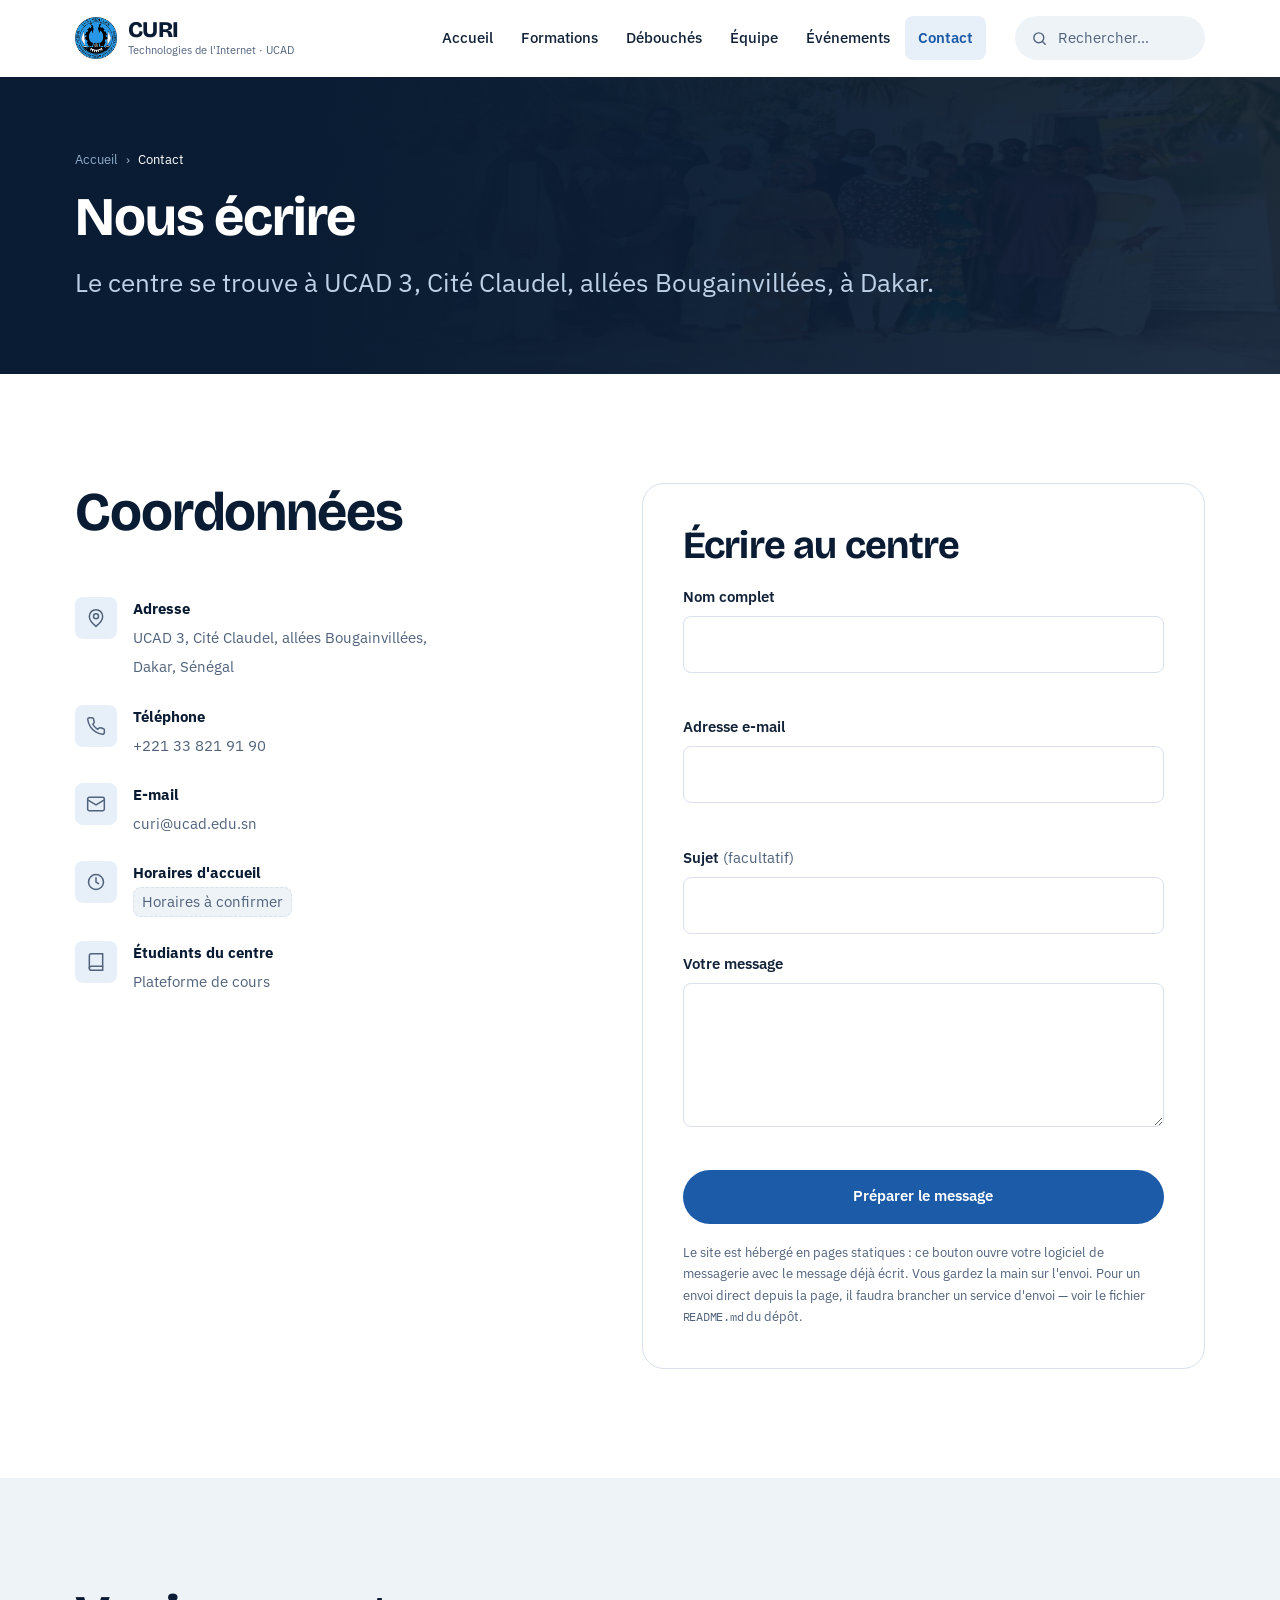
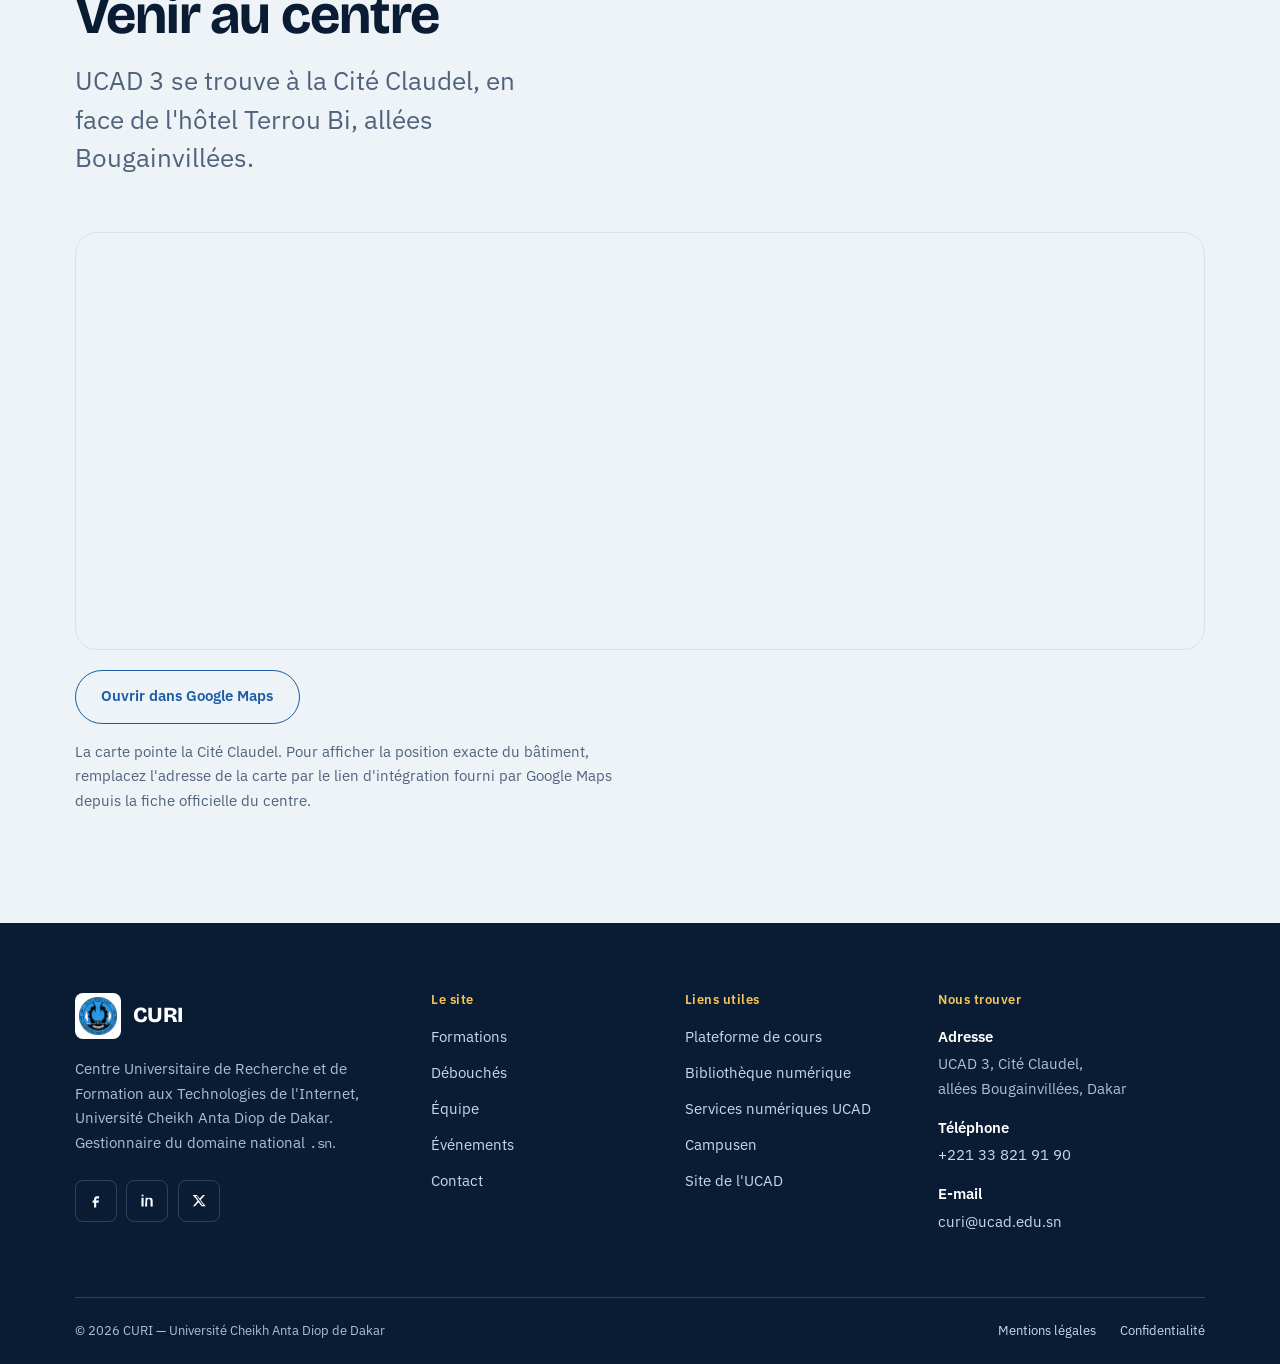
==== contact.html @ 28121341 "Refonte complète du site : nouvelle identité, structure et code Refait les six pages en HTML, CSS et" ====
<!DOCTYPE html>
<html lang="fr">
<head>
<meta charset="utf-8">
<meta name="viewport" content="width=device-width, initial-scale=1">
<title>Contact — CURI | UCAD Dakar</title>
<meta name="description" content="Adresse, téléphone, e-mail et plan d'accès du Centre Universitaire de Recherche et de Formation aux Technologies de l'Internet, à UCAD 3, Dakar.">
<link rel="canonical" href="https://mmouctar34.github.io/CURI/contact.html">
<meta property="og:title" content="Contact — CURI | UCAD Dakar">
<meta property="og:description" content="Adresse, téléphone, e-mail et plan d'accès du Centre Universitaire de Recherche et de Formation aux Technologies de l'Internet, à UCAD 3, Dakar.">
<meta property="og:image" content="images/web/campus-1400.webp">
<meta name="theme-color" content="#0a1c33">
<link rel="icon" href="images/web/logo-curi.png" type="image/png">
<link rel="preconnect" href="https://fonts.googleapis.com">
<link rel="preconnect" href="https://fonts.gstatic.com" crossorigin>
<link rel="stylesheet" href="https://fonts.googleapis.com/css2?family=Bricolage+Grotesque:opsz,wght@12..96,600;12..96,700;12..96,800&family=IBM+Plex+Mono:wght@400;500&family=IBM+Plex+Sans:wght@400;500;600&display=swap">
<link rel="stylesheet" href="css/style.css">
</head>
<body>

<a class="saut-contenu" href="#contenu">Aller au contenu</a>

<header class="entete">
  <div class="enveloppe entete__interieur">
    <a class="marque" href="index.html">
      <img src="images/web/logo-curi.png" alt="" width="42" height="42">
      <span>
        <span class="marque__nom">CURI</span>
        <span class="marque__sous">Technologies de l'Internet · UCAD</span>
      </span>
    </a>
    <nav class="nav-principale" aria-label="Navigation principale">
      <ul>
        <li><a href="index.html">Accueil</a></li>
        <li><a href="formation.html">Formations</a></li>
        <li><a href="debouches.html">Débouchés</a></li>
        <li><a href="equipe.html">Équipe</a></li>
        <li><a href="evenements.html">Événements</a></li>
        <li><a href="contact.html" aria-current="page">Contact</a></li>
      </ul>
    </nav>
    <div class="recherche">
      <div class="recherche__champ">
        <svg width="17" height="17" viewBox="0 0 24 24" fill="none" stroke="currentColor" stroke-width="2" stroke-linecap="round" aria-hidden="true"><circle cx="11" cy="11" r="7"/><path d="m20 20-3.5-3.5"/></svg>
        <label class="lecture-seule" for="recherche-bureau">Rechercher sur le site</label>
        <input type="search" id="recherche-bureau" placeholder="Rechercher…" autocomplete="off" role="combobox" aria-expanded="false" aria-controls="resultats-bureau">
        <button type="button" class="recherche__vider" aria-label="Effacer la recherche">✕</button>
      </div>
      <div class="recherche__panneau" id="resultats-bureau" role="listbox" aria-label="Résultats de recherche"></div>
    </div>
    <button type="button" class="bascule-menu" aria-expanded="false" aria-controls="tiroir-menu" aria-label="Ouvrir le menu">
      <span></span><span></span><span></span>
    </button>
  </div>
</header>

<div class="tiroir" id="tiroir-menu">
  <div class="tiroir__recherche">
    <svg width="17" height="17" viewBox="0 0 24 24" fill="none" stroke="currentColor" stroke-width="2" stroke-linecap="round" aria-hidden="true"><circle cx="11" cy="11" r="7"/><path d="m20 20-3.5-3.5"/></svg>
    <label class="lecture-seule" for="recherche-mobile">Rechercher sur le site</label>
    <input type="search" id="recherche-mobile" placeholder="Rechercher sur le site…" autocomplete="off">
  </div>
  <div class="recherche__panneau tiroir__panneau" style="position:static;opacity:1;transform:none;pointer-events:auto;box-shadow:none;border:0;padding:0"></div>
  <nav aria-label="Navigation mobile">
    <ul>
      <li><a href="index.html">Accueil <svg width="18" height="18" viewBox="0 0 24 24" fill="none" stroke="currentColor" stroke-width="2" aria-hidden="true"><path d="m9 18 6-6-6-6"/></svg></a></li>
      <li><a href="formation.html">Formations <svg width="18" height="18" viewBox="0 0 24 24" fill="none" stroke="currentColor" stroke-width="2" aria-hidden="true"><path d="m9 18 6-6-6-6"/></svg></a></li>
      <li><a href="debouches.html">Débouchés <svg width="18" height="18" viewBox="0 0 24 24" fill="none" stroke="currentColor" stroke-width="2" aria-hidden="true"><path d="m9 18 6-6-6-6"/></svg></a></li>
      <li><a href="equipe.html">Équipe <svg width="18" height="18" viewBox="0 0 24 24" fill="none" stroke="currentColor" stroke-width="2" aria-hidden="true"><path d="m9 18 6-6-6-6"/></svg></a></li>
      <li><a href="evenements.html">Événements <svg width="18" height="18" viewBox="0 0 24 24" fill="none" stroke="currentColor" stroke-width="2" aria-hidden="true"><path d="m9 18 6-6-6-6"/></svg></a></li>
      <li><a href="contact.html" aria-current="page">Contact <svg width="18" height="18" viewBox="0 0 24 24" fill="none" stroke="currentColor" stroke-width="2" aria-hidden="true"><path d="m9 18 6-6-6-6"/></svg></a></li>
    </ul>
  </nav>
  <div class="tiroir__pied">
    <a class="bouton bouton--bleu" href="https://fad.curi.ucad.sn" target="_blank" rel="noopener">Plateforme de cours</a>
  </div>
  <div class="tiroir__contact">
    <a href="tel:+221338219190">+221 33 821 91 90</a>
    <a href="mailto:curi@ucad.edu.sn">curi@ucad.edu.sn</a>
    <span>UCAD 3, Cité Claudel, Dakar</span>
  </div>
</div>

<main id="contenu">

  <section class="bandeau">
    <div class="bandeau__fond">
      <img src="images/web/campus-1400.webp" alt="" width="1400" height="519">
    </div>
    <div class="bandeau__voile"></div>
    <div class="enveloppe bandeau__interieur">
      <nav class="ariane" aria-label="Fil d'Ariane">
        <ol>
          <li><a href="index.html">Accueil</a></li>
          <li aria-hidden="true">›</li>
          <li aria-current="page">Contact</li>
        </ol>
      </nav>
      <h1>Nous écrire</h1>
      <p class="bandeau__texte">Le centre se trouve à UCAD 3, Cité Claudel, allées Bougainvillées, à Dakar.</p>
    </div>
  </section>

  <section class="section">
    <div class="enveloppe">
      <div class="contact-grille">

        <div>
          <div class="entete-section">
            <h2>Coordonnées</h2>
          </div>
          <div class="coordonnees">
            <div class="coordonnee">
              <span class="coordonnee__marque">
                <svg width="20" height="20" viewBox="0 0 24 24" fill="none" stroke="currentColor" stroke-width="1.8" stroke-linecap="round" aria-hidden="true"><path d="M20 10c0 6-8 12-8 12S4 16 4 10a8 8 0 0 1 16 0Z"/><circle cx="12" cy="10" r="3"/></svg>
              </span>
              <div>
                <strong>Adresse</strong>
                <span>UCAD 3, Cité Claudel, allées Bougainvillées,<br>Dakar, Sénégal</span>
              </div>
            </div>
            <div class="coordonnee">
              <span class="coordonnee__marque">
                <svg width="20" height="20" viewBox="0 0 24 24" fill="none" stroke="currentColor" stroke-width="1.8" stroke-linecap="round" aria-hidden="true"><path d="M22 16.9v3a2 2 0 0 1-2.2 2 19.8 19.8 0 0 1-8.6-3.1 19.5 19.5 0 0 1-6-6A19.8 19.8 0 0 1 2.1 4.2 2 2 0 0 1 4.1 2h3a2 2 0 0 1 2 1.7c.1 1 .4 1.9.7 2.8a2 2 0 0 1-.5 2.1L8.1 9.9a16 16 0 0 0 6 6l1.3-1.3a2 2 0 0 1 2.1-.4c.9.3 1.8.6 2.8.7a2 2 0 0 1 1.7 2Z"/></svg>
              </span>
              <div>
                <strong>Téléphone</strong>
                <a href="tel:+221338219190">+221 33 821 91 90</a>
              </div>
            </div>
            <div class="coordonnee">
              <span class="coordonnee__marque">
                <svg width="20" height="20" viewBox="0 0 24 24" fill="none" stroke="currentColor" stroke-width="1.8" stroke-linecap="round" aria-hidden="true"><rect x="2" y="4" width="20" height="16" rx="2"/><path d="m2 7 10 6 10-6"/></svg>
              </span>
              <div>
                <strong>E-mail</strong>
                <a href="mailto:curi@ucad.edu.sn">curi@ucad.edu.sn</a>
              </div>
            </div>
            <div class="coordonnee">
              <span class="coordonnee__marque">
                <svg width="20" height="20" viewBox="0 0 24 24" fill="none" stroke="currentColor" stroke-width="1.8" stroke-linecap="round" aria-hidden="true"><circle cx="12" cy="12" r="9"/><path d="M12 7v5l3 2"/></svg>
              </span>
              <div>
                <strong>Horaires d'accueil</strong>
                <span><span class="a-confirmer">Horaires à confirmer</span></span>
              </div>
            </div>
            <div class="coordonnee">
              <span class="coordonnee__marque">
                <svg width="20" height="20" viewBox="0 0 24 24" fill="none" stroke="currentColor" stroke-width="1.8" stroke-linecap="round" aria-hidden="true"><path d="M4 19.5A2.5 2.5 0 0 1 6.5 17H20"/><path d="M6.5 2H20v20H6.5A2.5 2.5 0 0 1 4 19.5v-15A2.5 2.5 0 0 1 6.5 2Z"/></svg>
              </span>
              <div>
                <strong>Étudiants du centre</strong>
                <a href="https://fad.curi.ucad.sn" target="_blank" rel="noopener">Plateforme de cours</a>
              </div>
            </div>
          </div>
        </div>

        <form class="formulaire" id="formulaire-contact" novalidate>
          <h2 style="font-size:var(--t-xl)">Écrire au centre</h2>

          <div class="champ">
            <label for="nom">Nom complet</label>
            <input type="text" id="nom" name="nom" autocomplete="name" required>
            <p class="champ__erreur" id="nom-erreur" role="alert"></p>
          </div>

          <div class="champ">
            <label for="email">Adresse e-mail</label>
            <input type="email" id="email" name="email" autocomplete="email" required>
            <p class="champ__erreur" id="email-erreur" role="alert"></p>
          </div>

          <div class="champ">
            <label for="sujet">Sujet <span style="font-weight:400;color:var(--texte-doux)">(facultatif)</span></label>
            <input type="text" id="sujet" name="sujet">
          </div>

          <div class="champ">
            <label for="message">Votre message</label>
            <textarea id="message" name="message" required></textarea>
            <p class="champ__erreur" id="message-erreur" role="alert"></p>
          </div>

          <p class="message-etat" id="formulaire-etat" data-ton="info" role="status" hidden></p>

          <button type="submit" class="bouton bouton--bleu" style="width:100%">Préparer le message</button>

          <p class="formulaire__note">
            Le site est hébergé en pages statiques : ce bouton ouvre votre
            logiciel de messagerie avec le message déjà écrit. Vous gardez la
            main sur l'envoi. Pour un envoi direct depuis la page, il faudra
            brancher un service d'envoi — voir le fichier
            <span class="domaine">README.md</span> du dépôt.
          </p>
        </form>

      </div>
    </div>
  </section>

  <section class="section section--brume" id="acces">
    <div class="enveloppe">
      <div class="entete-section">
        <h2>Venir au centre</h2>
        <p>UCAD 3 se trouve à la Cité Claudel, en face de l'hôtel Terrou Bi, allées Bougainvillées.</p>
      </div>
      <div class="carte-lieu">
        <iframe
          title="Carte de localisation du CURI, UCAD 3, Cité Claudel, Dakar"
          src="https://www.google.com/maps?q=Cit%C3%A9%20Claudel%2C%20All%C3%A9es%20Bougainvill%C3%A9es%2C%20Dakar%2C%20S%C3%A9n%C3%A9gal&amp;output=embed"
          loading="lazy"
          referrerpolicy="no-referrer-when-downgrade"></iframe>
      </div>
      <p style="margin-top:1.25rem">
        <a class="bouton bouton--contour" href="https://www.google.com/maps/search/?api=1&amp;query=Cit%C3%A9+Claudel+All%C3%A9es+Bougainvill%C3%A9es+Dakar" target="_blank" rel="noopener">Ouvrir dans Google Maps</a>
      </p>
      <p style="margin-top:1rem;font-size:var(--t-s);color:var(--texte-doux);max-width:62ch">
        La carte pointe la Cité Claudel. Pour afficher la position exacte du
        bâtiment, remplacez l'adresse de la carte par le lien d'intégration
        fourni par Google Maps depuis la fiche officielle du centre.
      </p>
    </div>
  </section>

</main>

<footer class="pied">
  <div class="enveloppe">
    <div class="pied__grille">
      <div>
        <a class="pied__marque" href="index.html">
          <img src="images/web/logo-curi.png" alt="" width="46" height="46">
          <span>CURI</span>
        </a>
        <p class="pied__intro">
          Centre Universitaire de Recherche et de Formation aux Technologies de
          l'Internet, Université Cheikh Anta Diop de Dakar. Gestionnaire du
          domaine national <span class="domaine">.sn</span>.
        </p>
        <div class="pied__reseaux">
          <a href="https://www.facebook.com/profile.php?id=100075163244894" target="_blank" rel="noopener" aria-label="Le CURI sur Facebook">
            <svg width="17" height="17" viewBox="0 0 24 24" fill="currentColor" aria-hidden="true"><path d="M14 9h3V6h-3c-2.2 0-4 1.8-4 4v2H8v3h2v7h3v-7h3l1-3h-4v-2c0-.6.4-1 1-1Z"/></svg>
          </a>
          <a href="https://www.linkedin.com/company/curi-ucad-s%C3%A9n%C3%A9gal/" target="_blank" rel="noopener" aria-label="Le CURI sur LinkedIn">
            <svg width="17" height="17" viewBox="0 0 24 24" fill="currentColor" aria-hidden="true"><path d="M5 3.5A1.5 1.5 0 1 1 5 6.5a1.5 1.5 0 0 1 0-3ZM3.5 8h3v12.5h-3Zm6 0h2.9v1.7h.1c.4-.8 1.4-1.7 3-1.7 3.2 0 3.8 2.1 3.8 4.8v7.7h-3v-6.8c0-1.6 0-3.7-2.2-3.7s-2.6 1.8-2.6 3.6v6.9h-3Z"/></svg>
          </a>
          <a href="https://x.com/CURISENEGAL" target="_blank" rel="noopener" aria-label="Le CURI sur X">
            <svg width="15" height="15" viewBox="0 0 24 24" fill="currentColor" aria-hidden="true"><path d="M17.5 3h3.2l-7 8 8.2 10h-6.4l-5-6.1L4.7 21H1.5l7.5-8.6L1.1 3h6.6l4.5 5.6Zm-1.1 16h1.8L7.7 4.8H5.8Z"/></svg>
          </a>
        </div>
      </div>
      <nav aria-labelledby="pied-site">
        <h2 id="pied-site">Le site</h2>
        <ul>
          <li><a href="formation.html">Formations</a></li>
          <li><a href="debouches.html">Débouchés</a></li>
          <li><a href="equipe.html">Équipe</a></li>
          <li><a href="evenements.html">Événements</a></li>
          <li><a href="contact.html">Contact</a></li>
        </ul>
      </nav>
      <nav aria-labelledby="pied-liens">
        <h2 id="pied-liens">Liens utiles</h2>
        <ul>
          <li><a href="https://fad.curi.ucad.sn" target="_blank" rel="noopener">Plateforme de cours</a></li>
          <li><a href="http://bibnum.ucad.sn/" target="_blank" rel="noopener">Bibliothèque numérique</a></li>
          <li><a href="https://pie.ucad.sn/" target="_blank" rel="noopener">Services numériques UCAD</a></li>
          <li><a href="https://www.campusen.sn" target="_blank" rel="noopener">Campusen</a></li>
          <li><a href="https://www.ucad.sn" target="_blank" rel="noopener">Site de l'UCAD</a></li>
        </ul>
      </nav>
      <div>
        <h2 id="pied-contact">Nous trouver</h2>
        <div class="pied__contact" aria-labelledby="pied-contact">
          <div>
            <strong>Adresse</strong>
            <span>UCAD 3, Cité Claudel,<br>allées Bougainvillées, Dakar</span>
          </div>
          <div>
            <strong>Téléphone</strong>
            <a href="tel:+221338219190">+221 33 821 91 90</a>
          </div>
          <div>
            <strong>E-mail</strong>
            <a href="mailto:curi@ucad.edu.sn">curi@ucad.edu.sn</a>
          </div>
        </div>
      </div>
    </div>
    <div class="pied__bas">
      <span>© <span data-annee>2026</span> CURI — Université Cheikh Anta Diop de Dakar</span>
      <ul>
        <li><a href="contact.html">Mentions légales</a></li>
        <li><a href="contact.html">Confidentialité</a></li>
      </ul>
    </div>
  </div>
</footer>

<script src="js/script.js"></script>
</body>
</html>
---- css/style.css ----
/* ==========================================================================
   CURI — Feuille de styles
   Centre Universitaire de Recherche et de Formation aux Technologies
   de l'Internet — Université Cheikh Anta Diop de Dakar

   Organisation du fichier :
     1.  Jetons de design (couleurs, typographie, espaces)
     2.  Base et réglages généraux
     3.  Blocs réutilisables (boutons, titres, rubans)
     4.  En-tête, navigation, recherche
     5.  Héros d'accueil et bandeau de page interne
     6.  Sections de contenu
     7.  Pied de page
     8.  Formulaire et carte
     9.  Galerie et visionneuse
     10. Mouvement et accessibilité
   ========================================================================== */

/* ==========================================================================
   1. Jetons de design
   ========================================================================== */

:root {
  /* Couleurs — bleu et or du CURI, en version profonde */
  --encre: #0a1c33;
  --encre-clair: #15304f;
  --bleu: #1c5ba8;
  --bleu-vif: #2e7bd6;
  --bleu-pale: #e7eff8;
  --or: #e9a825;
  --or-clair: #f5c558;
  --or-texte: #7a5200;
  --brume: #eef3f8;
  --blanc: #ffffff;
  --texte: #122238;
  --texte-doux: #51637c;
  --trait: #d8e1ec;
  --trait-sombre: rgba(255, 255, 255, 0.16);

  /* Typographie fluide : s'adapte entre 360 px et 1400 px de large */
  --police-titre: "Bricolage Grotesque", "Segoe UI", system-ui, sans-serif;
  --police-texte: "IBM Plex Sans", system-ui, -apple-system, sans-serif;
  --police-mono: "IBM Plex Mono", ui-monospace, "SF Mono", monospace;

  --t-geant: clamp(2.6rem, 1.4rem + 5.4vw, 5.6rem);
  --t-xxl: clamp(2rem, 1.3rem + 3vw, 3.4rem);
  --t-xl: clamp(1.6rem, 1.25rem + 1.6vw, 2.4rem);
  --t-l: clamp(1.25rem, 1.1rem + 0.7vw, 1.6rem);
  --t-m: clamp(1rem, 0.97rem + 0.18vw, 1.12rem);
  --t-s: 0.9375rem;
  --t-xs: 0.8125rem;

  /* Espaces */
  --marge-page: clamp(1.25rem, 0.6rem + 2.6vw, 3rem);
  --largeur-max: 76rem;
  --section-y: clamp(3.5rem, 2rem + 6vw, 7rem);

  /* Formes et profondeur */
  --arrondi-s: 8px;
  --arrondi: 14px;
  --arrondi-l: 22px;
  --ombre-douce: 0 1px 2px rgba(10, 28, 51, 0.05), 0 8px 24px -12px rgba(10, 28, 51, 0.18);
  --ombre-portee: 0 24px 60px -28px rgba(10, 28, 51, 0.45);

  /* Transitions */
  --vitesse: 0.28s;
  --courbe: cubic-bezier(0.22, 0.61, 0.36, 1);

  --hauteur-entete: 76px;
}

/* ==========================================================================
   2. Base
   ========================================================================== */

*,
*::before,
*::after {
  box-sizing: border-box;
}

* {
  margin: 0;
}

html {
  scroll-behavior: smooth;
  -webkit-text-size-adjust: 100%;
}

body {
  font-family: var(--police-texte);
  font-size: var(--t-m);
  line-height: 1.65;
  color: var(--texte);
  background: var(--blanc);
  -webkit-font-smoothing: antialiased;
  text-rendering: optimizeLegibility;
  overflow-x: hidden;
}

body.menu-ouvert {
  overflow: hidden;
}

h1,
h2,
h3,
h4 {
  font-family: var(--police-titre);
  font-weight: 700;
  line-height: 1.1;
  letter-spacing: -0.02em;
  color: var(--encre);
  text-wrap: balance;
}

p {
  text-wrap: pretty;
}

a {
  color: var(--bleu);
  text-decoration-thickness: 1px;
  text-underline-offset: 3px;
}

a:hover {
  color: var(--encre);
}

img {
  display: block;
  max-width: 100%;
  height: auto;
}

ul,
ol {
  list-style: none;
  padding: 0;
}

button {
  font: inherit;
  color: inherit;
  cursor: pointer;
}

input,
textarea,
select {
  font: inherit;
  color: inherit;
}

:focus-visible {
  outline: 3px solid var(--or);
  outline-offset: 3px;
  border-radius: 3px;
}

/* Lien d'évitement pour la navigation au clavier */
.saut-contenu {
  position: absolute;
  left: 50%;
  top: 0;
  transform: translate(-50%, -140%);
  z-index: 200;
  padding: 0.85rem 1.5rem;
  background: var(--encre);
  color: var(--blanc);
  font-weight: 600;
  border-radius: 0 0 var(--arrondi-s) var(--arrondi-s);
  text-decoration: none;
  transition: transform var(--vitesse) var(--courbe);
}

.saut-contenu:focus {
  transform: translate(-50%, 0);
  color: var(--blanc);
}

/* ==========================================================================
   3. Blocs réutilisables
   ========================================================================== */

.enveloppe {
  width: 100%;
  max-width: var(--largeur-max);
  margin-inline: auto;
  padding-inline: var(--marge-page);
}

.section {
  padding-block: var(--section-y);
}

.section--brume {
  background: var(--brume);
}

.section--encre {
  background: var(--encre);
  color: #c9d8ea;
}

.section--encre h2,
.section--encre h3 {
  color: var(--blanc);
}

.entete-section {
  max-width: 44ch;
  margin-bottom: clamp(2rem, 1rem + 3vw, 3.5rem);
}

.entete-section h2 {
  font-size: var(--t-xxl);
}

.entete-section p {
  margin-top: 1rem;
  color: var(--texte-doux);
  font-size: var(--t-l);
  line-height: 1.5;
}

.section--encre .entete-section p {
  color: #a9c0da;
}

.entete-section--large {
  max-width: 54ch;
}

/* Titre de section avec une action alignée à droite */
.entete-rang {
  display: flex;
  flex-wrap: wrap;
  gap: 1.5rem;
  align-items: end;
  justify-content: space-between;
  margin-bottom: clamp(2rem, 1rem + 3vw, 3.5rem);
}

.entete-rang .entete-section {
  margin-bottom: 0;
}

/* Boutons */
.bouton {
  display: inline-flex;
  align-items: center;
  justify-content: center;
  gap: 0.6rem;
  min-height: 48px;
  padding: 0.85rem 1.6rem;
  border: 1.5px solid transparent;
  border-radius: 999px;
  font-size: var(--t-s);
  font-weight: 600;
  text-decoration: none;
  white-space: nowrap;
  transition: background var(--vitesse) var(--courbe),
    color var(--vitesse) var(--courbe), border-color var(--vitesse) var(--courbe),
    transform var(--vitesse) var(--courbe);
}

.bouton:active {
  transform: translateY(1px);
}

.bouton--or {
  background: var(--or);
  color: var(--encre);
}

.bouton--or:hover {
  background: var(--or-clair);
  color: var(--encre);
}

.bouton--bleu {
  background: var(--bleu);
  color: var(--blanc);
}

.bouton--bleu:hover {
  background: var(--encre);
  color: var(--blanc);
}

.bouton--contour {
  border-color: var(--bleu);
  color: var(--bleu);
  background: transparent;
}

.bouton--contour:hover {
  background: var(--bleu);
  color: var(--blanc);
}

.bouton--clair {
  border-color: rgba(255, 255, 255, 0.45);
  color: var(--blanc);
  background: transparent;
}

.bouton--clair:hover {
  background: var(--blanc);
  color: var(--encre);
  border-color: var(--blanc);
}

.bouton svg {
  flex: none;
}

/* Lien discret avec chevron */
.lien-fleche {
  display: inline-flex;
  align-items: center;
  gap: 0.5rem;
  font-weight: 600;
  font-size: var(--t-s);
  text-decoration: none;
  color: var(--bleu);
}

.lien-fleche svg {
  transition: transform var(--vitesse) var(--courbe);
}

.lien-fleche:hover svg {
  transform: translateX(4px);
}

/* Mention en police à chasse fixe — réservée aux noms de domaine */
.domaine {
  font-family: var(--police-mono);
  font-size: 0.9em;
  letter-spacing: -0.02em;
}

/* ==========================================================================
   4. En-tête, navigation, recherche
   ========================================================================== */

.entete {
  position: sticky;
  top: 0;
  z-index: 100;
  background: rgba(255, 255, 255, 0.86);
  backdrop-filter: saturate(180%) blur(14px);
  -webkit-backdrop-filter: saturate(180%) blur(14px);
  border-bottom: 1px solid transparent;
  transition: border-color var(--vitesse) var(--courbe),
    box-shadow var(--vitesse) var(--courbe), background var(--vitesse) var(--courbe);
}

.entete.est-collee {
  border-bottom-color: var(--trait);
  box-shadow: 0 6px 24px -18px rgba(10, 28, 51, 0.6);
}

.entete__interieur {
  display: flex;
  align-items: center;
  gap: clamp(0.75rem, 2vw, 2rem);
  min-height: var(--hauteur-entete);
}

/* Marque */
.marque {
  display: flex;
  align-items: center;
  gap: 0.7rem;
  text-decoration: none;
  flex: none;
}

.marque img {
  width: 42px;
  height: 42px;
  object-fit: contain;
}

.marque__nom {
  display: block;
  font-family: var(--police-titre);
  font-size: 1.4rem;
  font-weight: 800;
  letter-spacing: -0.03em;
  color: var(--encre);
  line-height: 1;
}

.marque__sous {
  display: block;
  font-size: 0.6875rem;
  color: var(--texte-doux);
  line-height: 1.3;
  margin-top: 2px;
}

/* Navigation principale */
.nav-principale {
  display: none;
  margin-left: auto;
}

.nav-principale ul {
  display: flex;
  align-items: center;
  gap: 0.15rem;
}

.nav-principale a {
  display: block;
  padding: 0.6rem 0.8rem;
  border-radius: var(--arrondi-s);
  font-size: var(--t-s);
  font-weight: 500;
  color: var(--texte);
  text-decoration: none;
  transition: background var(--vitesse) var(--courbe), color var(--vitesse) var(--courbe);
}

.nav-principale a:hover {
  background: var(--bleu-pale);
  color: var(--encre);
}

.nav-principale a[aria-current="page"] {
  font-weight: 600;
  color: var(--bleu);
  background: var(--bleu-pale);
}

/* Recherche fondue dans l'en-tête */
.recherche {
  position: relative;
  flex: none;
  margin-left: 0.25rem;
}

.recherche__champ {
  display: flex;
  align-items: center;
  gap: 0.5rem;
  width: 190px;
  padding: 0.5rem 0.9rem;
  background: var(--brume);
  border: 1.5px solid transparent;
  border-radius: 999px;
  transition: width var(--vitesse) var(--courbe), border-color var(--vitesse) var(--courbe),
    background var(--vitesse) var(--courbe);
}

.recherche__champ:focus-within {
  width: 300px;
  background: var(--blanc);
  border-color: var(--bleu);
}

.recherche__champ svg {
  flex: none;
  color: var(--texte-doux);
}

.recherche input {
  width: 100%;
  min-width: 0;
  border: none;
  background: none;
  outline: none;
  font-size: var(--t-s);
}

.recherche input::placeholder {
  color: var(--texte-doux);
}

/* Masque la croix d'effacement du navigateur : on a la nôtre */
.recherche input::-webkit-search-cancel-button,
.recherche input::-webkit-search-decoration,
.tiroir__recherche input::-webkit-search-cancel-button,
.tiroir__recherche input::-webkit-search-decoration {
  -webkit-appearance: none;
  appearance: none;
}

.recherche__vider {
  display: none;
  flex: none;
  width: 22px;
  height: 22px;
  padding: 0;
  border: none;
  border-radius: 50%;
  background: var(--trait);
  color: var(--texte);
  line-height: 1;
  font-size: 0.75rem;
}

.recherche.a-du-texte .recherche__vider {
  display: grid;
  place-items: center;
}

/* Panneau de résultats */
.recherche__panneau {
  position: absolute;
  top: calc(100% + 0.6rem);
  right: 0;
  width: min(30rem, calc(100vw - 2 * var(--marge-page)));
  max-height: min(26rem, 60vh);
  overflow-y: auto;
  padding: 0.5rem;
  background: var(--blanc);
  border: 1px solid var(--trait);
  border-radius: var(--arrondi);
  box-shadow: var(--ombre-portee);
  opacity: 0;
  transform: translateY(-6px);
  pointer-events: none;
  transition: opacity 0.18s var(--courbe), transform 0.18s var(--courbe);
}

.recherche__panneau.est-visible {
  opacity: 1;
  transform: translateY(0);
  pointer-events: auto;
}

.recherche__resultat {
  display: flex;
  gap: 0.85rem;
  align-items: start;
  padding: 0.7rem 0.75rem;
  border-radius: var(--arrondi-s);
  text-decoration: none;
  color: var(--texte);
}

.recherche__resultat:hover,
.recherche__resultat:focus-visible {
  background: var(--bleu-pale);
  color: var(--texte);
}

.recherche__icone {
  flex: none;
  display: grid;
  place-items: center;
  width: 34px;
  height: 34px;
  border-radius: var(--arrondi-s);
  background: var(--bleu-pale);
  color: var(--bleu);
}

.recherche__titre {
  display: block;
  font-weight: 600;
  font-size: var(--t-s);
  line-height: 1.35;
}

.recherche__extrait {
  display: block;
  margin-top: 2px;
  font-size: var(--t-xs);
  color: var(--texte-doux);
  line-height: 1.45;
}

.recherche__page {
  display: block;
  margin-top: 4px;
  font-size: var(--t-xs);
  color: var(--bleu);
}

.recherche__vide {
  padding: 1.5rem 1rem;
  text-align: center;
  font-size: var(--t-s);
  color: var(--texte-doux);
}

.recherche__vide strong {
  color: var(--texte);
}

mark {
  background: rgba(233, 168, 37, 0.3);
  color: inherit;
  border-radius: 2px;
  padding: 0 1px;
}

/* Bouton du menu mobile */
.bascule-menu {
  display: grid;
  place-items: center;
  width: 46px;
  height: 46px;
  margin-left: auto;
  padding: 0;
  background: none;
  border: 1.5px solid var(--trait);
  border-radius: var(--arrondi-s);
  color: var(--encre);
  flex: none;
}

.bascule-menu span {
  display: block;
  width: 19px;
  height: 1.5px;
  margin: 2.5px 0;
  background: currentColor;
  transition: transform var(--vitesse) var(--courbe), opacity 0.18s var(--courbe);
}

.bascule-menu[aria-expanded="true"] span:nth-child(1) {
  transform: translateY(6px) rotate(45deg);
}

.bascule-menu[aria-expanded="true"] span:nth-child(2) {
  opacity: 0;
}

.bascule-menu[aria-expanded="true"] span:nth-child(3) {
  transform: translateY(-6px) rotate(-45deg);
}

/* Tiroir mobile */
.tiroir {
  position: fixed;
  inset: var(--hauteur-entete) 0 0 0;
  z-index: 90;
  padding: 1.5rem var(--marge-page) 3rem;
  background: var(--blanc);
  overflow-y: auto;
  transform: translateX(100%);
  visibility: hidden;
  transition: transform 0.34s var(--courbe), visibility 0.34s;
}

.tiroir.est-ouvert {
  transform: translateX(0);
  visibility: visible;
}

.tiroir__recherche {
  display: flex;
  align-items: center;
  gap: 0.6rem;
  padding: 0.8rem 1rem;
  margin-bottom: 1.25rem;
  background: var(--brume);
  border-radius: 999px;
}

.tiroir__recherche svg {
  flex: none;
  color: var(--texte-doux);
}

.tiroir__recherche input {
  width: 100%;
  border: none;
  background: none;
  outline: none;
}

.tiroir nav ul {
  display: flex;
  flex-direction: column;
}

.tiroir nav a {
  display: flex;
  align-items: center;
  justify-content: space-between;
  padding: 1rem 0.25rem;
  border-bottom: 1px solid var(--trait);
  font-family: var(--police-titre);
  font-size: 1.3rem;
  font-weight: 600;
  letter-spacing: -0.02em;
  color: var(--encre);
  text-decoration: none;
}

.tiroir nav a[aria-current="page"] {
  color: var(--bleu);
}

.tiroir nav a svg {
  color: var(--texte-doux);
}

.tiroir__pied {
  margin-top: 2rem;
  display: grid;
  gap: 0.75rem;
}

.tiroir__contact {
  margin-top: 2rem;
  display: grid;
  gap: 0.5rem;
  font-size: var(--t-s);
  color: var(--texte-doux);
}

.tiroir__contact a {
  color: var(--texte);
  text-decoration: none;
}

@media (min-width: 62.5rem) {
  .bascule-menu,
  .tiroir {
    display: none;
  }

  .nav-principale {
    display: block;
  }
}

@media (max-width: 62.4375rem) {
  .recherche {
    display: none;
  }
}

/* ==========================================================================
   5. Héros et bandeaux de page
   ========================================================================== */

.heros {
  position: relative;
  background: var(--encre);
  color: #c9d8ea;
  overflow: hidden;
}

.heros__fond {
  position: absolute;
  inset: 0;
  z-index: 0;
}

.heros__fond img {
  width: 100%;
  height: 100%;
  object-fit: cover;
  object-position: center 30%;
}

.heros__voile {
  position: absolute;
  inset: 0;
  z-index: 1;
  background: linear-gradient(
      104deg,
      var(--encre) 0%,
      var(--encre) 38%,
      rgba(10, 28, 51, 0.88) 58%,
      rgba(10, 28, 51, 0.55) 100%
    );
}

.heros__interieur {
  position: relative;
  z-index: 2;
  padding-block: clamp(3.5rem, 2rem + 7vw, 7rem) clamp(5rem, 3rem + 8vw, 9rem);
}

.heros__contenu {
  max-width: 40ch;
}

.heros__domaine {
  display: inline-flex;
  align-items: center;
  gap: 0.55rem;
  margin-bottom: 1.5rem;
  padding: 0.4rem 0.9rem 0.4rem 0.6rem;
  background: rgba(255, 255, 255, 0.07);
  border: 1px solid rgba(233, 168, 37, 0.4);
  border-radius: 999px;
  font-family: var(--police-mono);
  font-size: var(--t-xs);
  color: var(--or-clair);
}

.heros__point {
  width: 7px;
  height: 7px;
  border-radius: 50%;
  background: var(--or);
  flex: none;
  margin-left: 0.25rem;
}

.heros h1 {
  font-size: var(--t-geant);
  font-weight: 800;
  letter-spacing: -0.035em;
  color: var(--blanc);
}

.heros h1 .point-or {
  color: var(--or);
}

.heros__texte {
  margin-top: 1.5rem;
  max-width: 48ch;
  font-size: var(--t-l);
  line-height: 1.55;
  color: #bcd0e6;
}

.heros__actions {
  margin-top: 2.25rem;
  display: flex;
  flex-wrap: wrap;
  gap: 0.75rem;
}

/* Rail de chiffres à cheval sur le bas du héros */
.rail {
  position: relative;
  z-index: 3;
  margin-top: clamp(-4rem, -3vw - 2rem, -2.5rem);
}

.rail__grille {
  display: grid;
  grid-template-columns: repeat(2, minmax(0, 1fr));
  background: var(--blanc);
  border: 1px solid var(--trait);
  border-radius: var(--arrondi-l);
  box-shadow: var(--ombre-portee);
  overflow: hidden;
}

.rail__bloc {
  padding: clamp(1.25rem, 0.8rem + 1.4vw, 2rem);
  border-bottom: 1px solid var(--trait);
}

.rail__bloc:nth-child(odd) {
  border-right: 1px solid var(--trait);
}

.rail__bloc:nth-last-child(-n + 2) {
  border-bottom: none;
}

.rail__nombre {
  display: block;
  font-family: var(--police-titre);
  font-size: clamp(1.9rem, 1.2rem + 2.2vw, 2.9rem);
  font-weight: 800;
  letter-spacing: -0.04em;
  line-height: 1;
  color: var(--encre);
}

.rail__nombre .unite {
  color: var(--or-texte);
}

.rail__legende {
  display: block;
  margin-top: 0.5rem;
  font-size: var(--t-s);
  color: var(--texte-doux);
  line-height: 1.4;
}

@media (min-width: 48rem) {
  .rail__grille {
    grid-template-columns: repeat(4, minmax(0, 1fr));
  }

  .rail__bloc {
    border-bottom: none;
  }

  .rail__bloc:nth-child(odd) {
    border-right: 1px solid var(--trait);
  }

  .rail__bloc:not(:last-child) {
    border-right: 1px solid var(--trait);
  }

  .rail__bloc:last-child {
    border-right: none;
  }
}

/* Bandeau des pages internes */
.bandeau {
  position: relative;
  background: var(--encre);
  color: #bcd0e6;
  overflow: hidden;
}

.bandeau__fond {
  position: absolute;
  inset: 0;
  z-index: 0;
}

.bandeau__fond img {
  width: 100%;
  height: 100%;
  object-fit: cover;
  opacity: 0.3;
}

.bandeau__voile {
  position: absolute;
  inset: 0;
  z-index: 1;
  background: linear-gradient(95deg, var(--encre) 25%, rgba(10, 28, 51, 0.7) 100%);
}

.bandeau__interieur {
  position: relative;
  z-index: 2;
  padding-block: clamp(2.5rem, 1.5rem + 4vw, 4.5rem);
}

.bandeau h1 {
  font-size: var(--t-xxl);
  color: var(--blanc);
}

.bandeau__texte {
  margin-top: 1rem;
  max-width: 54ch;
  font-size: var(--t-l);
  line-height: 1.5;
  color: #bcd0e6;
}

/* Fil d'Ariane */
.ariane {
  margin-bottom: 1.1rem;
  font-size: var(--t-xs);
  color: #8fabc9;
}

.ariane ol {
  display: flex;
  flex-wrap: wrap;
  align-items: center;
  gap: 0.5rem;
}

.ariane a {
  color: #8fabc9;
  text-decoration: none;
}

.ariane a:hover {
  color: var(--blanc);
}

.ariane li[aria-current="page"] {
  color: var(--blanc);
}

/* ==========================================================================
   6. Sections de contenu
   ========================================================================== */

/* --- Les deux missions --- */
.missions {
  display: grid;
  gap: clamp(1rem, 0.5rem + 2vw, 2rem);
}

.mission {
  position: relative;
  padding: clamp(1.75rem, 1.2rem + 2vw, 2.75rem);
  background: var(--blanc);
  border: 1px solid var(--trait);
  border-radius: var(--arrondi-l);
}

.mission--accent {
  background: var(--encre);
  border-color: var(--encre);
  color: #bcd0e6;
}

.mission--accent h3 {
  color: var(--blanc);
}

.mission__marque {
  display: inline-grid;
  place-items: center;
  width: 46px;
  height: 46px;
  margin-bottom: 1.25rem;
  border-radius: var(--arrondi-s);
  background: var(--bleu-pale);
  color: var(--bleu);
}

.mission--accent .mission__marque {
  background: rgba(233, 168, 37, 0.16);
  color: var(--or-clair);
}

.mission h3 {
  font-size: var(--t-xl);
}

.mission p {
  margin-top: 0.9rem;
  color: var(--texte-doux);
}

.mission--accent p {
  color: #a9c0da;
}

.mission__note {
  margin-top: 1.5rem;
  padding-top: 1.25rem;
  border-top: 1px solid var(--trait);
  font-size: var(--t-s);
}

.mission--accent .mission__note {
  border-top-color: var(--trait-sombre);
}

@media (min-width: 52rem) {
  .missions {
    grid-template-columns: repeat(2, minmax(0, 1fr));
  }
}

/* --- Rangées de formations --- */
.formations {
  border-top: 1px solid var(--trait);
}

.formation {
  position: relative;
  display: grid;
  gap: 0.75rem;
  padding-block: clamp(1.75rem, 1.2rem + 2vw, 2.5rem);
  border-bottom: 1px solid var(--trait);
  text-decoration: none;
  color: inherit;
  transition: background var(--vitesse) var(--courbe),
    padding-inline var(--vitesse) var(--courbe);
}

.formation:hover,
.formation:focus-visible {
  background: var(--brume);
  padding-inline: clamp(0.75rem, 1.5vw, 1.5rem);
  color: inherit;
}

.formation__tete {
  display: flex;
  align-items: baseline;
  gap: 1rem;
  justify-content: space-between;
}

.formation h3 {
  font-size: var(--t-xl);
  transition: color var(--vitesse) var(--courbe);
}

.formation:hover h3 {
  color: var(--bleu);
}

.formation__fleche {
  flex: none;
  display: grid;
  place-items: center;
  width: 42px;
  height: 42px;
  border-radius: 50%;
  border: 1.5px solid var(--trait);
  color: var(--bleu);
  transition: background var(--vitesse) var(--courbe),
    border-color var(--vitesse) var(--courbe), color var(--vitesse) var(--courbe),
    transform var(--vitesse) var(--courbe);
}

.formation:hover .formation__fleche {
  background: var(--bleu);
  border-color: var(--bleu);
  color: var(--blanc);
  transform: translateX(4px);
}

.formation p {
  max-width: 62ch;
  color: var(--texte-doux);
}

.formation__meta {
  display: flex;
  flex-wrap: wrap;
  gap: 0.5rem 1.5rem;
  font-size: var(--t-xs);
  color: var(--texte-doux);
}

.formation__meta span {
  display: inline-flex;
  align-items: center;
  gap: 0.4rem;
}

@media (min-width: 60rem) {
  .formation {
    grid-template-columns: 1fr 22rem;
    align-items: center;
    column-gap: clamp(2rem, 4vw, 4rem);
  }

  .formation__corps {
    display: grid;
    gap: 0.75rem;
  }

  .formation__vignette {
    position: relative;
    height: 11rem;
    border-radius: var(--arrondi);
    overflow: hidden;
    opacity: 0;
    transform: scale(0.96);
    transition: opacity 0.34s var(--courbe), transform 0.34s var(--courbe);
  }

  .formation:hover .formation__vignette,
  .formation:focus-visible .formation__vignette {
    opacity: 1;
    transform: scale(1);
  }

  .formation__vignette img {
    width: 100%;
    height: 100%;
    object-fit: cover;
  }
}

@media (max-width: 59.9375rem) {
  .formation__vignette {
    display: none;
  }
}

/* --- Trio de types de formation --- */
.trio {
  display: grid;
  gap: clamp(1rem, 0.5rem + 1.5vw, 1.75rem);
}

.trio__bloc {
  padding: clamp(1.5rem, 1rem + 1.5vw, 2.25rem);
  background: var(--blanc);
  border: 1px solid var(--trait);
  border-radius: var(--arrondi);
}

.trio__bloc h3 {
  font-size: var(--t-l);
}

.trio__bloc p {
  margin-top: 0.75rem;
  font-size: var(--t-s);
  color: var(--texte-doux);
}

.trio__duree {
  display: inline-block;
  margin-bottom: 0.9rem;
  padding: 0.25rem 0.7rem;
  background: var(--bleu-pale);
  border-radius: 999px;
  font-size: var(--t-xs);
  font-weight: 600;
  color: var(--bleu);
}

@media (min-width: 48rem) {
  .trio {
    grid-template-columns: repeat(3, minmax(0, 1fr));
  }
}

/* --- Séquence numérotée (l'année au CURI) --- */
.sequence {
  display: grid;
  gap: clamp(2rem, 1rem + 3vw, 3.5rem);
}

.sequence__liste {
  display: grid;
  gap: 1.5rem;
  counter-reset: etape;
}

.sequence__etape {
  display: grid;
  grid-template-columns: auto 1fr;
  gap: 1.1rem;
  align-items: start;
}

.sequence__numero {
  flex: none;
  display: grid;
  place-items: center;
  width: 38px;
  height: 38px;
  border-radius: 50%;
  background: var(--bleu-pale);
  color: var(--bleu);
  font-family: var(--police-mono);
  font-size: var(--t-s);
  font-weight: 600;
}

.sequence__etape:last-child .sequence__numero {
  background: var(--or);
  color: var(--encre);
}

.sequence__etape h3 {
  font-size: var(--t-m);
  font-family: var(--police-texte);
  font-weight: 600;
  letter-spacing: 0;
}

.sequence__etape p {
  margin-top: 0.25rem;
  font-size: var(--t-s);
  color: var(--texte-doux);
}

.sequence__image {
  border-radius: var(--arrondi-l);
  overflow: hidden;
  aspect-ratio: 4 / 5;
}

.sequence__image img {
  width: 100%;
  height: 100%;
  object-fit: cover;
}

@media (min-width: 60rem) {
  .sequence {
    grid-template-columns: 1fr 24rem;
    align-items: start;
  }
}

/* --- Partenaires --- */
.partenaires {
  display: flex;
  flex-wrap: wrap;
  gap: 0.75rem;
}

.partenaire {
  padding: 0.6rem 1.1rem;
  border: 1px solid var(--trait-sombre);
  border-radius: 999px;
  font-size: var(--t-s);
  font-weight: 500;
  color: #c9d8ea;
}

/* --- Grille d'actualités asymétrique --- */
.actus {
  display: grid;
  gap: clamp(1.25rem, 0.75rem + 1.5vw, 2rem);
}

.actu {
  display: grid;
  text-decoration: none;
  color: inherit;
  border-radius: var(--arrondi);
  overflow: hidden;
  border: 1px solid var(--trait);
  background: var(--blanc);
  transition: border-color var(--vitesse) var(--courbe),
    box-shadow var(--vitesse) var(--courbe);
}

.actu:hover,
.actu:focus-visible {
  border-color: var(--bleu);
  box-shadow: var(--ombre-douce);
  color: inherit;
}

.actu__image {
  overflow: hidden;
  aspect-ratio: 16 / 10;
}

.actu__image img {
  width: 100%;
  height: 100%;
  object-fit: cover;
  transition: transform 0.5s var(--courbe);
}

.actu:hover .actu__image img {
  transform: scale(1.05);
}

.actu__corps {
  padding: clamp(1.1rem, 0.8rem + 1vw, 1.75rem);
  display: grid;
  gap: 0.6rem;
  align-content: start;
}

.actu__date {
  font-family: var(--police-mono);
  font-size: var(--t-xs);
  color: var(--or-texte);
}

.actu h3 {
  font-size: var(--t-l);
}

.actu p {
  font-size: var(--t-s);
  color: var(--texte-doux);
}

.actu--vedette .actu__image {
  aspect-ratio: 16 / 9;
}

.actu--vedette h3 {
  font-size: var(--t-xl);
}

@media (min-width: 56rem) {
  .actus {
    grid-template-columns: repeat(2, minmax(0, 1fr));
  }

  .actu--vedette {
    grid-column: 1 / -1;
    grid-template-columns: 1.15fr 1fr;
  }

  .actu--vedette .actu__image {
    aspect-ratio: auto;
    height: 100%;
  }

  .actu--vedette .actu__corps {
    align-content: center;
  }
}

/* --- Grille simple de cartes (débouchés, équipe) --- */
.grille-cartes {
  display: grid;
  gap: clamp(1rem, 0.5rem + 1.5vw, 1.75rem);
  grid-template-columns: repeat(auto-fit, minmax(min(17rem, 100%), 1fr));
}

.carte {
  padding: clamp(1.4rem, 1rem + 1.2vw, 2rem);
  background: var(--blanc);
  border: 1px solid var(--trait);
  border-radius: var(--arrondi);
}

.carte h3 {
  font-size: var(--t-l);
}

.carte p {
  margin-top: 0.7rem;
  font-size: var(--t-s);
  color: var(--texte-doux);
}

.carte__marque {
  display: inline-grid;
  place-items: center;
  width: 42px;
  height: 42px;
  margin-bottom: 1rem;
  border-radius: var(--arrondi-s);
  background: var(--bleu-pale);
  color: var(--bleu);
}

.section--encre .carte {
  background: rgba(255, 255, 255, 0.05);
  border-color: var(--trait-sombre);
}

.section--encre .carte p {
  color: #a9c0da;
}

.section--encre .carte__marque {
  background: rgba(233, 168, 37, 0.16);
  color: var(--or-clair);
}

/* --- Liste de personnes --- */
.personnes {
  display: grid;
  gap: clamp(1rem, 0.5rem + 1.5vw, 1.75rem);
  grid-template-columns: repeat(auto-fit, minmax(min(15rem, 100%), 1fr));
}

.personne {
  display: grid;
  gap: 0.9rem;
}

.personne__photo {
  aspect-ratio: 1;
  border-radius: var(--arrondi);
  overflow: hidden;
  background: var(--brume);
}

.personne__photo img {
  width: 100%;
  height: 100%;
  object-fit: cover;
}

.personne__vide {
  display: grid;
  place-items: center;
  height: 100%;
  color: var(--texte-doux);
  font-size: var(--t-xs);
  text-align: center;
  padding: 1rem;
}

.personne h3 {
  font-size: var(--t-m);
  font-family: var(--police-texte);
  font-weight: 600;
  letter-spacing: 0;
}

.personne p {
  font-size: var(--t-s);
  color: var(--texte-doux);
}

/* --- Accordéon (questions fréquentes) --- */
.accordeon {
  border-top: 1px solid var(--trait);
}

.accordeon__element {
  border-bottom: 1px solid var(--trait);
}

.accordeon__bouton {
  display: flex;
  align-items: center;
  justify-content: space-between;
  gap: 1.5rem;
  width: 100%;
  padding: 1.25rem 0;
  background: none;
  border: none;
  text-align: left;
  font-size: var(--t-l);
  font-family: var(--police-titre);
  font-weight: 600;
  letter-spacing: -0.02em;
  color: var(--encre);
}

.accordeon__signe {
  flex: none;
  display: grid;
  place-items: center;
  width: 32px;
  height: 32px;
  border: 1.5px solid var(--trait);
  border-radius: 50%;
  color: var(--bleu);
  transition: transform var(--vitesse) var(--courbe),
    background var(--vitesse) var(--courbe), color var(--vitesse) var(--courbe);
}

.accordeon__bouton[aria-expanded="true"] .accordeon__signe {
  transform: rotate(45deg);
  background: var(--bleu);
  border-color: var(--bleu);
  color: var(--blanc);
}

.accordeon__panneau {
  display: grid;
  grid-template-rows: 0fr;
  transition: grid-template-rows 0.3s var(--courbe);
}

.accordeon__panneau.est-ouvert {
  grid-template-rows: 1fr;
}

.accordeon__contenu {
  overflow: hidden;
}

.accordeon__contenu > * {
  max-width: 68ch;
  color: var(--texte-doux);
  font-size: var(--t-s);
}

.accordeon__contenu > *:first-child {
  padding-top: 0.25rem;
}

.accordeon__contenu > *:last-child {
  padding-bottom: 1.5rem;
}

/* --- Appel à l'action --- */
.appel {
  display: grid;
  gap: 1.75rem;
  align-items: center;
  padding: clamp(2rem, 1.2rem + 3vw, 3.5rem);
  background: var(--encre);
  border-radius: var(--arrondi-l);
  color: #bcd0e6;
}

.appel h2 {
  font-size: var(--t-xl);
  color: var(--blanc);
}

.appel p {
  margin-top: 0.75rem;
  max-width: 52ch;
}

.appel__actions {
  display: flex;
  flex-wrap: wrap;
  gap: 0.75rem;
}

@media (min-width: 52rem) {
  .appel {
    grid-template-columns: 1fr auto;
    gap: 2.5rem;
  }
}

/* --- Texte long --- */
.prose {
  max-width: 68ch;
}

.prose > * + * {
  margin-top: 1.1rem;
}

.prose h2 {
  margin-top: 2.5rem;
  font-size: var(--t-xl);
}

.prose h3 {
  margin-top: 2rem;
  font-size: var(--t-l);
}

.prose ul {
  display: grid;
  gap: 0.6rem;
}

.prose ul li {
  position: relative;
  padding-left: 1.4rem;
}

.prose ul li::before {
  content: "";
  position: absolute;
  left: 0;
  top: 0.65em;
  width: 6px;
  height: 6px;
  border-radius: 50%;
  background: var(--or);
}

/* Mention « à confirmer » */
.a-confirmer {
  display: inline-block;
  padding: 0.1rem 0.5rem;
  border: 1px dashed var(--trait);
  border-radius: var(--arrondi-s);
  font-size: var(--t-xs);
  color: var(--texte-doux);
  background: var(--brume);
}

/* ==========================================================================
   7. Pied de page
   ========================================================================== */

.pied {
  background: var(--encre);
  color: #a9c0da;
  padding-block: clamp(3rem, 2rem + 3vw, 4.5rem) 0;
}

.pied__grille {
  display: grid;
  gap: clamp(2rem, 1rem + 3vw, 3rem);
}

.pied__marque {
  display: flex;
  align-items: center;
  gap: 0.75rem;
  margin-bottom: 1.1rem;
  text-decoration: none;
}

.pied__marque img {
  width: 46px;
  height: 46px;
  object-fit: contain;
  background: var(--blanc);
  border-radius: var(--arrondi-s);
  padding: 4px;
}

.pied__marque span {
  font-family: var(--police-titre);
  font-size: 1.35rem;
  font-weight: 800;
  letter-spacing: -0.03em;
  color: var(--blanc);
}

.pied__intro {
  max-width: 38ch;
  font-size: var(--t-s);
  line-height: 1.65;
}

.pied h2 {
  margin-bottom: 1.1rem;
  font-family: var(--police-texte);
  font-size: var(--t-xs);
  font-weight: 600;
  letter-spacing: 0.04em;
  color: var(--or-clair);
}

.pied ul {
  display: grid;
  gap: 0.7rem;
  font-size: var(--t-s);
}

.pied a {
  color: #c9d8ea;
  text-decoration: none;
}

.pied a:hover {
  color: var(--blanc);
  text-decoration: underline;
}

.pied__contact {
  display: grid;
  gap: 0.9rem;
  font-size: var(--t-s);
}

.pied__contact div {
  display: grid;
  gap: 0.15rem;
}

.pied__contact strong {
  color: var(--blanc);
  font-weight: 600;
}

.pied__reseaux {
  display: flex;
  gap: 0.6rem;
  margin-top: 1.5rem;
}

.pied__reseaux a {
  display: grid;
  place-items: center;
  width: 42px;
  height: 42px;
  border: 1px solid var(--trait-sombre);
  border-radius: var(--arrondi-s);
  color: var(--blanc);
  transition: background var(--vitesse) var(--courbe),
    border-color var(--vitesse) var(--courbe);
}

.pied__reseaux a:hover {
  background: var(--bleu);
  border-color: var(--bleu);
}

.pied__bas {
  margin-top: clamp(2.5rem, 1.5rem + 3vw, 4rem);
  padding-block: 1.4rem;
  border-top: 1px solid var(--trait-sombre);
  display: flex;
  flex-wrap: wrap;
  gap: 0.75rem 1.75rem;
  align-items: center;
  justify-content: space-between;
  font-size: var(--t-xs);
}

.pied__bas ul {
  display: flex;
  gap: 1.5rem;
  font-size: var(--t-xs);
}

@media (min-width: 46rem) {
  .pied__grille {
    grid-template-columns: repeat(2, minmax(0, 1fr));
  }
}

@media (min-width: 64rem) {
  .pied__grille {
    grid-template-columns: 1.5fr 1fr 1fr 1.3fr;
  }
}

/* ==========================================================================
   8. Formulaire et carte
   ========================================================================== */

.contact-grille {
  display: grid;
  gap: clamp(2rem, 1rem + 3vw, 3.5rem);
  align-items: start;
}

@media (min-width: 58rem) {
  .contact-grille {
    grid-template-columns: 1fr 1.1fr;
  }
}

.coordonnees {
  display: grid;
  gap: 1.5rem;
}

.coordonnee {
  display: grid;
  grid-template-columns: auto 1fr;
  gap: 1rem;
  align-items: start;
}

.coordonnee__marque {
  display: grid;
  place-items: center;
  width: 42px;
  height: 42px;
  border-radius: var(--arrondi-s);
  background: var(--bleu-pale);
  color: var(--bleu);
}

.coordonnee strong {
  display: block;
  font-size: var(--t-s);
  color: var(--encre);
}

.coordonnee span,
.coordonnee a {
  font-size: var(--t-s);
  color: var(--texte-doux);
  text-decoration: none;
}

.coordonnee a:hover {
  color: var(--bleu);
  text-decoration: underline;
}

.formulaire {
  padding: clamp(1.5rem, 1rem + 2vw, 2.5rem);
  background: var(--blanc);
  border: 1px solid var(--trait);
  border-radius: var(--arrondi-l);
  display: grid;
  gap: 1.15rem;
}

.champ {
  display: grid;
  gap: 0.4rem;
}

.champ label {
  font-size: var(--t-s);
  font-weight: 600;
}

.champ input,
.champ textarea,
.champ select {
  width: 100%;
  padding: 0.8rem 0.95rem;
  background: var(--blanc);
  border: 1.5px solid var(--trait);
  border-radius: var(--arrondi-s);
  outline: none;
  transition: border-color var(--vitesse) var(--courbe),
    box-shadow var(--vitesse) var(--courbe);
}

.champ textarea {
  resize: vertical;
  min-height: 9rem;
}

.champ input:focus,
.champ textarea:focus,
.champ select:focus {
  border-color: var(--bleu);
  box-shadow: 0 0 0 3px rgba(28, 91, 168, 0.14);
}

.champ input[aria-invalid="true"],
.champ textarea[aria-invalid="true"] {
  border-color: #b3261e;
}

.champ__erreur {
  min-height: 1.1rem;
  font-size: var(--t-xs);
  color: #b3261e;
}

.champ__aide {
  font-size: var(--t-xs);
  color: var(--texte-doux);
}

.formulaire__note {
  font-size: var(--t-xs);
  color: var(--texte-doux);
}

.message-etat {
  padding: 0.9rem 1.1rem;
  border-radius: var(--arrondi-s);
  font-size: var(--t-s);
}

.message-etat[data-ton="info"] {
  background: var(--bleu-pale);
  color: var(--encre);
}

.message-etat[data-ton="erreur"] {
  background: #fdecea;
  color: #8c1d18;
}

.carte-lieu {
  border: 1px solid var(--trait);
  border-radius: var(--arrondi-l);
  overflow: hidden;
}

.carte-lieu iframe {
  display: block;
  width: 100%;
  height: clamp(18rem, 40vw, 26rem);
  border: 0;
}

/* ==========================================================================
   9. Galerie et visionneuse
   ========================================================================== */

.filtres {
  display: flex;
  flex-wrap: wrap;
  gap: 0.5rem;
  margin-bottom: 2rem;
}

.filtre {
  padding: 0.55rem 1.1rem;
  background: var(--blanc);
  border: 1.5px solid var(--trait);
  border-radius: 999px;
  font-size: var(--t-s);
  font-weight: 500;
  color: var(--texte-doux);
  transition: background var(--vitesse) var(--courbe),
    border-color var(--vitesse) var(--courbe), color var(--vitesse) var(--courbe);
}

.filtre:hover {
  border-color: var(--bleu);
  color: var(--bleu);
}

.filtre[aria-pressed="true"] {
  background: var(--encre);
  border-color: var(--encre);
  color: var(--blanc);
}

.galerie {
  display: grid;
  gap: 0.75rem;
  grid-template-columns: repeat(auto-fill, minmax(min(14rem, 100%), 1fr));
}

.galerie__element {
  position: relative;
  padding: 0;
  border: none;
  border-radius: var(--arrondi-s);
  overflow: hidden;
  aspect-ratio: 4 / 3;
  background: var(--brume);
}

.galerie__element img {
  width: 100%;
  height: 100%;
  object-fit: cover;
  transition: transform 0.5s var(--courbe);
}

.galerie__element:hover img {
  transform: scale(1.06);
}

.galerie__element[hidden] {
  display: none;
}

.visionneuse {
  position: fixed;
  inset: 0;
  z-index: 200;
  display: grid;
  place-items: center;
  padding: clamp(1rem, 4vw, 3rem);
  background: rgba(10, 28, 51, 0.94);
  opacity: 0;
  visibility: hidden;
  transition: opacity var(--vitesse) var(--courbe), visibility var(--vitesse);
}

.visionneuse.est-ouverte {
  opacity: 1;
  visibility: visible;
}

.visionneuse img {
  max-width: 100%;
  max-height: 78vh;
  border-radius: var(--arrondi);
}

.visionneuse__legende {
  margin-top: 1rem;
  text-align: center;
  color: #c9d8ea;
  font-size: var(--t-s);
}

.visionneuse__fermer,
.visionneuse__precedent,
.visionneuse__suivant {
  position: absolute;
  display: grid;
  place-items: center;
  width: 48px;
  height: 48px;
  background: rgba(255, 255, 255, 0.1);
  border: 1px solid rgba(255, 255, 255, 0.25);
  border-radius: 50%;
  color: var(--blanc);
}

.visionneuse__fermer {
  top: clamp(1rem, 3vw, 2rem);
  right: clamp(1rem, 3vw, 2rem);
}

.visionneuse__precedent {
  left: clamp(0.5rem, 2vw, 2rem);
  top: 50%;
  transform: translateY(-50%);
}

.visionneuse__suivant {
  right: clamp(0.5rem, 2vw, 2rem);
  top: 50%;
  transform: translateY(-50%);
}

.visionneuse__fermer:hover,
.visionneuse__precedent:hover,
.visionneuse__suivant:hover {
  background: rgba(255, 255, 255, 0.22);
}

/* ==========================================================================
   10. Mouvement et accessibilité
   ========================================================================== */

/* Une seule entrée orchestrée : le héros au chargement */
.anime-entree > * {
  opacity: 0;
  transform: translateY(14px);
  animation: monter 0.7s var(--courbe) forwards;
}

.anime-entree > *:nth-child(1) { animation-delay: 0.05s; }
.anime-entree > *:nth-child(2) { animation-delay: 0.14s; }
.anime-entree > *:nth-child(3) { animation-delay: 0.23s; }
.anime-entree > *:nth-child(4) { animation-delay: 0.32s; }

@keyframes monter {
  to {
    opacity: 1;
    transform: translateY(0);
  }
}

/* Masqué visuellement mais lu par les lecteurs d'écran */
.lecture-seule {
  position: absolute;
  width: 1px;
  height: 1px;
  padding: 0;
  margin: -1px;
  overflow: hidden;
  clip: rect(0, 0, 0, 0);
  white-space: nowrap;
  border: 0;
}

/* Ancres : laisser la place à l'en-tête collant */
[id] {
  scroll-margin-top: calc(var(--hauteur-entete) + 1.5rem);
}

@media (prefers-reduced-motion: reduce) {
  html {
    scroll-behavior: auto;
  }

  *,
  *::before,
  *::after {
    animation-duration: 0.01ms !important;
    animation-iteration-count: 1 !important;
    transition-duration: 0.01ms !important;
  }

  .anime-entree > * {
    opacity: 1;
    transform: none;
  }

  .formation__vignette {
    opacity: 1;
    transform: none;
  }
}

@media print {
  .entete,
  .tiroir,
  .pied__reseaux,
  .visionneuse,
  .filtres {
    display: none;
  }

  body {
    color: #000;
  }
}
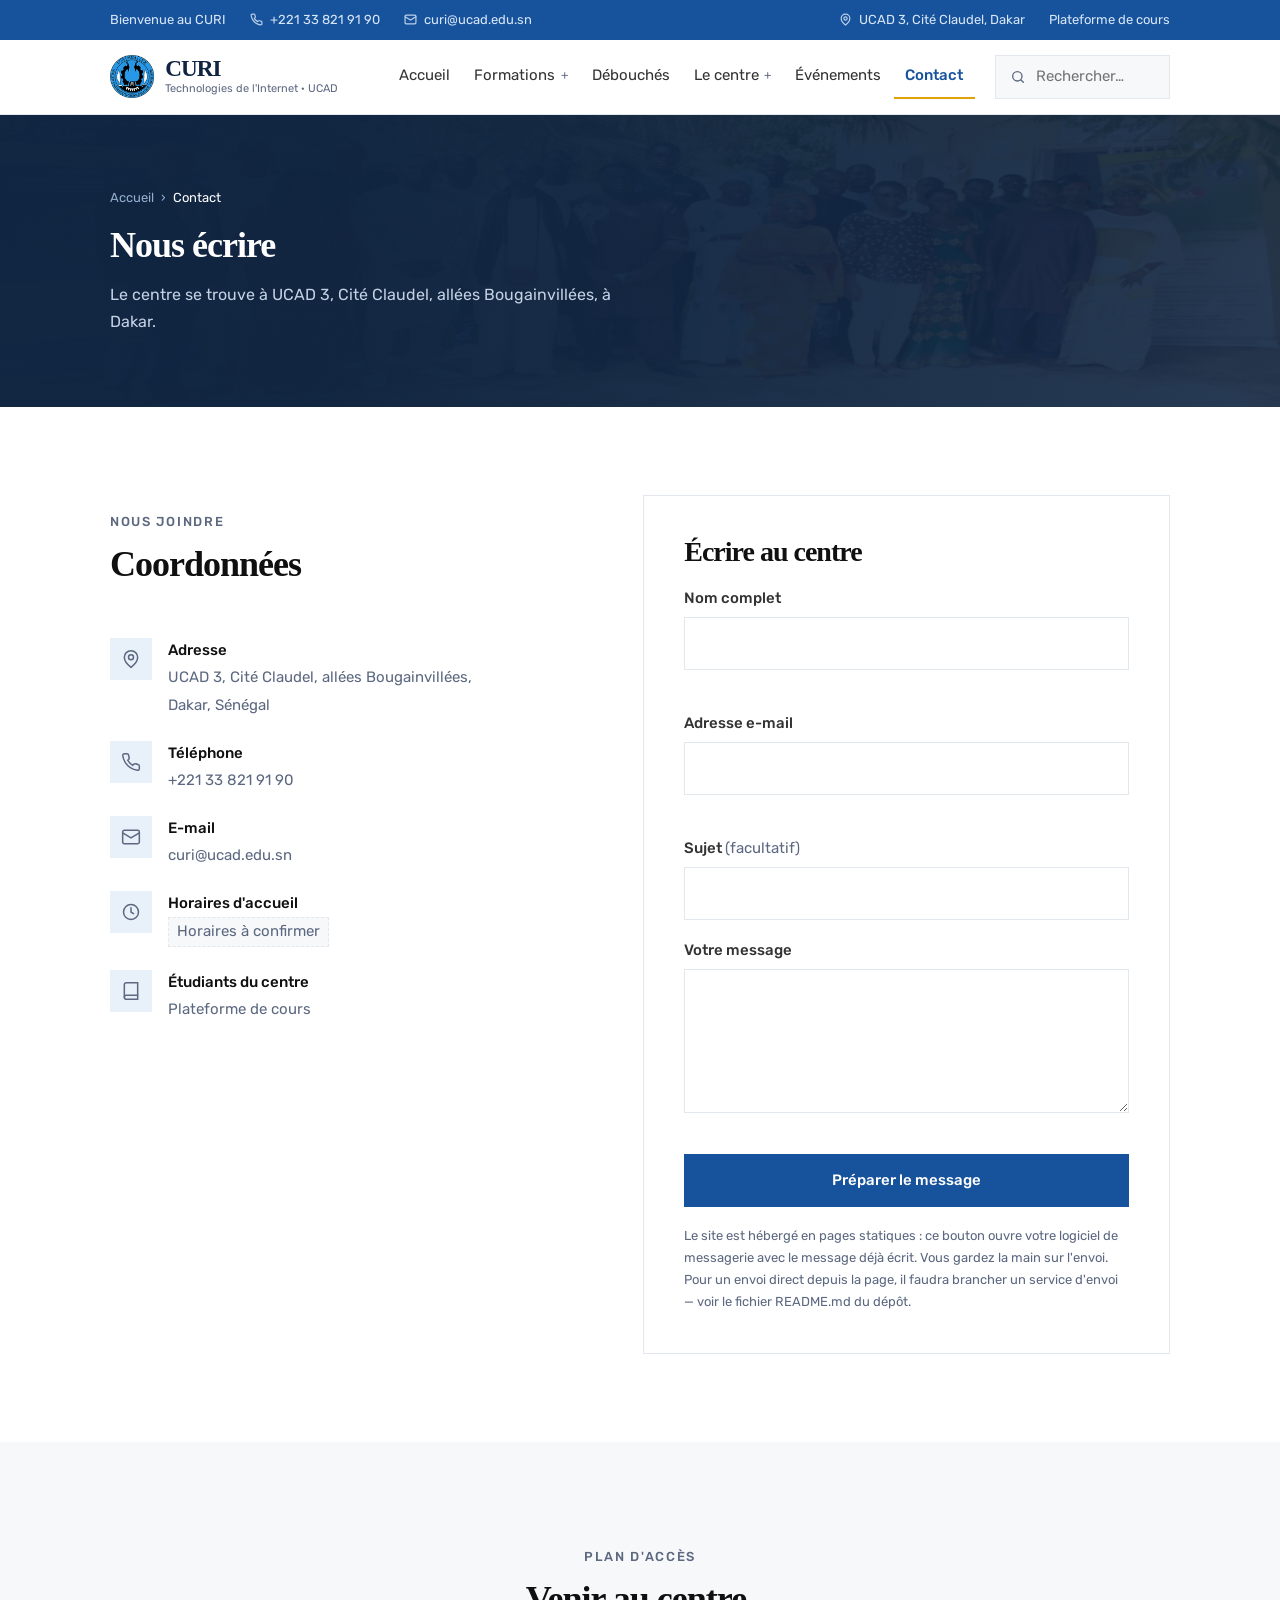
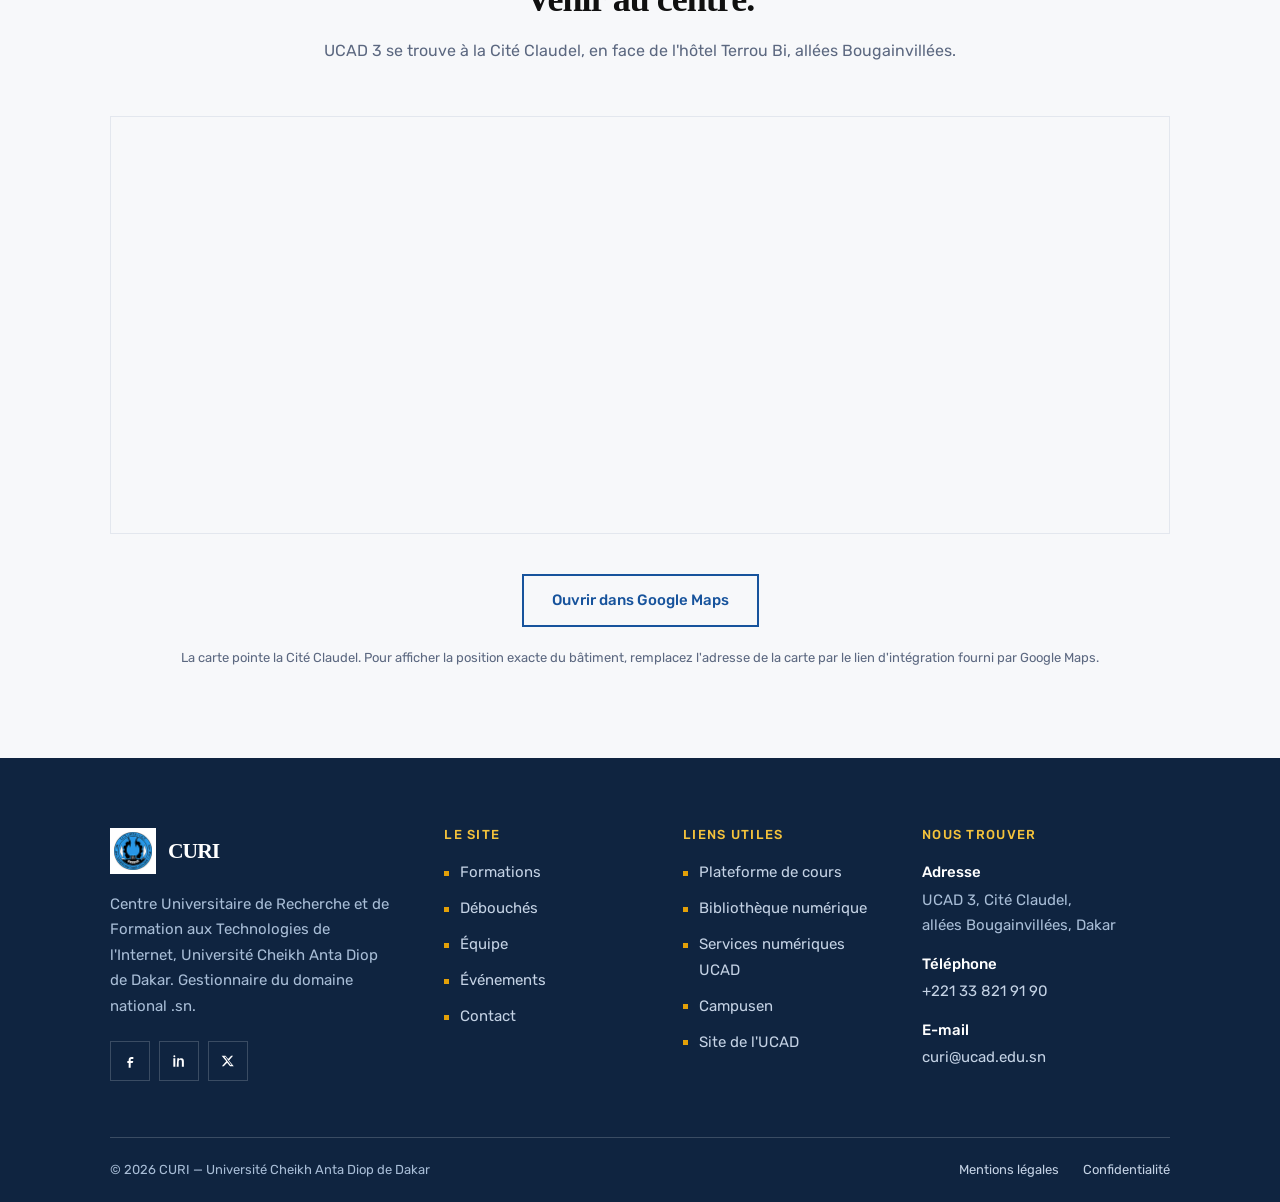
==== commit fbba1a0e: "Reprend la direction visuelle de uam.sn et enrichit les pages La première proposition ne corresponda" ====
--- a/contact.html
+++ b/contact.html
@@ -3,81 +3,132 @@
 <head>
 <meta charset="utf-8">
 <meta name="viewport" content="width=device-width, initial-scale=1">
+<script>document.documentElement.classList.add('js');</script>
 <title>Contact — CURI | UCAD Dakar</title>
 <meta name="description" content="Adresse, téléphone, e-mail et plan d'accès du Centre Universitaire de Recherche et de Formation aux Technologies de l'Internet, à UCAD 3, Dakar.">
 <link rel="canonical" href="https://mmouctar34.github.io/CURI/contact.html">
 <meta property="og:title" content="Contact — CURI | UCAD Dakar">
 <meta property="og:description" content="Adresse, téléphone, e-mail et plan d'accès du Centre Universitaire de Recherche et de Formation aux Technologies de l'Internet, à UCAD 3, Dakar.">
 <meta property="og:image" content="images/web/campus-1400.webp">
-<meta name="theme-color" content="#0a1c33">
+<meta name="theme-color" content="#0f2440">
 <link rel="icon" href="images/web/logo-curi.png" type="image/png">
 <link rel="preconnect" href="https://fonts.googleapis.com">
 <link rel="preconnect" href="https://fonts.gstatic.com" crossorigin>
-<link rel="stylesheet" href="https://fonts.googleapis.com/css2?family=Bricolage+Grotesque:opsz,wght@12..96,600;12..96,700;12..96,800&family=IBM+Plex+Mono:wght@400;500&family=IBM+Plex+Sans:wght@400;500;600&display=swap">
+<link rel="stylesheet" href="https://fonts.googleapis.com/css2?family=Rubik:wght@300;400;500;600&display=swap">
 <link rel="stylesheet" href="css/style.css">
 </head>
 <body>
 
 <a class="saut-contenu" href="#contenu">Aller au contenu</a>
 
+<!-- ======================= BARRE DU HAUT ======================= -->
+<div class="barre-haut">
+  <div class="enveloppe barre-haut__interieur">
+    <div class="barre-haut__gauche">
+      <span>Bienvenue au CURI</span>
+      <a href="tel:+221338219190">
+        <svg width="13" height="13" viewBox="0 0 24 24" fill="none" stroke="currentColor" stroke-width="2.2" stroke-linecap="round" aria-hidden="true"><path d="M22 16.9v3a2 2 0 0 1-2.2 2 19.8 19.8 0 0 1-8.6-3.1 19.5 19.5 0 0 1-6-6A19.8 19.8 0 0 1 2.1 4.2 2 2 0 0 1 4.1 2h3a2 2 0 0 1 2 1.7c.1 1 .4 1.9.7 2.8a2 2 0 0 1-.5 2.1L8.1 9.9a16 16 0 0 0 6 6l1.3-1.3a2 2 0 0 1 2.1-.4c.9.3 1.8.6 2.8.7a2 2 0 0 1 1.7 2Z"/></svg>
+        +221 33 821 91 90
+      </a>
+      <a href="mailto:curi@ucad.edu.sn">
+        <svg width="13" height="13" viewBox="0 0 24 24" fill="none" stroke="currentColor" stroke-width="2.2" stroke-linecap="round" aria-hidden="true"><rect x="2" y="4" width="20" height="16" rx="2"/><path d="m2 7 10 6 10-6"/></svg>
+        curi@ucad.edu.sn
+      </a>
+    </div>
+    <div class="barre-haut__droite">
+      <span>
+        <svg width="13" height="13" viewBox="0 0 24 24" fill="none" stroke="currentColor" stroke-width="2.2" stroke-linecap="round" aria-hidden="true"><path d="M20 10c0 6-8 12-8 12S4 16 4 10a8 8 0 0 1 16 0Z"/><circle cx="12" cy="10" r="3"/></svg>
+        UCAD 3, Cité Claudel, Dakar
+      </span>
+      <a href="https://fad.curi.ucad.sn" target="_blank" rel="noopener">Plateforme de cours</a>
+    </div>
+  </div>
+</div>
+
+<!-- ======================= EN-TÊTE ======================= -->
 <header class="entete">
   <div class="enveloppe entete__interieur">
+
     <a class="marque" href="index.html">
-      <img src="images/web/logo-curi.png" alt="" width="42" height="42">
+      <img src="images/web/logo-curi.png" alt="" width="44" height="44">
       <span>
         <span class="marque__nom">CURI</span>
         <span class="marque__sous">Technologies de l'Internet · UCAD</span>
       </span>
     </a>
+
     <nav class="nav-principale" aria-label="Navigation principale">
       <ul>
         <li><a href="index.html">Accueil</a></li>
-        <li><a href="formation.html">Formations</a></li>
+        <li class="a-sous-menu">
+          <a href="formation.html">Formations</a>
+          <ul class="sous-menu">
+            <li><a href="formation.html#types">Initiale, continue, certifiante</a></li>
+            <li><a href="formation.html#developpement">Développement web et mobile</a></li>
+            <li><a href="formation.html#multimedia">Technologie web et multimédia</a></li>
+            <li><a href="formation.html#ecommerce">E-commerce et marketing digital</a></li>
+            <li><a href="formation.html#candidater">Candidater</a></li>
+          </ul>
+        </li>
         <li><a href="debouches.html">Débouchés</a></li>
-        <li><a href="equipe.html">Équipe</a></li>
+        <li class="a-sous-menu">
+          <a href="equipe.html">Le centre</a>
+          <ul class="sous-menu">
+            <li><a href="equipe.html">Équipe et direction</a></li>
+            <li><a href="equipe.html#poles">Les pôles</a></li>
+            <li><a href="index.html#missions">NIC Sénégal et le .sn</a></li>
+          </ul>
+        </li>
         <li><a href="evenements.html">Événements</a></li>
         <li><a href="contact.html" aria-current="page">Contact</a></li>
       </ul>
     </nav>
+
     <div class="recherche">
       <div class="recherche__champ">
-        <svg width="17" height="17" viewBox="0 0 24 24" fill="none" stroke="currentColor" stroke-width="2" stroke-linecap="round" aria-hidden="true"><circle cx="11" cy="11" r="7"/><path d="m20 20-3.5-3.5"/></svg>
+        <svg width="16" height="16" viewBox="0 0 24 24" fill="none" stroke="currentColor" stroke-width="2" stroke-linecap="round" aria-hidden="true"><circle cx="11" cy="11" r="7"/><path d="m20 20-3.5-3.5"/></svg>
         <label class="lecture-seule" for="recherche-bureau">Rechercher sur le site</label>
         <input type="search" id="recherche-bureau" placeholder="Rechercher…" autocomplete="off" role="combobox" aria-expanded="false" aria-controls="resultats-bureau">
         <button type="button" class="recherche__vider" aria-label="Effacer la recherche">✕</button>
       </div>
       <div class="recherche__panneau" id="resultats-bureau" role="listbox" aria-label="Résultats de recherche"></div>
     </div>
+
     <button type="button" class="bascule-menu" aria-expanded="false" aria-controls="tiroir-menu" aria-label="Ouvrir le menu">
       <span></span><span></span><span></span>
     </button>
+
   </div>
 </header>
 
+<!-- ======================= MENU MOBILE ======================= -->
 <div class="tiroir" id="tiroir-menu">
   <div class="tiroir__recherche">
-    <svg width="17" height="17" viewBox="0 0 24 24" fill="none" stroke="currentColor" stroke-width="2" stroke-linecap="round" aria-hidden="true"><circle cx="11" cy="11" r="7"/><path d="m20 20-3.5-3.5"/></svg>
+    <svg width="16" height="16" viewBox="0 0 24 24" fill="none" stroke="currentColor" stroke-width="2" stroke-linecap="round" aria-hidden="true"><circle cx="11" cy="11" r="7"/><path d="m20 20-3.5-3.5"/></svg>
     <label class="lecture-seule" for="recherche-mobile">Rechercher sur le site</label>
     <input type="search" id="recherche-mobile" placeholder="Rechercher sur le site…" autocomplete="off">
   </div>
-  <div class="recherche__panneau tiroir__panneau" style="position:static;opacity:1;transform:none;pointer-events:auto;box-shadow:none;border:0;padding:0"></div>
+  <div class="recherche__panneau tiroir__panneau" style="position:static;opacity:1;transform:none;pointer-events:auto;box-shadow:none;border:0;padding:0;max-height:none"></div>
+
   <nav aria-label="Navigation mobile">
     <ul>
-      <li><a href="index.html">Accueil <svg width="18" height="18" viewBox="0 0 24 24" fill="none" stroke="currentColor" stroke-width="2" aria-hidden="true"><path d="m9 18 6-6-6-6"/></svg></a></li>
-      <li><a href="formation.html">Formations <svg width="18" height="18" viewBox="0 0 24 24" fill="none" stroke="currentColor" stroke-width="2" aria-hidden="true"><path d="m9 18 6-6-6-6"/></svg></a></li>
-      <li><a href="debouches.html">Débouchés <svg width="18" height="18" viewBox="0 0 24 24" fill="none" stroke="currentColor" stroke-width="2" aria-hidden="true"><path d="m9 18 6-6-6-6"/></svg></a></li>
-      <li><a href="equipe.html">Équipe <svg width="18" height="18" viewBox="0 0 24 24" fill="none" stroke="currentColor" stroke-width="2" aria-hidden="true"><path d="m9 18 6-6-6-6"/></svg></a></li>
-      <li><a href="evenements.html">Événements <svg width="18" height="18" viewBox="0 0 24 24" fill="none" stroke="currentColor" stroke-width="2" aria-hidden="true"><path d="m9 18 6-6-6-6"/></svg></a></li>
-      <li><a href="contact.html" aria-current="page">Contact <svg width="18" height="18" viewBox="0 0 24 24" fill="none" stroke="currentColor" stroke-width="2" aria-hidden="true"><path d="m9 18 6-6-6-6"/></svg></a></li>
+      <li><a href="index.html">Accueil <svg width="17" height="17" viewBox="0 0 24 24" fill="none" stroke="currentColor" stroke-width="2" aria-hidden="true"><path d="m9 18 6-6-6-6"/></svg></a></li>
+      <li><a href="formation.html">Formations <svg width="17" height="17" viewBox="0 0 24 24" fill="none" stroke="currentColor" stroke-width="2" aria-hidden="true"><path d="m9 18 6-6-6-6"/></svg></a></li>
+      <li><a href="debouches.html">Débouchés <svg width="17" height="17" viewBox="0 0 24 24" fill="none" stroke="currentColor" stroke-width="2" aria-hidden="true"><path d="m9 18 6-6-6-6"/></svg></a></li>
+      <li><a href="equipe.html">Le centre <svg width="17" height="17" viewBox="0 0 24 24" fill="none" stroke="currentColor" stroke-width="2" aria-hidden="true"><path d="m9 18 6-6-6-6"/></svg></a></li>
+      <li><a href="evenements.html">Événements <svg width="17" height="17" viewBox="0 0 24 24" fill="none" stroke="currentColor" stroke-width="2" aria-hidden="true"><path d="m9 18 6-6-6-6"/></svg></a></li>
+      <li><a href="contact.html" aria-current="page">Contact <svg width="17" height="17" viewBox="0 0 24 24" fill="none" stroke="currentColor" stroke-width="2" aria-hidden="true"><path d="m9 18 6-6-6-6"/></svg></a></li>
     </ul>
   </nav>
+
   <div class="tiroir__pied">
     <a class="bouton bouton--bleu" href="https://fad.curi.ucad.sn" target="_blank" rel="noopener">Plateforme de cours</a>
   </div>
+
   <div class="tiroir__contact">
     <a href="tel:+221338219190">+221 33 821 91 90</a>
     <a href="mailto:curi@ucad.edu.sn">curi@ucad.edu.sn</a>
-    <span>UCAD 3, Cité Claudel, Dakar</span>
+    <span>UCAD 3, Cité Claudel, allées Bougainvillées, Dakar</span>
   </div>
 </div>
 
@@ -103,15 +154,16 @@
 
   <section class="section">
     <div class="enveloppe">
-      <div class="contact-grille">
+      <div class="contact-grille apparait">
 
         <div>
-          <div class="entete-section">
+          <div class="tete tete--gauche">
+            <p class="tete__sur">Nous joindre</p>
             <h2>Coordonnées</h2>
           </div>
           <div class="coordonnees">
             <div class="coordonnee">
-              <span class="coordonnee__marque">
+              <span class="coordonnee__icone">
                 <svg width="20" height="20" viewBox="0 0 24 24" fill="none" stroke="currentColor" stroke-width="1.8" stroke-linecap="round" aria-hidden="true"><path d="M20 10c0 6-8 12-8 12S4 16 4 10a8 8 0 0 1 16 0Z"/><circle cx="12" cy="10" r="3"/></svg>
               </span>
               <div>
@@ -120,7 +172,7 @@
               </div>
             </div>
             <div class="coordonnee">
-              <span class="coordonnee__marque">
+              <span class="coordonnee__icone">
                 <svg width="20" height="20" viewBox="0 0 24 24" fill="none" stroke="currentColor" stroke-width="1.8" stroke-linecap="round" aria-hidden="true"><path d="M22 16.9v3a2 2 0 0 1-2.2 2 19.8 19.8 0 0 1-8.6-3.1 19.5 19.5 0 0 1-6-6A19.8 19.8 0 0 1 2.1 4.2 2 2 0 0 1 4.1 2h3a2 2 0 0 1 2 1.7c.1 1 .4 1.9.7 2.8a2 2 0 0 1-.5 2.1L8.1 9.9a16 16 0 0 0 6 6l1.3-1.3a2 2 0 0 1 2.1-.4c.9.3 1.8.6 2.8.7a2 2 0 0 1 1.7 2Z"/></svg>
               </span>
               <div>
@@ -129,7 +181,7 @@
               </div>
             </div>
             <div class="coordonnee">
-              <span class="coordonnee__marque">
+              <span class="coordonnee__icone">
                 <svg width="20" height="20" viewBox="0 0 24 24" fill="none" stroke="currentColor" stroke-width="1.8" stroke-linecap="round" aria-hidden="true"><rect x="2" y="4" width="20" height="16" rx="2"/><path d="m2 7 10 6 10-6"/></svg>
               </span>
               <div>
@@ -138,7 +190,7 @@
               </div>
             </div>
             <div class="coordonnee">
-              <span class="coordonnee__marque">
+              <span class="coordonnee__icone">
                 <svg width="20" height="20" viewBox="0 0 24 24" fill="none" stroke="currentColor" stroke-width="1.8" stroke-linecap="round" aria-hidden="true"><circle cx="12" cy="12" r="9"/><path d="M12 7v5l3 2"/></svg>
               </span>
               <div>
@@ -147,7 +199,7 @@
               </div>
             </div>
             <div class="coordonnee">
-              <span class="coordonnee__marque">
+              <span class="coordonnee__icone">
                 <svg width="20" height="20" viewBox="0 0 24 24" fill="none" stroke="currentColor" stroke-width="1.8" stroke-linecap="round" aria-hidden="true"><path d="M4 19.5A2.5 2.5 0 0 1 6.5 17H20"/><path d="M6.5 2H20v20H6.5A2.5 2.5 0 0 1 4 19.5v-15A2.5 2.5 0 0 1 6.5 2Z"/></svg>
               </span>
               <div>
@@ -159,7 +211,7 @@
         </div>
 
         <form class="formulaire" id="formulaire-contact" novalidate>
-          <h2 style="font-size:var(--t-xl)">Écrire au centre</h2>
+          <h2 style="font-size:var(--t-sous)">Écrire au centre</h2>
 
           <div class="champ">
             <label for="nom">Nom complet</label>
@@ -192,8 +244,7 @@
             Le site est hébergé en pages statiques : ce bouton ouvre votre
             logiciel de messagerie avec le message déjà écrit. Vous gardez la
             main sur l'envoi. Pour un envoi direct depuis la page, il faudra
-            brancher un service d'envoi — voir le fichier
-            <span class="domaine">README.md</span> du dépôt.
+            brancher un service d'envoi — voir le fichier README.md du dépôt.
           </p>
         </form>
 
@@ -201,26 +252,26 @@
     </div>
   </section>
 
-  <section class="section section--brume" id="acces">
+  <section class="section section--gris" id="acces">
     <div class="enveloppe">
-      <div class="entete-section">
-        <h2>Venir au centre</h2>
+      <div class="tete apparait">
+        <p class="tete__sur">Plan d'accès</p>
+        <h2>Venir au centre.</h2>
         <p>UCAD 3 se trouve à la Cité Claudel, en face de l'hôtel Terrou Bi, allées Bougainvillées.</p>
       </div>
-      <div class="carte-lieu">
+      <div class="carte-lieu apparait">
         <iframe
           title="Carte de localisation du CURI, UCAD 3, Cité Claudel, Dakar"
           src="https://www.google.com/maps?q=Cit%C3%A9%20Claudel%2C%20All%C3%A9es%20Bougainvill%C3%A9es%2C%20Dakar%2C%20S%C3%A9n%C3%A9gal&amp;output=embed"
           loading="lazy"
           referrerpolicy="no-referrer-when-downgrade"></iframe>
       </div>
-      <p style="margin-top:1.25rem">
+      <div class="actions-centre">
         <a class="bouton bouton--contour" href="https://www.google.com/maps/search/?api=1&amp;query=Cit%C3%A9+Claudel+All%C3%A9es+Bougainvill%C3%A9es+Dakar" target="_blank" rel="noopener">Ouvrir dans Google Maps</a>
-      </p>
-      <p style="margin-top:1rem;font-size:var(--t-s);color:var(--texte-doux);max-width:62ch">
-        La carte pointe la Cité Claudel. Pour afficher la position exacte du
-        bâtiment, remplacez l'adresse de la carte par le lien d'intégration
-        fourni par Google Maps depuis la fiche officielle du centre.
+      </div>
+      <p class="centrer" style="margin-top:1.25rem;font-size:var(--t-mini);color:var(--texte-doux)">
+        La carte pointe la Cité Claudel. Pour afficher la position exacte du bâtiment,
+        remplacez l'adresse de la carte par le lien d'intégration fourni par Google Maps.
       </p>
     </div>
   </section>
@@ -230,6 +281,7 @@
 <footer class="pied">
   <div class="enveloppe">
     <div class="pied__grille">
+
       <div>
         <a class="pied__marque" href="index.html">
           <img src="images/web/logo-curi.png" alt="" width="46" height="46">
@@ -238,20 +290,21 @@
         <p class="pied__intro">
           Centre Universitaire de Recherche et de Formation aux Technologies de
           l'Internet, Université Cheikh Anta Diop de Dakar. Gestionnaire du
-          domaine national <span class="domaine">.sn</span>.
+          domaine national .sn.
         </p>
         <div class="pied__reseaux">
           <a href="https://www.facebook.com/profile.php?id=100075163244894" target="_blank" rel="noopener" aria-label="Le CURI sur Facebook">
-            <svg width="17" height="17" viewBox="0 0 24 24" fill="currentColor" aria-hidden="true"><path d="M14 9h3V6h-3c-2.2 0-4 1.8-4 4v2H8v3h2v7h3v-7h3l1-3h-4v-2c0-.6.4-1 1-1Z"/></svg>
+            <svg width="16" height="16" viewBox="0 0 24 24" fill="currentColor" aria-hidden="true"><path d="M14 9h3V6h-3c-2.2 0-4 1.8-4 4v2H8v3h2v7h3v-7h3l1-3h-4v-2c0-.6.4-1 1-1Z"/></svg>
           </a>
           <a href="https://www.linkedin.com/company/curi-ucad-s%C3%A9n%C3%A9gal/" target="_blank" rel="noopener" aria-label="Le CURI sur LinkedIn">
-            <svg width="17" height="17" viewBox="0 0 24 24" fill="currentColor" aria-hidden="true"><path d="M5 3.5A1.5 1.5 0 1 1 5 6.5a1.5 1.5 0 0 1 0-3ZM3.5 8h3v12.5h-3Zm6 0h2.9v1.7h.1c.4-.8 1.4-1.7 3-1.7 3.2 0 3.8 2.1 3.8 4.8v7.7h-3v-6.8c0-1.6 0-3.7-2.2-3.7s-2.6 1.8-2.6 3.6v6.9h-3Z"/></svg>
+            <svg width="16" height="16" viewBox="0 0 24 24" fill="currentColor" aria-hidden="true"><path d="M5 3.5A1.5 1.5 0 1 1 5 6.5a1.5 1.5 0 0 1 0-3ZM3.5 8h3v12.5h-3Zm6 0h2.9v1.7h.1c.4-.8 1.4-1.7 3-1.7 3.2 0 3.8 2.1 3.8 4.8v7.7h-3v-6.8c0-1.6 0-3.7-2.2-3.7s-2.6 1.8-2.6 3.6v6.9h-3Z"/></svg>
           </a>
           <a href="https://x.com/CURISENEGAL" target="_blank" rel="noopener" aria-label="Le CURI sur X">
-            <svg width="15" height="15" viewBox="0 0 24 24" fill="currentColor" aria-hidden="true"><path d="M17.5 3h3.2l-7 8 8.2 10h-6.4l-5-6.1L4.7 21H1.5l7.5-8.6L1.1 3h6.6l4.5 5.6Zm-1.1 16h1.8L7.7 4.8H5.8Z"/></svg>
+            <svg width="14" height="14" viewBox="0 0 24 24" fill="currentColor" aria-hidden="true"><path d="M17.5 3h3.2l-7 8 8.2 10h-6.4l-5-6.1L4.7 21H1.5l7.5-8.6L1.1 3h6.6l4.5 5.6Zm-1.1 16h1.8L7.7 4.8H5.8Z"/></svg>
           </a>
         </div>
       </div>
+
       <nav aria-labelledby="pied-site">
         <h2 id="pied-site">Le site</h2>
         <ul>
@@ -262,6 +315,7 @@
           <li><a href="contact.html">Contact</a></li>
         </ul>
       </nav>
+
       <nav aria-labelledby="pied-liens">
         <h2 id="pied-liens">Liens utiles</h2>
         <ul>
@@ -272,6 +326,7 @@
           <li><a href="https://www.ucad.sn" target="_blank" rel="noopener">Site de l'UCAD</a></li>
         </ul>
       </nav>
+
       <div>
         <h2 id="pied-contact">Nous trouver</h2>
         <div class="pied__contact" aria-labelledby="pied-contact">
@@ -289,7 +344,9 @@
           </div>
         </div>
       </div>
-    </div>
+
+    </div>
+
     <div class="pied__bas">
       <span>© <span data-annee>2026</span> CURI — Université Cheikh Anta Diop de Dakar</span>
       <ul>
--- a/css/style.css
+++ b/css/style.css
@@ -3,17 +3,26 @@
    Centre Universitaire de Recherche et de Formation aux Technologies
    de l'Internet — Université Cheikh Anta Diop de Dakar
 
-   Organisation du fichier :
-     1.  Jetons de design (couleurs, typographie, espaces)
-     2.  Base et réglages généraux
-     3.  Blocs réutilisables (boutons, titres, rubans)
-     4.  En-tête, navigation, recherche
-     5.  Héros d'accueil et bandeau de page interne
-     6.  Sections de contenu
-     7.  Pied de page
-     8.  Formulaire et carte
-     9.  Galerie et visionneuse
-     10. Mouvement et accessibilité
+   Direction visuelle : esprit institutionnel sénégalais, dans la lignée
+   de uam.sn — texte en Rubik, titres en Georgia serrés (-1px), titres de
+   section centrés, conteneur de 1140 px, aplats de couleur pleine.
+   Les couleurs sont celles du CURI : bleu et or.
+
+   Sommaire
+     1.  Jetons de design
+     2.  Base
+     3.  Blocs réutilisables
+     4.  Barre du haut, en-tête, navigation, recherche
+     5.  Diaporama d'accueil et bandeaux de page
+     6.  Bandeau de chiffres
+     7.  Cartes en aplat
+     8.  Carrousels
+     9.  Sections en deux colonnes
+     10. Actualités, séquence, personnes, accordéon
+     11. Galerie et visionneuse
+     12. Formulaire et carte
+     13. Pied de page
+     14. Mouvement et accessibilité
    ========================================================================== */
 
 /* ==========================================================================
@@ -21,52 +30,47 @@
    ========================================================================== */
 
 :root {
-  /* Couleurs — bleu et or du CURI, en version profonde */
-  --encre: #0a1c33;
-  --encre-clair: #15304f;
-  --bleu: #1c5ba8;
-  --bleu-vif: #2e7bd6;
-  --bleu-pale: #e7eff8;
-  --or: #e9a825;
-  --or-clair: #f5c558;
-  --or-texte: #7a5200;
-  --brume: #eef3f8;
+  /* Bleus du CURI */
+  --marine: #0f2440;
+  --bleu: #17539c;
+  --bleu-fonce: #103a6e;
+  --bleu-clair: #1e6fc4;
+  --bleu-pale: #e8f0fa;
+
+  /* Or du CURI */
+  --or: #e3a008;
+  --or-clair: #f5c33b;
+  --or-texte: #8a6100;
+
+  /* Neutres */
+  --encre: #101010;
+  --texte: #333333;
+  --texte-doux: #5c6880;
+  --gris: #f7f8fa;
+  --trait: #e3e7ee;
+  --trait-clair: rgba(255, 255, 255, 0.18);
   --blanc: #ffffff;
-  --texte: #122238;
-  --texte-doux: #51637c;
-  --trait: #d8e1ec;
-  --trait-sombre: rgba(255, 255, 255, 0.16);
-
-  /* Typographie fluide : s'adapte entre 360 px et 1400 px de large */
-  --police-titre: "Bricolage Grotesque", "Segoe UI", system-ui, sans-serif;
-  --police-texte: "IBM Plex Sans", system-ui, -apple-system, sans-serif;
-  --police-mono: "IBM Plex Mono", ui-monospace, "SF Mono", monospace;
-
-  --t-geant: clamp(2.6rem, 1.4rem + 5.4vw, 5.6rem);
-  --t-xxl: clamp(2rem, 1.3rem + 3vw, 3.4rem);
-  --t-xl: clamp(1.6rem, 1.25rem + 1.6vw, 2.4rem);
-  --t-l: clamp(1.25rem, 1.1rem + 0.7vw, 1.6rem);
-  --t-m: clamp(1rem, 0.97rem + 0.18vw, 1.12rem);
-  --t-s: 0.9375rem;
-  --t-xs: 0.8125rem;
-
-  /* Espaces */
-  --marge-page: clamp(1.25rem, 0.6rem + 2.6vw, 3rem);
-  --largeur-max: 76rem;
-  --section-y: clamp(3.5rem, 2rem + 6vw, 7rem);
-
-  /* Formes et profondeur */
-  --arrondi-s: 8px;
-  --arrondi: 14px;
-  --arrondi-l: 22px;
-  --ombre-douce: 0 1px 2px rgba(10, 28, 51, 0.05), 0 8px 24px -12px rgba(10, 28, 51, 0.18);
-  --ombre-portee: 0 24px 60px -28px rgba(10, 28, 51, 0.45);
-
-  /* Transitions */
-  --vitesse: 0.28s;
+
+  /* Typographie — Rubik pour le texte, Georgia pour les titres */
+  --police-texte: "Rubik", system-ui, -apple-system, sans-serif;
+  --police-titre: Georgia, "Times New Roman", "Liberation Serif", serif;
+
+  --t-heros: clamp(2.1rem, 1.3rem + 3.4vw, 3.5rem);
+  --t-titre: clamp(1.75rem, 1.25rem + 2.1vw, 2.25rem);
+  --t-sous: clamp(1.35rem, 1.1rem + 1vw, 1.75rem);
+  --t-carte: 1.3rem;
+  --t-texte: 1rem;
+  --t-petit: 0.9375rem;
+  --t-mini: 0.8125rem;
+
+  /* Mesures */
+  --conteneur: 1140px;
+  --marge-page: clamp(1.25rem, 0.5rem + 2.6vw, 2.5rem);
+  --section-y: clamp(3.25rem, 2rem + 5vw, 5.5rem);
+  --hauteur-entete: 74px;
+
+  --vitesse: 0.3s;
   --courbe: cubic-bezier(0.22, 0.61, 0.36, 1);
-
-  --hauteur-entete: 76px;
 }
 
 /* ==========================================================================
@@ -90,16 +94,15 @@
 
 body {
   font-family: var(--police-texte);
-  font-size: var(--t-m);
-  line-height: 1.65;
+  font-size: var(--t-texte);
+  line-height: 1.7;
   color: var(--texte);
   background: var(--blanc);
   -webkit-font-smoothing: antialiased;
-  text-rendering: optimizeLegibility;
   overflow-x: hidden;
 }
 
-body.menu-ouvert {
+body.sans-defilement {
   overflow: hidden;
 }
 
@@ -108,25 +111,25 @@
 h3,
 h4 {
   font-family: var(--police-titre);
-  font-weight: 700;
-  line-height: 1.1;
-  letter-spacing: -0.02em;
+  font-weight: 600;
+  letter-spacing: -1px;
+  line-height: 1.15;
   color: var(--encre);
   text-wrap: balance;
 }
 
-p {
-  text-wrap: pretty;
+h3,
+h4 {
+  font-weight: 700;
 }
 
 a {
   color: var(--bleu);
-  text-decoration-thickness: 1px;
   text-underline-offset: 3px;
 }
 
 a:hover {
-  color: var(--encre);
+  color: var(--bleu-fonce);
 }
 
 img {
@@ -156,22 +159,19 @@
 
 :focus-visible {
   outline: 3px solid var(--or);
-  outline-offset: 3px;
-  border-radius: 3px;
-}
-
-/* Lien d'évitement pour la navigation au clavier */
+  outline-offset: 2px;
+}
+
 .saut-contenu {
   position: absolute;
   left: 50%;
   top: 0;
+  z-index: 300;
   transform: translate(-50%, -140%);
-  z-index: 200;
   padding: 0.85rem 1.5rem;
-  background: var(--encre);
-  color: var(--blanc);
-  font-weight: 600;
-  border-radius: 0 0 var(--arrondi-s) var(--arrondi-s);
+  background: var(--marine);
+  color: var(--blanc);
+  font-weight: 500;
   text-decoration: none;
   transition: transform var(--vitesse) var(--courbe);
 }
@@ -187,7 +187,7 @@
 
 .enveloppe {
   width: 100%;
-  max-width: var(--largeur-max);
+  max-width: var(--conteneur);
   margin-inline: auto;
   padding-inline: var(--marge-page);
 }
@@ -196,105 +196,99 @@
   padding-block: var(--section-y);
 }
 
-.section--brume {
-  background: var(--brume);
-}
-
-.section--encre {
-  background: var(--encre);
-  color: #c9d8ea;
-}
-
-.section--encre h2,
-.section--encre h3 {
-  color: var(--blanc);
-}
-
-.entete-section {
-  max-width: 44ch;
-  margin-bottom: clamp(2rem, 1rem + 3vw, 3.5rem);
-}
-
-.entete-section h2 {
-  font-size: var(--t-xxl);
-}
-
-.entete-section p {
+.section--gris {
+  background: var(--gris);
+}
+
+.section--marine {
+  background: var(--marine);
+  color: #c4d2e4;
+}
+
+.section--marine h2,
+.section--marine h3 {
+  color: var(--blanc);
+}
+
+/* Titre de section — centré, comme sur les sites universitaires sénégalais */
+.tete {
+  max-width: 48rem;
+  margin-inline: auto;
+  margin-bottom: clamp(2rem, 1rem + 3vw, 3.25rem);
+  text-align: center;
+}
+
+.tete__sur {
+  margin-bottom: 0.7rem;
+  font-size: var(--t-mini);
+  font-weight: 500;
+  letter-spacing: 0.13em;
+  text-transform: uppercase;
+  color: var(--or-texte);
+}
+
+.section--marine .tete__sur {
+  color: var(--or-clair);
+}
+
+.tete h2 {
+  font-size: var(--t-titre);
+}
+
+.tete p {
   margin-top: 1rem;
   color: var(--texte-doux);
-  font-size: var(--t-l);
-  line-height: 1.5;
-}
-
-.section--encre .entete-section p {
-  color: #a9c0da;
-}
-
-.entete-section--large {
-  max-width: 54ch;
-}
-
-/* Titre de section avec une action alignée à droite */
-.entete-rang {
-  display: flex;
-  flex-wrap: wrap;
-  gap: 1.5rem;
-  align-items: end;
-  justify-content: space-between;
-  margin-bottom: clamp(2rem, 1rem + 3vw, 3.5rem);
-}
-
-.entete-rang .entete-section {
-  margin-bottom: 0;
-}
-
-/* Boutons */
+}
+
+.section--marine .tete p {
+  color: #a8bdd6;
+}
+
+.tete--gauche {
+  margin-inline: 0;
+  text-align: left;
+}
+
+/* Boutons — angles droits, comme la référence */
 .bouton {
   display: inline-flex;
   align-items: center;
   justify-content: center;
   gap: 0.6rem;
-  min-height: 48px;
-  padding: 0.85rem 1.6rem;
-  border: 1.5px solid transparent;
-  border-radius: 999px;
-  font-size: var(--t-s);
-  font-weight: 600;
+  min-height: 46px;
+  padding: 0.75rem 1.75rem;
+  border: 2px solid transparent;
+  font-size: var(--t-petit);
+  font-weight: 500;
   text-decoration: none;
   white-space: nowrap;
   transition: background var(--vitesse) var(--courbe),
-    color var(--vitesse) var(--courbe), border-color var(--vitesse) var(--courbe),
-    transform var(--vitesse) var(--courbe);
-}
-
-.bouton:active {
-  transform: translateY(1px);
+    color var(--vitesse) var(--courbe), border-color var(--vitesse) var(--courbe);
+}
+
+.bouton--bleu {
+  background: var(--bleu);
+  color: var(--blanc);
+}
+
+.bouton--bleu:hover {
+  background: var(--marine);
+  color: var(--blanc);
 }
 
 .bouton--or {
   background: var(--or);
-  color: var(--encre);
+  color: var(--marine);
 }
 
 .bouton--or:hover {
   background: var(--or-clair);
-  color: var(--encre);
-}
-
-.bouton--bleu {
-  background: var(--bleu);
-  color: var(--blanc);
-}
-
-.bouton--bleu:hover {
-  background: var(--encre);
-  color: var(--blanc);
+  color: var(--marine);
 }
 
 .bouton--contour {
   border-color: var(--bleu);
   color: var(--bleu);
-  background: transparent;
 }
 
 .bouton--contour:hover {
@@ -303,30 +297,35 @@
 }
 
 .bouton--clair {
-  border-color: rgba(255, 255, 255, 0.45);
-  color: var(--blanc);
-  background: transparent;
+  border-color: rgba(255, 255, 255, 0.55);
+  color: var(--blanc);
 }
 
 .bouton--clair:hover {
   background: var(--blanc);
-  color: var(--encre);
+  color: var(--marine);
   border-color: var(--blanc);
 }
 
-.bouton svg {
-  flex: none;
-}
-
-/* Lien discret avec chevron */
+.centrer {
+  text-align: center;
+}
+
+.actions-centre {
+  display: flex;
+  flex-wrap: wrap;
+  gap: 0.75rem;
+  justify-content: center;
+  margin-top: 2.5rem;
+}
+
 .lien-fleche {
   display: inline-flex;
   align-items: center;
   gap: 0.5rem;
-  font-weight: 600;
-  font-size: var(--t-s);
+  font-size: var(--t-petit);
+  font-weight: 500;
   text-decoration: none;
-  color: var(--bleu);
 }
 
 .lien-fleche svg {
@@ -337,105 +336,205 @@
   transform: translateX(4px);
 }
 
-/* Mention en police à chasse fixe — réservée aux noms de domaine */
-.domaine {
-  font-family: var(--police-mono);
-  font-size: 0.9em;
-  letter-spacing: -0.02em;
+.a-confirmer {
+  display: inline-block;
+  padding: 0.1rem 0.5rem;
+  border: 1px dashed var(--trait);
+  background: var(--gris);
+  font-size: var(--t-mini);
+  color: var(--texte-doux);
 }
 
 /* ==========================================================================
-   4. En-tête, navigation, recherche
+   4. Barre du haut, en-tête, navigation, recherche
    ========================================================================== */
 
+.barre-haut {
+  background: var(--bleu);
+  color: #d8e6f7;
+  font-size: var(--t-mini);
+}
+
+.barre-haut__interieur {
+  display: flex;
+  flex-wrap: wrap;
+  gap: 0.35rem 1.75rem;
+  align-items: center;
+  justify-content: space-between;
+  padding-block: 0.55rem;
+}
+
+.barre-haut__gauche,
+.barre-haut__droite {
+  display: flex;
+  flex-wrap: wrap;
+  gap: 0.35rem 1.5rem;
+  align-items: center;
+}
+
+.barre-haut a {
+  color: #d8e6f7;
+  text-decoration: none;
+}
+
+.barre-haut a:hover {
+  color: var(--blanc);
+}
+
+.barre-haut span,
+.barre-haut a {
+  display: inline-flex;
+  align-items: center;
+  gap: 0.45rem;
+}
+
+.barre-haut svg {
+  flex: none;
+  opacity: 0.85;
+}
+
+@media (max-width: 47.9375rem) {
+  .barre-haut__droite {
+    display: none;
+  }
+}
+
+/* En-tête */
 .entete {
   position: sticky;
   top: 0;
   z-index: 100;
-  background: rgba(255, 255, 255, 0.86);
-  backdrop-filter: saturate(180%) blur(14px);
-  -webkit-backdrop-filter: saturate(180%) blur(14px);
-  border-bottom: 1px solid transparent;
-  transition: border-color var(--vitesse) var(--courbe),
-    box-shadow var(--vitesse) var(--courbe), background var(--vitesse) var(--courbe);
+  background: var(--blanc);
+  border-bottom: 1px solid var(--trait);
+  transition: box-shadow var(--vitesse) var(--courbe);
 }
 
 .entete.est-collee {
-  border-bottom-color: var(--trait);
-  box-shadow: 0 6px 24px -18px rgba(10, 28, 51, 0.6);
+  box-shadow: 0 6px 26px -20px rgba(15, 36, 64, 0.75);
 }
 
 .entete__interieur {
   display: flex;
   align-items: center;
-  gap: clamp(0.75rem, 2vw, 2rem);
+  gap: clamp(0.6rem, 1.6vw, 1.75rem);
   min-height: var(--hauteur-entete);
 }
 
-/* Marque */
 .marque {
   display: flex;
   align-items: center;
   gap: 0.7rem;
+  flex: none;
   text-decoration: none;
-  flex: none;
 }
 
 .marque img {
-  width: 42px;
-  height: 42px;
+  width: 44px;
+  height: 44px;
   object-fit: contain;
 }
 
 .marque__nom {
   display: block;
   font-family: var(--police-titre);
-  font-size: 1.4rem;
-  font-weight: 800;
-  letter-spacing: -0.03em;
-  color: var(--encre);
+  font-size: 1.45rem;
+  font-weight: 700;
+  letter-spacing: -1px;
   line-height: 1;
+  color: var(--marine);
 }
 
 .marque__sous {
   display: block;
+  margin-top: 2px;
   font-size: 0.6875rem;
+  line-height: 1.3;
   color: var(--texte-doux);
-  line-height: 1.3;
-  margin-top: 2px;
-}
-
-/* Navigation principale */
+}
+
+/* Navigation */
 .nav-principale {
   display: none;
   margin-left: auto;
 }
 
-.nav-principale ul {
+.nav-principale > ul {
   display: flex;
   align-items: center;
-  gap: 0.15rem;
+  gap: 0.1rem;
+}
+
+.nav-principale > ul > li {
+  position: relative;
 }
 
 .nav-principale a {
-  display: block;
-  padding: 0.6rem 0.8rem;
-  border-radius: var(--arrondi-s);
-  font-size: var(--t-s);
-  font-weight: 500;
+  display: flex;
+  align-items: center;
+  gap: 0.35rem;
+  padding: 0.55rem 0.7rem;
+  font-size: var(--t-petit);
+  font-weight: 400;
   color: var(--texte);
   text-decoration: none;
-  transition: background var(--vitesse) var(--courbe), color var(--vitesse) var(--courbe);
+  border-bottom: 2px solid transparent;
+  transition: color var(--vitesse) var(--courbe),
+    border-color var(--vitesse) var(--courbe);
 }
 
 .nav-principale a:hover {
-  background: var(--bleu-pale);
-  color: var(--encre);
+  color: var(--bleu);
 }
 
 .nav-principale a[aria-current="page"] {
-  font-weight: 600;
   color: var(--bleu);
+  border-bottom-color: var(--or);
+  font-weight: 500;
+}
+
+/* Marqueur « + » des entrées à sous-menu */
+.nav-principale .a-sous-menu > a::after {
+  content: "+";
+  font-size: 0.8em;
+  color: var(--texte-doux);
+}
+
+.nav-principale .a-sous-menu:hover > a::after,
+.nav-principale .a-sous-menu:focus-within > a::after {
+  color: var(--bleu);
+}
+
+/* Sous-menu */
+.sous-menu {
+  position: absolute;
+  top: 100%;
+  left: 0;
+  min-width: 15rem;
+  padding: 0.4rem;
+  background: var(--blanc);
+  border: 1px solid var(--trait);
+  box-shadow: 0 20px 44px -26px rgba(15, 36, 64, 0.6);
+  opacity: 0;
+  visibility: hidden;
+  transform: translateY(-6px);
+  transition: opacity 0.18s var(--courbe), transform 0.18s var(--courbe),
+    visibility 0.18s;
+}
+
+.nav-principale .a-sous-menu:hover .sous-menu,
+.nav-principale .a-sous-menu:focus-within .sous-menu {
+  opacity: 1;
+  visibility: visible;
+  transform: translateY(0);
+}
+
+.sous-menu a {
+  padding: 0.6rem 0.75rem;
+  border-bottom: none;
+  font-size: var(--t-petit);
+}
+
+.sous-menu a:hover {
   background: var(--bleu-pale);
 }
 
@@ -443,24 +542,22 @@
 .recherche {
   position: relative;
   flex: none;
-  margin-left: 0.25rem;
 }
 
 .recherche__champ {
   display: flex;
   align-items: center;
   gap: 0.5rem;
-  width: 190px;
-  padding: 0.5rem 0.9rem;
-  background: var(--brume);
-  border: 1.5px solid transparent;
-  border-radius: 999px;
-  transition: width var(--vitesse) var(--courbe), border-color var(--vitesse) var(--courbe),
-    background var(--vitesse) var(--courbe);
+  width: 175px;
+  padding: 0.45rem 0.85rem;
+  background: var(--gris);
+  border: 1.5px solid var(--trait);
+  transition: width var(--vitesse) var(--courbe),
+    border-color var(--vitesse) var(--courbe), background var(--vitesse) var(--courbe);
 }
 
 .recherche__champ:focus-within {
-  width: 300px;
+  width: 290px;
   background: var(--blanc);
   border-color: var(--bleu);
 }
@@ -476,14 +573,9 @@
   border: none;
   background: none;
   outline: none;
-  font-size: var(--t-s);
-}
-
-.recherche input::placeholder {
-  color: var(--texte-doux);
-}
-
-/* Masque la croix d'effacement du navigateur : on a la nôtre */
+  font-size: var(--t-petit);
+}
+
 .recherche input::-webkit-search-cancel-button,
 .recherche input::-webkit-search-decoration,
 .tiroir__recherche input::-webkit-search-cancel-button,
@@ -495,15 +587,15 @@
 .recherche__vider {
   display: none;
   flex: none;
-  width: 22px;
-  height: 22px;
+  width: 21px;
+  height: 21px;
   padding: 0;
   border: none;
   border-radius: 50%;
   background: var(--trait);
   color: var(--texte);
+  font-size: 0.72rem;
   line-height: 1;
-  font-size: 0.75rem;
 }
 
 .recherche.a-du-texte .recherche__vider {
@@ -511,19 +603,17 @@
   place-items: center;
 }
 
-/* Panneau de résultats */
 .recherche__panneau {
   position: absolute;
-  top: calc(100% + 0.6rem);
+  top: calc(100% + 0.55rem);
   right: 0;
-  width: min(30rem, calc(100vw - 2 * var(--marge-page)));
-  max-height: min(26rem, 60vh);
+  width: min(29rem, calc(100vw - 2 * var(--marge-page)));
+  max-height: min(25rem, 60vh);
   overflow-y: auto;
-  padding: 0.5rem;
+  padding: 0.4rem;
   background: var(--blanc);
   border: 1px solid var(--trait);
-  border-radius: var(--arrondi);
-  box-shadow: var(--ombre-portee);
+  box-shadow: 0 24px 56px -28px rgba(15, 36, 64, 0.7);
   opacity: 0;
   transform: translateY(-6px);
   pointer-events: none;
@@ -538,10 +628,9 @@
 
 .recherche__resultat {
   display: flex;
-  gap: 0.85rem;
+  gap: 0.8rem;
   align-items: start;
-  padding: 0.7rem 0.75rem;
-  border-radius: var(--arrondi-s);
+  padding: 0.65rem 0.7rem;
   text-decoration: none;
   color: var(--texte);
 }
@@ -556,50 +645,44 @@
   flex: none;
   display: grid;
   place-items: center;
-  width: 34px;
-  height: 34px;
-  border-radius: var(--arrondi-s);
+  width: 32px;
+  height: 32px;
   background: var(--bleu-pale);
   color: var(--bleu);
 }
 
 .recherche__titre {
   display: block;
-  font-weight: 600;
-  font-size: var(--t-s);
+  font-weight: 500;
+  font-size: var(--t-petit);
   line-height: 1.35;
 }
 
 .recherche__extrait {
   display: block;
   margin-top: 2px;
-  font-size: var(--t-xs);
+  font-size: var(--t-mini);
   color: var(--texte-doux);
   line-height: 1.45;
 }
 
 .recherche__page {
   display: block;
-  margin-top: 4px;
-  font-size: var(--t-xs);
+  margin-top: 3px;
+  font-size: var(--t-mini);
   color: var(--bleu);
 }
 
 .recherche__vide {
   padding: 1.5rem 1rem;
   text-align: center;
-  font-size: var(--t-s);
+  font-size: var(--t-petit);
   color: var(--texte-doux);
 }
 
-.recherche__vide strong {
-  color: var(--texte);
-}
-
 mark {
-  background: rgba(233, 168, 37, 0.3);
+  background: rgba(227, 160, 8, 0.32);
   color: inherit;
-  border-radius: 2px;
   padding: 0 1px;
 }
 
@@ -607,14 +690,13 @@
 .bascule-menu {
   display: grid;
   place-items: center;
-  width: 46px;
-  height: 46px;
+  width: 44px;
+  height: 44px;
   margin-left: auto;
   padding: 0;
   background: none;
   border: 1.5px solid var(--trait);
-  border-radius: var(--arrondi-s);
-  color: var(--encre);
+  color: var(--marine);
   flex: none;
 }
 
@@ -643,8 +725,8 @@
 .tiroir {
   position: fixed;
   inset: var(--hauteur-entete) 0 0 0;
-  z-index: 90;
-  padding: 1.5rem var(--marge-page) 3rem;
+  z-index: 95;
+  padding: 1.25rem var(--marge-page) 3rem;
   background: var(--blanc);
   overflow-y: auto;
   transform: translateX(100%);
@@ -661,10 +743,10 @@
   display: flex;
   align-items: center;
   gap: 0.6rem;
-  padding: 0.8rem 1rem;
+  padding: 0.75rem 1rem;
   margin-bottom: 1.25rem;
-  background: var(--brume);
-  border-radius: 999px;
+  background: var(--gris);
+  border: 1.5px solid var(--trait);
 }
 
 .tiroir__recherche svg {
@@ -679,22 +761,17 @@
   outline: none;
 }
 
-.tiroir nav ul {
-  display: flex;
-  flex-direction: column;
-}
-
 .tiroir nav a {
   display: flex;
   align-items: center;
   justify-content: space-between;
-  padding: 1rem 0.25rem;
+  padding: 0.95rem 0.25rem;
   border-bottom: 1px solid var(--trait);
   font-family: var(--police-titre);
-  font-size: 1.3rem;
+  font-size: 1.25rem;
   font-weight: 600;
-  letter-spacing: -0.02em;
-  color: var(--encre);
+  letter-spacing: -0.5px;
+  color: var(--marine);
   text-decoration: none;
 }
 
@@ -707,16 +784,16 @@
 }
 
 .tiroir__pied {
-  margin-top: 2rem;
-  display: grid;
-  gap: 0.75rem;
+  margin-top: 1.75rem;
+  display: grid;
+  gap: 0.6rem;
 }
 
 .tiroir__contact {
-  margin-top: 2rem;
-  display: grid;
-  gap: 0.5rem;
-  font-size: var(--t-s);
+  margin-top: 1.75rem;
+  display: grid;
+  gap: 0.45rem;
+  font-size: var(--t-petit);
   color: var(--texte-doux);
 }
 
@@ -725,7 +802,7 @@
   text-decoration: none;
 }
 
-@media (min-width: 62.5rem) {
+@media (min-width: 64rem) {
   .bascule-menu,
   .tiroir {
     display: none;
@@ -736,208 +813,184 @@
   }
 }
 
-@media (max-width: 62.4375rem) {
+@media (max-width: 63.9375rem) {
   .recherche {
     display: none;
   }
 }
 
 /* ==========================================================================
-   5. Héros et bandeaux de page
+   5. Diaporama d'accueil et bandeaux de page
    ========================================================================== */
 
-.heros {
+.diapo {
   position: relative;
-  background: var(--encre);
-  color: #c9d8ea;
+  background: var(--marine);
   overflow: hidden;
 }
 
-.heros__fond {
+.diapo__vue {
+  position: relative;
+  min-height: clamp(25rem, 62vh, 36rem);
+}
+
+.diapo__ecran {
   position: absolute;
   inset: 0;
-  z-index: 0;
-}
-
-.heros__fond img {
+  opacity: 0;
+  transition: opacity 0.9s var(--courbe);
+}
+
+.diapo__ecran.est-active {
+  opacity: 1;
+}
+
+.diapo__ecran img {
   width: 100%;
   height: 100%;
   object-fit: cover;
-  object-position: center 30%;
-}
-
-.heros__voile {
+  object-position: center 32%;
+}
+
+.diapo__voile {
   position: absolute;
   inset: 0;
-  z-index: 1;
   background: linear-gradient(
-      104deg,
-      var(--encre) 0%,
-      var(--encre) 38%,
-      rgba(10, 28, 51, 0.88) 58%,
-      rgba(10, 28, 51, 0.55) 100%
-    );
-}
-
-.heros__interieur {
-  position: relative;
-  z-index: 2;
-  padding-block: clamp(3.5rem, 2rem + 7vw, 7rem) clamp(5rem, 3rem + 8vw, 9rem);
-}
-
-.heros__contenu {
-  max-width: 40ch;
-}
-
-.heros__domaine {
-  display: inline-flex;
-  align-items: center;
-  gap: 0.55rem;
-  margin-bottom: 1.5rem;
-  padding: 0.4rem 0.9rem 0.4rem 0.6rem;
-  background: rgba(255, 255, 255, 0.07);
-  border: 1px solid rgba(233, 168, 37, 0.4);
-  border-radius: 999px;
-  font-family: var(--police-mono);
-  font-size: var(--t-xs);
-  color: var(--or-clair);
-}
-
-.heros__point {
-  width: 7px;
-  height: 7px;
-  border-radius: 50%;
+    95deg,
+    rgba(15, 36, 64, 0.95) 0%,
+    rgba(15, 36, 64, 0.84) 42%,
+    rgba(15, 36, 64, 0.42) 100%
+  );
+}
+
+.diapo__contenu {
+  position: absolute;
+  inset: 0;
+  z-index: 3;
+  display: grid;
+  align-content: center;
+  pointer-events: none;
+}
+
+.diapo__contenu .enveloppe > * {
+  pointer-events: auto;
+}
+
+.diapo__etiquette {
+  display: inline-block;
+  margin-bottom: 1.1rem;
+  padding: 0.4rem 1rem;
   background: var(--or);
-  flex: none;
-  margin-left: 0.25rem;
-}
-
-.heros h1 {
-  font-size: var(--t-geant);
-  font-weight: 800;
-  letter-spacing: -0.035em;
-  color: var(--blanc);
-}
-
-.heros h1 .point-or {
-  color: var(--or);
-}
-
-.heros__texte {
-  margin-top: 1.5rem;
-  max-width: 48ch;
-  font-size: var(--t-l);
-  line-height: 1.55;
-  color: #bcd0e6;
-}
-
-.heros__actions {
-  margin-top: 2.25rem;
+  color: var(--marine);
+  font-size: var(--t-mini);
+  font-weight: 500;
+  letter-spacing: 0.08em;
+  text-transform: uppercase;
+}
+
+.diapo h1,
+.diapo__titre {
+  max-width: 19ch;
+  font-size: var(--t-heros);
+  font-weight: 600;
+  letter-spacing: -1.5px;
+  color: var(--blanc);
+}
+
+.diapo__texte {
+  margin-top: 1.25rem;
+  max-width: 46ch;
+  font-size: 1.0625rem;
+  color: #cadaed;
+}
+
+.diapo__actions {
+  margin-top: 2rem;
   display: flex;
   flex-wrap: wrap;
   gap: 0.75rem;
 }
 
-/* Rail de chiffres à cheval sur le bas du héros */
-.rail {
-  position: relative;
-  z-index: 3;
-  margin-top: clamp(-4rem, -3vw - 2rem, -2.5rem);
-}
-
-.rail__grille {
-  display: grid;
-  grid-template-columns: repeat(2, minmax(0, 1fr));
-  background: var(--blanc);
-  border: 1px solid var(--trait);
-  border-radius: var(--arrondi-l);
-  box-shadow: var(--ombre-portee);
-  overflow: hidden;
-}
-
-.rail__bloc {
-  padding: clamp(1.25rem, 0.8rem + 1.4vw, 2rem);
-  border-bottom: 1px solid var(--trait);
-}
-
-.rail__bloc:nth-child(odd) {
-  border-right: 1px solid var(--trait);
-}
-
-.rail__bloc:nth-last-child(-n + 2) {
-  border-bottom: none;
-}
-
-.rail__nombre {
-  display: block;
-  font-family: var(--police-titre);
-  font-size: clamp(1.9rem, 1.2rem + 2.2vw, 2.9rem);
-  font-weight: 800;
-  letter-spacing: -0.04em;
-  line-height: 1;
-  color: var(--encre);
-}
-
-.rail__nombre .unite {
-  color: var(--or-texte);
-}
-
-.rail__legende {
-  display: block;
-  margin-top: 0.5rem;
-  font-size: var(--t-s);
-  color: var(--texte-doux);
-  line-height: 1.4;
-}
-
-@media (min-width: 48rem) {
-  .rail__grille {
-    grid-template-columns: repeat(4, minmax(0, 1fr));
-  }
-
-  .rail__bloc {
-    border-bottom: none;
-  }
-
-  .rail__bloc:nth-child(odd) {
-    border-right: 1px solid var(--trait);
-  }
-
-  .rail__bloc:not(:last-child) {
-    border-right: 1px solid var(--trait);
-  }
-
-  .rail__bloc:last-child {
-    border-right: none;
+/* Commandes du diaporama */
+.diapo__points {
+  position: absolute;
+  z-index: 4;
+  bottom: 1.4rem;
+  left: 50%;
+  transform: translateX(-50%);
+  display: flex;
+  gap: 0.5rem;
+}
+
+.diapo__point {
+  width: 34px;
+  height: 4px;
+  padding: 0;
+  border: none;
+  background: rgba(255, 255, 255, 0.35);
+  transition: background var(--vitesse) var(--courbe);
+}
+
+.diapo__point[aria-selected="true"] {
+  background: var(--or);
+}
+
+.diapo__fleche {
+  position: absolute;
+  z-index: 4;
+  top: 50%;
+  transform: translateY(-50%);
+  display: none;
+  place-items: center;
+  width: 48px;
+  height: 48px;
+  background: rgba(255, 255, 255, 0.12);
+  border: 1px solid rgba(255, 255, 255, 0.3);
+  color: var(--blanc);
+}
+
+.diapo__fleche:hover {
+  background: rgba(255, 255, 255, 0.25);
+}
+
+.diapo__fleche--avant {
+  left: 1rem;
+}
+
+.diapo__fleche--apres {
+  right: 1rem;
+}
+
+@media (min-width: 64rem) {
+  .diapo__fleche {
+    display: grid;
   }
 }
 
 /* Bandeau des pages internes */
 .bandeau {
   position: relative;
-  background: var(--encre);
-  color: #bcd0e6;
+  background: var(--marine);
+  color: #c4d2e4;
   overflow: hidden;
 }
 
 .bandeau__fond {
   position: absolute;
   inset: 0;
-  z-index: 0;
 }
 
 .bandeau__fond img {
   width: 100%;
   height: 100%;
   object-fit: cover;
-  opacity: 0.3;
+  opacity: 0.32;
 }
 
 .bandeau__voile {
   position: absolute;
   inset: 0;
-  z-index: 1;
-  background: linear-gradient(95deg, var(--encre) 25%, rgba(10, 28, 51, 0.7) 100%);
+  background: linear-gradient(95deg, rgba(15, 36, 64, 0.96) 25%, rgba(15, 36, 64, 0.68) 100%);
 }
 
 .bandeau__interieur {
@@ -947,34 +1000,31 @@
 }
 
 .bandeau h1 {
-  font-size: var(--t-xxl);
+  font-size: var(--t-titre);
   color: var(--blanc);
 }
 
 .bandeau__texte {
-  margin-top: 1rem;
+  margin-top: 0.9rem;
   max-width: 54ch;
-  font-size: var(--t-l);
-  line-height: 1.5;
-  color: #bcd0e6;
-}
-
-/* Fil d'Ariane */
+  color: #c4d2e4;
+}
+
 .ariane {
-  margin-bottom: 1.1rem;
-  font-size: var(--t-xs);
-  color: #8fabc9;
+  margin-bottom: 1rem;
+  font-size: var(--t-mini);
+  color: #93aecd;
 }
 
 .ariane ol {
   display: flex;
   flex-wrap: wrap;
   align-items: center;
-  gap: 0.5rem;
+  gap: 0.45rem;
 }
 
 .ariane a {
-  color: #8fabc9;
+  color: #93aecd;
   text-decoration: none;
 }
 
@@ -987,348 +1037,366 @@
 }
 
 /* ==========================================================================
-   6. Sections de contenu
+   6. Bandeau de chiffres
    ========================================================================== */
 
-/* --- Les deux missions --- */
-.missions {
-  display: grid;
-  gap: clamp(1rem, 0.5rem + 2vw, 2rem);
-}
-
-.mission {
-  position: relative;
-  padding: clamp(1.75rem, 1.2rem + 2vw, 2.75rem);
-  background: var(--blanc);
-  border: 1px solid var(--trait);
-  border-radius: var(--arrondi-l);
-}
-
-.mission--accent {
-  background: var(--encre);
-  border-color: var(--encre);
-  color: #bcd0e6;
-}
-
-.mission--accent h3 {
-  color: var(--blanc);
-}
-
-.mission__marque {
-  display: inline-grid;
+.chiffres {
+  display: grid;
+  gap: 1.25rem;
+  grid-template-columns: repeat(auto-fit, minmax(min(13rem, 100%), 1fr));
+}
+
+.chiffre {
+  padding: clamp(1.4rem, 1rem + 1.4vw, 2rem) 1.25rem;
+  background: var(--bleu);
+  color: var(--blanc);
+  text-align: center;
+}
+
+.chiffre:nth-child(even) {
+  background: var(--bleu-fonce);
+}
+
+.chiffre__icone {
+  display: grid;
   place-items: center;
   width: 46px;
   height: 46px;
-  margin-bottom: 1.25rem;
-  border-radius: var(--arrondi-s);
+  margin: 0 auto 0.9rem;
+  border: 1px solid rgba(255, 255, 255, 0.3);
+  color: var(--or-clair);
+}
+
+.chiffre__nombre {
+  display: block;
+  font-family: var(--police-titre);
+  font-size: clamp(1.75rem, 1.2rem + 1.8vw, 2.25rem);
+  font-weight: 700;
+  letter-spacing: -1px;
+  line-height: 1.1;
+  color: var(--blanc);
+}
+
+.chiffre__texte {
+  display: block;
+  margin-top: 0.45rem;
+  font-size: var(--t-petit);
+  line-height: 1.45;
+  color: rgba(255, 255, 255, 0.85);
+}
+
+/* ==========================================================================
+   7. Cartes en aplat
+   ========================================================================== */
+
+.cartes-aplat {
+  display: grid;
+  gap: 1.25rem;
+  grid-template-columns: repeat(auto-fit, minmax(min(15rem, 100%), 1fr));
+}
+
+.carte-aplat {
+  position: relative;
+  display: flex;
+  flex-direction: column;
+  justify-content: center;
+  min-height: 15.5rem;
+  padding: 1.75rem 1.5rem;
+  background: var(--bleu);
+  color: var(--blanc);
+  text-align: center;
+  text-decoration: none;
+  overflow: hidden;
+}
+
+.carte-aplat:nth-child(even) {
+  background: var(--bleu-fonce);
+}
+
+.carte-aplat__fond {
+  position: absolute;
+  inset: 0;
+  width: 100%;
+  height: 100%;
+  object-fit: cover;
+  opacity: 0.2;
+  transition: transform 0.7s var(--courbe), opacity var(--vitesse) var(--courbe);
+}
+
+.carte-aplat:hover .carte-aplat__fond,
+.carte-aplat:focus-visible .carte-aplat__fond {
+  transform: scale(1.07);
+  opacity: 0.3;
+}
+
+.carte-aplat h3 {
+  position: relative;
+  font-size: var(--t-carte);
+  color: var(--blanc);
+}
+
+.carte-aplat p {
+  position: relative;
+  margin-top: 0.6rem;
+  font-size: var(--t-petit);
+  line-height: 1.5;
+  color: rgba(255, 255, 255, 0.88);
+}
+
+.carte-aplat__plus {
+  position: relative;
+  margin-top: 1.1rem;
+  font-size: var(--t-mini);
+  letter-spacing: 0.06em;
+  text-transform: uppercase;
+  color: var(--or-clair);
+}
+
+/* Carte claire ordinaire */
+.cartes {
+  display: grid;
+  gap: 1.25rem;
+  grid-template-columns: repeat(auto-fit, minmax(min(16rem, 100%), 1fr));
+}
+
+/* Variante pour quatre cartes sur une même ligne */
+.cartes--quatre {
+  grid-template-columns: repeat(auto-fit, minmax(min(12.5rem, 100%), 1fr));
+}
+
+.carte {
+  padding: clamp(1.4rem, 1rem + 1.2vw, 2rem);
+  background: var(--blanc);
+  border: 1px solid var(--trait);
+}
+
+.section--gris .carte {
+  background: var(--blanc);
+}
+
+.section--marine .carte {
+  background: rgba(255, 255, 255, 0.05);
+  border-color: var(--trait-clair);
+}
+
+.section--marine .carte p {
+  color: #a8bdd6;
+}
+
+.carte h3 {
+  font-size: var(--t-sous);
+}
+
+.carte p {
+  margin-top: 0.7rem;
+  font-size: var(--t-petit);
+  color: var(--texte-doux);
+}
+
+.carte__icone {
+  display: grid;
+  place-items: center;
+  width: 44px;
+  height: 44px;
+  margin-bottom: 1rem;
   background: var(--bleu-pale);
   color: var(--bleu);
 }
 
-.mission--accent .mission__marque {
-  background: rgba(233, 168, 37, 0.16);
+.section--marine .carte__icone {
+  background: rgba(227, 160, 8, 0.18);
   color: var(--or-clair);
 }
 
-.mission h3 {
-  font-size: var(--t-xl);
-}
-
-.mission p {
-  margin-top: 0.9rem;
-  color: var(--texte-doux);
-}
-
-.mission--accent p {
-  color: #a9c0da;
-}
-
-.mission__note {
-  margin-top: 1.5rem;
-  padding-top: 1.25rem;
-  border-top: 1px solid var(--trait);
-  font-size: var(--t-s);
-}
-
-.mission--accent .mission__note {
-  border-top-color: var(--trait-sombre);
-}
-
-@media (min-width: 52rem) {
-  .missions {
-    grid-template-columns: repeat(2, minmax(0, 1fr));
+/* ==========================================================================
+   8. Carrousels
+   ========================================================================== */
+
+.carrousel {
+  position: relative;
+}
+
+.carrousel__piste {
+  display: grid;
+  grid-auto-flow: column;
+  grid-auto-columns: minmax(min(19rem, 84%), 1fr);
+  gap: 1.25rem;
+  overflow-x: auto;
+  scroll-snap-type: x mandatory;
+  scroll-behavior: smooth;
+  padding-bottom: 0.25rem;
+  scrollbar-width: none;
+}
+
+.carrousel__piste::-webkit-scrollbar {
+  display: none;
+}
+
+.carrousel__piste > * {
+  scroll-snap-align: start;
+}
+
+@media (min-width: 48rem) {
+  .carrousel__piste {
+    grid-auto-columns: calc((100% - 1.25rem) / 2);
   }
 }
 
-/* --- Rangées de formations --- */
-.formations {
-  border-top: 1px solid var(--trait);
-}
-
-.formation {
-  position: relative;
-  display: grid;
-  gap: 0.75rem;
-  padding-block: clamp(1.75rem, 1.2rem + 2vw, 2.5rem);
-  border-bottom: 1px solid var(--trait);
-  text-decoration: none;
-  color: inherit;
-  transition: background var(--vitesse) var(--courbe),
-    padding-inline var(--vitesse) var(--courbe);
-}
-
-.formation:hover,
-.formation:focus-visible {
-  background: var(--brume);
-  padding-inline: clamp(0.75rem, 1.5vw, 1.5rem);
-  color: inherit;
-}
-
-.formation__tete {
-  display: flex;
-  align-items: baseline;
-  gap: 1rem;
-  justify-content: space-between;
-}
-
-.formation h3 {
-  font-size: var(--t-xl);
-  transition: color var(--vitesse) var(--courbe);
-}
-
-.formation:hover h3 {
-  color: var(--bleu);
-}
-
-.formation__fleche {
-  flex: none;
+@media (min-width: 64rem) {
+  .carrousel__piste {
+    grid-auto-columns: calc((100% - 2.5rem) / 3);
+  }
+}
+
+.carrousel__nav {
+  display: flex;
+  gap: 0.6rem;
+  justify-content: center;
+  margin-top: 2rem;
+}
+
+.carrousel__bouton {
   display: grid;
   place-items: center;
-  width: 42px;
-  height: 42px;
-  border-radius: 50%;
+  width: 46px;
+  height: 46px;
+  background: var(--blanc);
   border: 1.5px solid var(--trait);
   color: var(--bleu);
   transition: background var(--vitesse) var(--courbe),
-    border-color var(--vitesse) var(--courbe), color var(--vitesse) var(--courbe),
-    transform var(--vitesse) var(--courbe);
-}
-
-.formation:hover .formation__fleche {
+    border-color var(--vitesse) var(--courbe), color var(--vitesse) var(--courbe);
+}
+
+.carrousel__bouton:hover {
   background: var(--bleu);
   border-color: var(--bleu);
   color: var(--blanc);
-  transform: translateX(4px);
-}
-
-.formation p {
-  max-width: 62ch;
-  color: var(--texte-doux);
-}
-
-.formation__meta {
-  display: flex;
-  flex-wrap: wrap;
-  gap: 0.5rem 1.5rem;
-  font-size: var(--t-xs);
-  color: var(--texte-doux);
-}
-
-.formation__meta span {
-  display: inline-flex;
-  align-items: center;
-  gap: 0.4rem;
-}
-
-@media (min-width: 60rem) {
-  .formation {
-    grid-template-columns: 1fr 22rem;
-    align-items: center;
-    column-gap: clamp(2rem, 4vw, 4rem);
-  }
-
-  .formation__corps {
-    display: grid;
-    gap: 0.75rem;
-  }
-
-  .formation__vignette {
-    position: relative;
-    height: 11rem;
-    border-radius: var(--arrondi);
-    overflow: hidden;
-    opacity: 0;
-    transform: scale(0.96);
-    transition: opacity 0.34s var(--courbe), transform 0.34s var(--courbe);
-  }
-
-  .formation:hover .formation__vignette,
-  .formation:focus-visible .formation__vignette {
-    opacity: 1;
-    transform: scale(1);
-  }
-
-  .formation__vignette img {
-    width: 100%;
-    height: 100%;
-    object-fit: cover;
-  }
-}
-
-@media (max-width: 59.9375rem) {
-  .formation__vignette {
-    display: none;
-  }
-}
-
-/* --- Trio de types de formation --- */
-.trio {
-  display: grid;
-  gap: clamp(1rem, 0.5rem + 1.5vw, 1.75rem);
-}
-
-.trio__bloc {
-  padding: clamp(1.5rem, 1rem + 1.5vw, 2.25rem);
+}
+
+/* Témoignage */
+.temoignage {
+  display: flex;
+  flex-direction: column;
+  gap: 1.25rem;
+  height: 100%;
+  padding: clamp(1.5rem, 1rem + 1.4vw, 2rem);
   background: var(--blanc);
   border: 1px solid var(--trait);
-  border-radius: var(--arrondi);
-}
-
-.trio__bloc h3 {
-  font-size: var(--t-l);
-}
-
-.trio__bloc p {
-  margin-top: 0.75rem;
-  font-size: var(--t-s);
+}
+
+.temoignage__guillemet {
+  color: var(--or);
+}
+
+.temoignage blockquote {
+  flex-grow: 1;
+  margin: 0;
+  font-size: var(--t-petit);
+  line-height: 1.7;
+  color: var(--texte);
+}
+
+.temoignage figcaption {
+  padding-top: 1rem;
+  border-top: 1px solid var(--trait);
+  font-size: var(--t-petit);
+}
+
+.temoignage figcaption strong {
+  display: block;
+  color: var(--encre);
+  font-weight: 500;
+}
+
+.temoignage figcaption span {
   color: var(--texte-doux);
-}
-
-.trio__duree {
-  display: inline-block;
-  margin-bottom: 0.9rem;
-  padding: 0.25rem 0.7rem;
-  background: var(--bleu-pale);
-  border-radius: 999px;
-  font-size: var(--t-xs);
-  font-weight: 600;
-  color: var(--bleu);
-}
-
-@media (min-width: 48rem) {
-  .trio {
-    grid-template-columns: repeat(3, minmax(0, 1fr));
-  }
-}
-
-/* --- Séquence numérotée (l'année au CURI) --- */
-.sequence {
+  font-size: var(--t-mini);
+}
+
+/* ==========================================================================
+   9. Sections en deux colonnes
+   ========================================================================== */
+
+.duo {
   display: grid;
   gap: clamp(2rem, 1rem + 3vw, 3.5rem);
-}
-
-.sequence__liste {
-  display: grid;
-  gap: 1.5rem;
-  counter-reset: etape;
-}
-
-.sequence__etape {
-  display: grid;
-  grid-template-columns: auto 1fr;
-  gap: 1.1rem;
-  align-items: start;
-}
-
-.sequence__numero {
-  flex: none;
-  display: grid;
-  place-items: center;
-  width: 38px;
-  height: 38px;
-  border-radius: 50%;
-  background: var(--bleu-pale);
-  color: var(--bleu);
-  font-family: var(--police-mono);
-  font-size: var(--t-s);
-  font-weight: 600;
-}
-
-.sequence__etape:last-child .sequence__numero {
-  background: var(--or);
-  color: var(--encre);
-}
-
-.sequence__etape h3 {
-  font-size: var(--t-m);
-  font-family: var(--police-texte);
-  font-weight: 600;
-  letter-spacing: 0;
-}
-
-.sequence__etape p {
-  margin-top: 0.25rem;
-  font-size: var(--t-s);
-  color: var(--texte-doux);
-}
-
-.sequence__image {
-  border-radius: var(--arrondi-l);
-  overflow: hidden;
-  aspect-ratio: 4 / 5;
-}
-
-.sequence__image img {
+  align-items: center;
+}
+
+.duo__image {
+  position: relative;
+}
+
+.duo__image img {
   width: 100%;
   height: 100%;
+  max-height: 30rem;
   object-fit: cover;
 }
 
+.duo h2 {
+  font-size: var(--t-titre);
+}
+
+.duo p {
+  margin-top: 1rem;
+  color: var(--texte-doux);
+}
+
+.section--marine .duo p {
+  color: #a8bdd6;
+}
+
+.duo__liste {
+  margin-top: 1.5rem;
+  display: grid;
+  gap: 0.7rem;
+}
+
+.duo__liste li {
+  position: relative;
+  padding-left: 1.5rem;
+  font-size: var(--t-petit);
+}
+
+.duo__liste li::before {
+  content: "";
+  position: absolute;
+  left: 0;
+  top: 0.65em;
+  width: 7px;
+  height: 7px;
+  background: var(--or);
+}
+
 @media (min-width: 60rem) {
-  .sequence {
-    grid-template-columns: 1fr 24rem;
-    align-items: start;
+  .duo {
+    grid-template-columns: 1fr 1fr;
   }
-}
-
-/* --- Partenaires --- */
-.partenaires {
-  display: flex;
-  flex-wrap: wrap;
-  gap: 0.75rem;
-}
-
-.partenaire {
-  padding: 0.6rem 1.1rem;
-  border: 1px solid var(--trait-sombre);
-  border-radius: 999px;
-  font-size: var(--t-s);
-  font-weight: 500;
-  color: #c9d8ea;
-}
-
-/* --- Grille d'actualités asymétrique --- */
-.actus {
-  display: grid;
-  gap: clamp(1.25rem, 0.75rem + 1.5vw, 2rem);
-}
+
+  .duo--inverse .duo__image {
+    order: 2;
+  }
+}
+
+/* ==========================================================================
+   10. Actualités, séquence, personnes, accordéon
+   ========================================================================== */
 
 .actu {
-  display: grid;
+  display: flex;
+  flex-direction: column;
+  height: 100%;
+  background: var(--blanc);
+  border: 1px solid var(--trait);
   text-decoration: none;
   color: inherit;
-  border-radius: var(--arrondi);
-  overflow: hidden;
-  border: 1px solid var(--trait);
-  background: var(--blanc);
-  transition: border-color var(--vitesse) var(--courbe),
-    box-shadow var(--vitesse) var(--courbe);
+  transition: border-color var(--vitesse) var(--courbe);
 }
 
 .actu:hover,
 .actu:focus-visible {
   border-color: var(--bleu);
-  box-shadow: var(--ombre-douce);
   color: inherit;
 }
 
@@ -1341,129 +1409,146 @@
   width: 100%;
   height: 100%;
   object-fit: cover;
-  transition: transform 0.5s var(--courbe);
+  transition: transform 0.6s var(--courbe);
 }
 
 .actu:hover .actu__image img {
-  transform: scale(1.05);
+  transform: scale(1.06);
 }
 
 .actu__corps {
-  padding: clamp(1.1rem, 0.8rem + 1vw, 1.75rem);
-  display: grid;
-  gap: 0.6rem;
-  align-content: start;
+  display: flex;
+  flex-direction: column;
+  gap: 0.55rem;
+  flex-grow: 1;
+  padding: clamp(1.1rem, 0.8rem + 1vw, 1.6rem);
 }
 
 .actu__date {
-  font-family: var(--police-mono);
-  font-size: var(--t-xs);
+  font-size: var(--t-mini);
   color: var(--or-texte);
 }
 
 .actu h3 {
-  font-size: var(--t-l);
+  font-size: var(--t-sous);
 }
 
 .actu p {
-  font-size: var(--t-s);
+  font-size: var(--t-petit);
   color: var(--texte-doux);
 }
 
-.actu--vedette .actu__image {
-  aspect-ratio: 16 / 9;
-}
-
-.actu--vedette h3 {
-  font-size: var(--t-xl);
+.actu__lire {
+  margin-top: auto;
+  padding-top: 0.6rem;
+  font-size: var(--t-petit);
+  color: var(--bleu);
+}
+
+/* Actualité mise en avant */
+.actu-vedette {
+  display: grid;
+  gap: 0;
+  background: var(--blanc);
+  border: 1px solid var(--trait);
+  text-decoration: none;
+  color: inherit;
+}
+
+.actu-vedette__image {
+  overflow: hidden;
+  aspect-ratio: 16 / 10;
+}
+
+.actu-vedette__image img {
+  width: 100%;
+  height: 100%;
+  object-fit: cover;
+}
+
+.actu-vedette__corps {
+  display: grid;
+  gap: 0.75rem;
+  align-content: center;
+  padding: clamp(1.5rem, 1rem + 2vw, 2.75rem);
+}
+
+.actu-vedette h3 {
+  font-size: var(--t-titre);
+}
+
+.actu-vedette p {
+  color: var(--texte-doux);
+  font-size: var(--t-petit);
 }
 
 @media (min-width: 56rem) {
-  .actus {
-    grid-template-columns: repeat(2, minmax(0, 1fr));
+  .actu-vedette {
+    grid-template-columns: 1.1fr 1fr;
   }
 
-  .actu--vedette {
-    grid-column: 1 / -1;
-    grid-template-columns: 1.15fr 1fr;
-  }
-
-  .actu--vedette .actu__image {
+  .actu-vedette__image {
     aspect-ratio: auto;
     height: 100%;
   }
-
-  .actu--vedette .actu__corps {
-    align-content: center;
-  }
-}
-
-/* --- Grille simple de cartes (débouchés, équipe) --- */
-.grille-cartes {
-  display: grid;
-  gap: clamp(1rem, 0.5rem + 1.5vw, 1.75rem);
-  grid-template-columns: repeat(auto-fit, minmax(min(17rem, 100%), 1fr));
-}
-
-.carte {
-  padding: clamp(1.4rem, 1rem + 1.2vw, 2rem);
-  background: var(--blanc);
-  border: 1px solid var(--trait);
-  border-radius: var(--arrondi);
-}
-
-.carte h3 {
-  font-size: var(--t-l);
-}
-
-.carte p {
-  margin-top: 0.7rem;
-  font-size: var(--t-s);
-  color: var(--texte-doux);
-}
-
-.carte__marque {
-  display: inline-grid;
+}
+
+/* Séquence numérotée */
+.sequence {
+  display: grid;
+  gap: 1.4rem;
+  counter-reset: etape;
+}
+
+.sequence__etape {
+  display: grid;
+  grid-template-columns: auto 1fr;
+  gap: 1.1rem;
+  align-items: start;
+}
+
+.sequence__numero {
+  display: grid;
   place-items: center;
-  width: 42px;
-  height: 42px;
-  margin-bottom: 1rem;
-  border-radius: var(--arrondi-s);
+  width: 38px;
+  height: 38px;
   background: var(--bleu-pale);
   color: var(--bleu);
-}
-
-.section--encre .carte {
-  background: rgba(255, 255, 255, 0.05);
-  border-color: var(--trait-sombre);
-}
-
-.section--encre .carte p {
-  color: #a9c0da;
-}
-
-.section--encre .carte__marque {
-  background: rgba(233, 168, 37, 0.16);
-  color: var(--or-clair);
-}
-
-/* --- Liste de personnes --- */
+  font-size: var(--t-petit);
+  font-weight: 500;
+}
+
+.sequence__etape:last-child .sequence__numero {
+  background: var(--or);
+  color: var(--marine);
+}
+
+.sequence__etape h3 {
+  font-family: var(--police-texte);
+  font-size: var(--t-texte);
+  font-weight: 500;
+  letter-spacing: 0;
+  color: var(--encre);
+}
+
+.sequence__etape p {
+  margin-top: 0.2rem;
+  font-size: var(--t-petit);
+  color: var(--texte-doux);
+}
+
+/* Personnes */
 .personnes {
   display: grid;
-  gap: clamp(1rem, 0.5rem + 1.5vw, 1.75rem);
-  grid-template-columns: repeat(auto-fit, minmax(min(15rem, 100%), 1fr));
-}
-
-.personne {
-  display: grid;
-  gap: 0.9rem;
+  gap: 1.25rem;
+  grid-template-columns: repeat(auto-fit, minmax(min(14rem, 100%), 1fr));
 }
 
 .personne__photo {
   aspect-ratio: 1;
-  border-radius: var(--arrondi);
+  background: var(--gris);
+  border: 1px solid var(--trait);
   overflow: hidden;
-  background: var(--brume);
 }
 
 .personne__photo img {
@@ -1476,26 +1561,29 @@
   display: grid;
   place-items: center;
   height: 100%;
+  padding: 1rem;
+  text-align: center;
+  font-size: var(--t-mini);
   color: var(--texte-doux);
-  font-size: var(--t-xs);
-  text-align: center;
-  padding: 1rem;
 }
 
 .personne h3 {
-  font-size: var(--t-m);
+  margin-top: 0.9rem;
   font-family: var(--police-texte);
-  font-weight: 600;
+  font-size: var(--t-texte);
+  font-weight: 500;
   letter-spacing: 0;
 }
 
 .personne p {
-  font-size: var(--t-s);
+  font-size: var(--t-petit);
   color: var(--texte-doux);
 }
 
-/* --- Accordéon (questions fréquentes) --- */
+/* Accordéon */
 .accordeon {
+  max-width: 52rem;
+  margin-inline: auto;
   border-top: 1px solid var(--trait);
 }
 
@@ -1509,14 +1597,14 @@
   justify-content: space-between;
   gap: 1.5rem;
   width: 100%;
-  padding: 1.25rem 0;
+  padding: 1.2rem 0;
   background: none;
   border: none;
   text-align: left;
-  font-size: var(--t-l);
   font-family: var(--police-titre);
+  font-size: 1.1rem;
   font-weight: 600;
-  letter-spacing: -0.02em;
+  letter-spacing: -0.5px;
   color: var(--encre);
 }
 
@@ -1524,10 +1612,9 @@
   flex: none;
   display: grid;
   place-items: center;
-  width: 32px;
-  height: 32px;
+  width: 30px;
+  height: 30px;
   border: 1.5px solid var(--trait);
-  border-radius: 50%;
   color: var(--bleu);
   transition: transform var(--vitesse) var(--courbe),
     background var(--vitesse) var(--courbe), color var(--vitesse) var(--courbe);
@@ -1555,38 +1642,33 @@
 }
 
 .accordeon__contenu > * {
-  max-width: 68ch;
+  font-size: var(--t-petit);
   color: var(--texte-doux);
-  font-size: var(--t-s);
-}
-
-.accordeon__contenu > *:first-child {
-  padding-top: 0.25rem;
 }
 
 .accordeon__contenu > *:last-child {
-  padding-bottom: 1.5rem;
-}
-
-/* --- Appel à l'action --- */
+  padding-bottom: 1.4rem;
+}
+
+/* Appel à l'action */
 .appel {
   display: grid;
   gap: 1.75rem;
   align-items: center;
-  padding: clamp(2rem, 1.2rem + 3vw, 3.5rem);
-  background: var(--encre);
-  border-radius: var(--arrondi-l);
-  color: #bcd0e6;
+  padding: clamp(2rem, 1.2rem + 3vw, 3.25rem);
+  background: var(--marine);
+  color: #c4d2e4;
 }
 
 .appel h2 {
-  font-size: var(--t-xl);
+  font-size: var(--t-sous);
   color: var(--blanc);
 }
 
 .appel p {
-  margin-top: 0.75rem;
-  max-width: 52ch;
+  margin-top: 0.6rem;
+  max-width: 54ch;
+  font-size: var(--t-petit);
 }
 
 .appel__actions {
@@ -1602,199 +1684,137 @@
   }
 }
 
-/* --- Texte long --- */
-.prose {
-  max-width: 68ch;
-}
-
-.prose > * + * {
-  margin-top: 1.1rem;
-}
-
-.prose h2 {
-  margin-top: 2.5rem;
-  font-size: var(--t-xl);
-}
-
-.prose h3 {
-  margin-top: 2rem;
-  font-size: var(--t-l);
-}
-
-.prose ul {
-  display: grid;
-  gap: 0.6rem;
-}
-
-.prose ul li {
+/* ==========================================================================
+   11. Galerie et visionneuse
+   ========================================================================== */
+
+.filtres {
+  display: flex;
+  flex-wrap: wrap;
+  gap: 0.5rem;
+  justify-content: center;
+  margin-bottom: 2rem;
+}
+
+.filtre {
+  padding: 0.5rem 1.1rem;
+  background: var(--blanc);
+  border: 1.5px solid var(--trait);
+  font-size: var(--t-petit);
+  color: var(--texte-doux);
+  transition: background var(--vitesse) var(--courbe),
+    border-color var(--vitesse) var(--courbe), color var(--vitesse) var(--courbe);
+}
+
+.filtre:hover {
+  border-color: var(--bleu);
+  color: var(--bleu);
+}
+
+.filtre[aria-pressed="true"] {
+  background: var(--marine);
+  border-color: var(--marine);
+  color: var(--blanc);
+}
+
+.galerie {
+  display: grid;
+  gap: 0.75rem;
+  grid-template-columns: repeat(auto-fill, minmax(min(13rem, 100%), 1fr));
+}
+
+.galerie__element {
   position: relative;
-  padding-left: 1.4rem;
-}
-
-.prose ul li::before {
-  content: "";
+  padding: 0;
+  border: none;
+  overflow: hidden;
+  aspect-ratio: 4 / 3;
+  background: var(--gris);
+}
+
+.galerie__element img {
+  width: 100%;
+  height: 100%;
+  object-fit: cover;
+  transition: transform 0.6s var(--courbe);
+}
+
+.galerie__element:hover img {
+  transform: scale(1.07);
+}
+
+.galerie__element[hidden] {
+  display: none;
+}
+
+.visionneuse {
+  position: fixed;
+  inset: 0;
+  z-index: 200;
+  display: grid;
+  place-items: center;
+  padding: clamp(1rem, 4vw, 3rem);
+  background: rgba(15, 36, 64, 0.95);
+  opacity: 0;
+  visibility: hidden;
+  transition: opacity var(--vitesse) var(--courbe), visibility var(--vitesse);
+}
+
+.visionneuse.est-ouverte {
+  opacity: 1;
+  visibility: visible;
+}
+
+.visionneuse img {
+  max-width: 100%;
+  max-height: 78vh;
+}
+
+.visionneuse__legende {
+  margin-top: 1rem;
+  text-align: center;
+  color: #c4d2e4;
+  font-size: var(--t-petit);
+}
+
+.visionneuse__fermer,
+.visionneuse__precedent,
+.visionneuse__suivant {
   position: absolute;
-  left: 0;
-  top: 0.65em;
-  width: 6px;
-  height: 6px;
-  border-radius: 50%;
-  background: var(--or);
-}
-
-/* Mention « à confirmer » */
-.a-confirmer {
-  display: inline-block;
-  padding: 0.1rem 0.5rem;
-  border: 1px dashed var(--trait);
-  border-radius: var(--arrondi-s);
-  font-size: var(--t-xs);
-  color: var(--texte-doux);
-  background: var(--brume);
+  display: grid;
+  place-items: center;
+  width: 48px;
+  height: 48px;
+  background: rgba(255, 255, 255, 0.12);
+  border: 1px solid rgba(255, 255, 255, 0.28);
+  color: var(--blanc);
+}
+
+.visionneuse__fermer {
+  top: clamp(1rem, 3vw, 2rem);
+  right: clamp(1rem, 3vw, 2rem);
+}
+
+.visionneuse__precedent {
+  left: clamp(0.5rem, 2vw, 2rem);
+  top: 50%;
+  transform: translateY(-50%);
+}
+
+.visionneuse__suivant {
+  right: clamp(0.5rem, 2vw, 2rem);
+  top: 50%;
+  transform: translateY(-50%);
+}
+
+.visionneuse__fermer:hover,
+.visionneuse__precedent:hover,
+.visionneuse__suivant:hover {
+  background: rgba(255, 255, 255, 0.25);
 }
 
 /* ==========================================================================
-   7. Pied de page
-   ========================================================================== */
-
-.pied {
-  background: var(--encre);
-  color: #a9c0da;
-  padding-block: clamp(3rem, 2rem + 3vw, 4.5rem) 0;
-}
-
-.pied__grille {
-  display: grid;
-  gap: clamp(2rem, 1rem + 3vw, 3rem);
-}
-
-.pied__marque {
-  display: flex;
-  align-items: center;
-  gap: 0.75rem;
-  margin-bottom: 1.1rem;
-  text-decoration: none;
-}
-
-.pied__marque img {
-  width: 46px;
-  height: 46px;
-  object-fit: contain;
-  background: var(--blanc);
-  border-radius: var(--arrondi-s);
-  padding: 4px;
-}
-
-.pied__marque span {
-  font-family: var(--police-titre);
-  font-size: 1.35rem;
-  font-weight: 800;
-  letter-spacing: -0.03em;
-  color: var(--blanc);
-}
-
-.pied__intro {
-  max-width: 38ch;
-  font-size: var(--t-s);
-  line-height: 1.65;
-}
-
-.pied h2 {
-  margin-bottom: 1.1rem;
-  font-family: var(--police-texte);
-  font-size: var(--t-xs);
-  font-weight: 600;
-  letter-spacing: 0.04em;
-  color: var(--or-clair);
-}
-
-.pied ul {
-  display: grid;
-  gap: 0.7rem;
-  font-size: var(--t-s);
-}
-
-.pied a {
-  color: #c9d8ea;
-  text-decoration: none;
-}
-
-.pied a:hover {
-  color: var(--blanc);
-  text-decoration: underline;
-}
-
-.pied__contact {
-  display: grid;
-  gap: 0.9rem;
-  font-size: var(--t-s);
-}
-
-.pied__contact div {
-  display: grid;
-  gap: 0.15rem;
-}
-
-.pied__contact strong {
-  color: var(--blanc);
-  font-weight: 600;
-}
-
-.pied__reseaux {
-  display: flex;
-  gap: 0.6rem;
-  margin-top: 1.5rem;
-}
-
-.pied__reseaux a {
-  display: grid;
-  place-items: center;
-  width: 42px;
-  height: 42px;
-  border: 1px solid var(--trait-sombre);
-  border-radius: var(--arrondi-s);
-  color: var(--blanc);
-  transition: background var(--vitesse) var(--courbe),
-    border-color var(--vitesse) var(--courbe);
-}
-
-.pied__reseaux a:hover {
-  background: var(--bleu);
-  border-color: var(--bleu);
-}
-
-.pied__bas {
-  margin-top: clamp(2.5rem, 1.5rem + 3vw, 4rem);
-  padding-block: 1.4rem;
-  border-top: 1px solid var(--trait-sombre);
-  display: flex;
-  flex-wrap: wrap;
-  gap: 0.75rem 1.75rem;
-  align-items: center;
-  justify-content: space-between;
-  font-size: var(--t-xs);
-}
-
-.pied__bas ul {
-  display: flex;
-  gap: 1.5rem;
-  font-size: var(--t-xs);
-}
-
-@media (min-width: 46rem) {
-  .pied__grille {
-    grid-template-columns: repeat(2, minmax(0, 1fr));
-  }
-}
-
-@media (min-width: 64rem) {
-  .pied__grille {
-    grid-template-columns: 1.5fr 1fr 1fr 1.3fr;
-  }
-}
-
-/* ==========================================================================
-   8. Formulaire et carte
+   12. Formulaire et carte
    ========================================================================== */
 
 .contact-grille {
@@ -1811,7 +1831,7 @@
 
 .coordonnees {
   display: grid;
-  gap: 1.5rem;
+  gap: 1.4rem;
 }
 
 .coordonnee {
@@ -1821,25 +1841,25 @@
   align-items: start;
 }
 
-.coordonnee__marque {
+.coordonnee__icone {
   display: grid;
   place-items: center;
   width: 42px;
   height: 42px;
-  border-radius: var(--arrondi-s);
   background: var(--bleu-pale);
   color: var(--bleu);
 }
 
 .coordonnee strong {
   display: block;
-  font-size: var(--t-s);
+  font-size: var(--t-petit);
+  font-weight: 500;
   color: var(--encre);
 }
 
 .coordonnee span,
 .coordonnee a {
-  font-size: var(--t-s);
+  font-size: var(--t-petit);
   color: var(--texte-doux);
   text-decoration: none;
 }
@@ -1850,32 +1870,29 @@
 }
 
 .formulaire {
+  display: grid;
+  gap: 1.1rem;
   padding: clamp(1.5rem, 1rem + 2vw, 2.5rem);
   background: var(--blanc);
   border: 1px solid var(--trait);
-  border-radius: var(--arrondi-l);
-  display: grid;
-  gap: 1.15rem;
 }
 
 .champ {
   display: grid;
-  gap: 0.4rem;
+  gap: 0.35rem;
 }
 
 .champ label {
-  font-size: var(--t-s);
-  font-weight: 600;
+  font-size: var(--t-petit);
+  font-weight: 500;
 }
 
 .champ input,
-.champ textarea,
-.champ select {
+.champ textarea {
   width: 100%;
-  padding: 0.8rem 0.95rem;
+  padding: 0.75rem 0.9rem;
   background: var(--blanc);
   border: 1.5px solid var(--trait);
-  border-radius: var(--arrondi-s);
   outline: none;
   transition: border-color var(--vitesse) var(--courbe),
     box-shadow var(--vitesse) var(--courbe);
@@ -1887,10 +1904,9 @@
 }
 
 .champ input:focus,
-.champ textarea:focus,
-.champ select:focus {
+.champ textarea:focus {
   border-color: var(--bleu);
-  box-shadow: 0 0 0 3px rgba(28, 91, 168, 0.14);
+  box-shadow: 0 0 0 3px rgba(23, 83, 156, 0.14);
 }
 
 .champ input[aria-invalid="true"],
@@ -1900,29 +1916,23 @@
 
 .champ__erreur {
   min-height: 1.1rem;
-  font-size: var(--t-xs);
+  font-size: var(--t-mini);
   color: #b3261e;
 }
 
-.champ__aide {
-  font-size: var(--t-xs);
+.formulaire__note {
+  font-size: var(--t-mini);
   color: var(--texte-doux);
 }
 
-.formulaire__note {
-  font-size: var(--t-xs);
-  color: var(--texte-doux);
-}
-
 .message-etat {
-  padding: 0.9rem 1.1rem;
-  border-radius: var(--arrondi-s);
-  font-size: var(--t-s);
+  padding: 0.85rem 1rem;
+  font-size: var(--t-petit);
 }
 
 .message-etat[data-ton="info"] {
   background: var(--bleu-pale);
-  color: var(--encre);
+  color: var(--marine);
 }
 
 .message-etat[data-ton="erreur"] {
@@ -1932,8 +1942,6 @@
 
 .carte-lieu {
   border: 1px solid var(--trait);
-  border-radius: var(--arrondi-l);
-  overflow: hidden;
 }
 
 .carte-lieu iframe {
@@ -1944,162 +1952,185 @@
 }
 
 /* ==========================================================================
-   9. Galerie et visionneuse
+   13. Pied de page
    ========================================================================== */
 
-.filtres {
+.pied {
+  background: var(--marine);
+  color: #a8bdd6;
+  padding-block: clamp(3rem, 2rem + 3vw, 4.5rem) 0;
+}
+
+.pied__grille {
+  display: grid;
+  gap: clamp(2rem, 1rem + 3vw, 3rem);
+}
+
+.pied__marque {
+  display: flex;
+  align-items: center;
+  gap: 0.75rem;
+  margin-bottom: 1.1rem;
+  text-decoration: none;
+}
+
+.pied__marque img {
+  width: 46px;
+  height: 46px;
+  padding: 4px;
+  background: var(--blanc);
+  object-fit: contain;
+}
+
+.pied__marque span {
+  font-family: var(--police-titre);
+  font-size: 1.35rem;
+  font-weight: 700;
+  letter-spacing: -1px;
+  color: var(--blanc);
+}
+
+.pied__intro {
+  max-width: 38ch;
+  font-size: var(--t-petit);
+}
+
+.pied h2 {
+  margin-bottom: 1.1rem;
+  font-family: var(--police-texte);
+  font-size: var(--t-mini);
+  font-weight: 500;
+  letter-spacing: 0.1em;
+  text-transform: uppercase;
+  color: var(--or-clair);
+}
+
+.pied ul {
+  display: grid;
+  gap: 0.65rem;
+  font-size: var(--t-petit);
+}
+
+.pied li {
+  position: relative;
+  padding-left: 1rem;
+}
+
+.pied li::before {
+  content: "";
+  position: absolute;
+  left: 0;
+  top: 0.7em;
+  width: 5px;
+  height: 5px;
+  background: var(--or);
+}
+
+.pied a {
+  color: #c4d2e4;
+  text-decoration: none;
+}
+
+.pied a:hover {
+  color: var(--blanc);
+  text-decoration: underline;
+}
+
+.pied__contact {
+  display: grid;
+  gap: 0.85rem;
+  font-size: var(--t-petit);
+}
+
+.pied__contact div {
+  display: grid;
+  gap: 0.1rem;
+}
+
+.pied__contact strong {
+  color: var(--blanc);
+  font-weight: 500;
+}
+
+.pied__reseaux {
+  display: flex;
+  gap: 0.55rem;
+  margin-top: 1.4rem;
+}
+
+.pied__reseaux a {
+  display: grid;
+  place-items: center;
+  width: 40px;
+  height: 40px;
+  border: 1px solid var(--trait-clair);
+  color: var(--blanc);
+  transition: background var(--vitesse) var(--courbe),
+    border-color var(--vitesse) var(--courbe);
+}
+
+.pied__reseaux a:hover {
+  background: var(--bleu);
+  border-color: var(--bleu);
+}
+
+.pied__bas {
+  margin-top: clamp(2.5rem, 1.5rem + 3vw, 3.5rem);
+  padding-block: 1.3rem;
+  border-top: 1px solid var(--trait-clair);
   display: flex;
   flex-wrap: wrap;
-  gap: 0.5rem;
-  margin-bottom: 2rem;
-}
-
-.filtre {
-  padding: 0.55rem 1.1rem;
-  background: var(--blanc);
-  border: 1.5px solid var(--trait);
-  border-radius: 999px;
-  font-size: var(--t-s);
-  font-weight: 500;
-  color: var(--texte-doux);
-  transition: background var(--vitesse) var(--courbe),
-    border-color var(--vitesse) var(--courbe), color var(--vitesse) var(--courbe);
-}
-
-.filtre:hover {
-  border-color: var(--bleu);
-  color: var(--bleu);
-}
-
-.filtre[aria-pressed="true"] {
-  background: var(--encre);
-  border-color: var(--encre);
-  color: var(--blanc);
-}
-
-.galerie {
-  display: grid;
-  gap: 0.75rem;
-  grid-template-columns: repeat(auto-fill, minmax(min(14rem, 100%), 1fr));
-}
-
-.galerie__element {
-  position: relative;
-  padding: 0;
-  border: none;
-  border-radius: var(--arrondi-s);
-  overflow: hidden;
-  aspect-ratio: 4 / 3;
-  background: var(--brume);
-}
-
-.galerie__element img {
-  width: 100%;
-  height: 100%;
-  object-fit: cover;
-  transition: transform 0.5s var(--courbe);
-}
-
-.galerie__element:hover img {
-  transform: scale(1.06);
-}
-
-.galerie__element[hidden] {
+  gap: 0.6rem 1.75rem;
+  align-items: center;
+  justify-content: space-between;
+  font-size: var(--t-mini);
+}
+
+.pied__bas ul {
+  display: flex;
+  gap: 1.5rem;
+  font-size: var(--t-mini);
+}
+
+.pied__bas li {
+  padding-left: 0;
+}
+
+.pied__bas li::before {
   display: none;
 }
 
-.visionneuse {
-  position: fixed;
-  inset: 0;
-  z-index: 200;
-  display: grid;
-  place-items: center;
-  padding: clamp(1rem, 4vw, 3rem);
-  background: rgba(10, 28, 51, 0.94);
+@media (min-width: 46rem) {
+  .pied__grille {
+    grid-template-columns: repeat(2, minmax(0, 1fr));
+  }
+}
+
+@media (min-width: 64rem) {
+  .pied__grille {
+    grid-template-columns: 1.5fr 1fr 1fr 1.3fr;
+  }
+}
+
+/* ==========================================================================
+   14. Mouvement et accessibilité
+   ========================================================================== */
+
+/* Apparition douce des sections au défilement.
+   L'effet n'est appliqué que si le JavaScript a pu marquer la page
+   (classe « js » sur <html>). Sans JavaScript, tout reste visible :
+   le contenu ne doit jamais dépendre d'une animation pour s'afficher. */
+.js .apparait {
   opacity: 0;
-  visibility: hidden;
-  transition: opacity var(--vitesse) var(--courbe), visibility var(--vitesse);
-}
-
-.visionneuse.est-ouverte {
+  transform: translateY(18px);
+  transition: opacity 0.7s var(--courbe), transform 0.7s var(--courbe);
+}
+
+.js .apparait.est-visible {
   opacity: 1;
-  visibility: visible;
-}
-
-.visionneuse img {
-  max-width: 100%;
-  max-height: 78vh;
-  border-radius: var(--arrondi);
-}
-
-.visionneuse__legende {
-  margin-top: 1rem;
-  text-align: center;
-  color: #c9d8ea;
-  font-size: var(--t-s);
-}
-
-.visionneuse__fermer,
-.visionneuse__precedent,
-.visionneuse__suivant {
-  position: absolute;
-  display: grid;
-  place-items: center;
-  width: 48px;
-  height: 48px;
-  background: rgba(255, 255, 255, 0.1);
-  border: 1px solid rgba(255, 255, 255, 0.25);
-  border-radius: 50%;
-  color: var(--blanc);
-}
-
-.visionneuse__fermer {
-  top: clamp(1rem, 3vw, 2rem);
-  right: clamp(1rem, 3vw, 2rem);
-}
-
-.visionneuse__precedent {
-  left: clamp(0.5rem, 2vw, 2rem);
-  top: 50%;
-  transform: translateY(-50%);
-}
-
-.visionneuse__suivant {
-  right: clamp(0.5rem, 2vw, 2rem);
-  top: 50%;
-  transform: translateY(-50%);
-}
-
-.visionneuse__fermer:hover,
-.visionneuse__precedent:hover,
-.visionneuse__suivant:hover {
-  background: rgba(255, 255, 255, 0.22);
-}
-
-/* ==========================================================================
-   10. Mouvement et accessibilité
-   ========================================================================== */
-
-/* Une seule entrée orchestrée : le héros au chargement */
-.anime-entree > * {
-  opacity: 0;
-  transform: translateY(14px);
-  animation: monter 0.7s var(--courbe) forwards;
-}
-
-.anime-entree > *:nth-child(1) { animation-delay: 0.05s; }
-.anime-entree > *:nth-child(2) { animation-delay: 0.14s; }
-.anime-entree > *:nth-child(3) { animation-delay: 0.23s; }
-.anime-entree > *:nth-child(4) { animation-delay: 0.32s; }
-
-@keyframes monter {
-  to {
-    opacity: 1;
-    transform: translateY(0);
-  }
-}
-
-/* Masqué visuellement mais lu par les lecteurs d'écran */
+  transform: none;
+}
+
 .lecture-seule {
   position: absolute;
   width: 1px;
@@ -2112,7 +2143,6 @@
   border: 0;
 }
 
-/* Ancres : laisser la place à l'en-tête collant */
 [id] {
   scroll-margin-top: calc(var(--hauteur-entete) + 1.5rem);
 }
@@ -2130,23 +2160,25 @@
     transition-duration: 0.01ms !important;
   }
 
-  .anime-entree > * {
+  .js .apparait {
     opacity: 1;
     transform: none;
   }
 
-  .formation__vignette {
-    opacity: 1;
-    transform: none;
+  .carrousel__piste {
+    scroll-behavior: auto;
   }
 }
 
 @media print {
+  .barre-haut,
   .entete,
   .tiroir,
   .pied__reseaux,
   .visionneuse,
-  .filtres {
+  .filtres,
+  .diapo__points,
+  .diapo__fleche {
     display: none;
   }
 
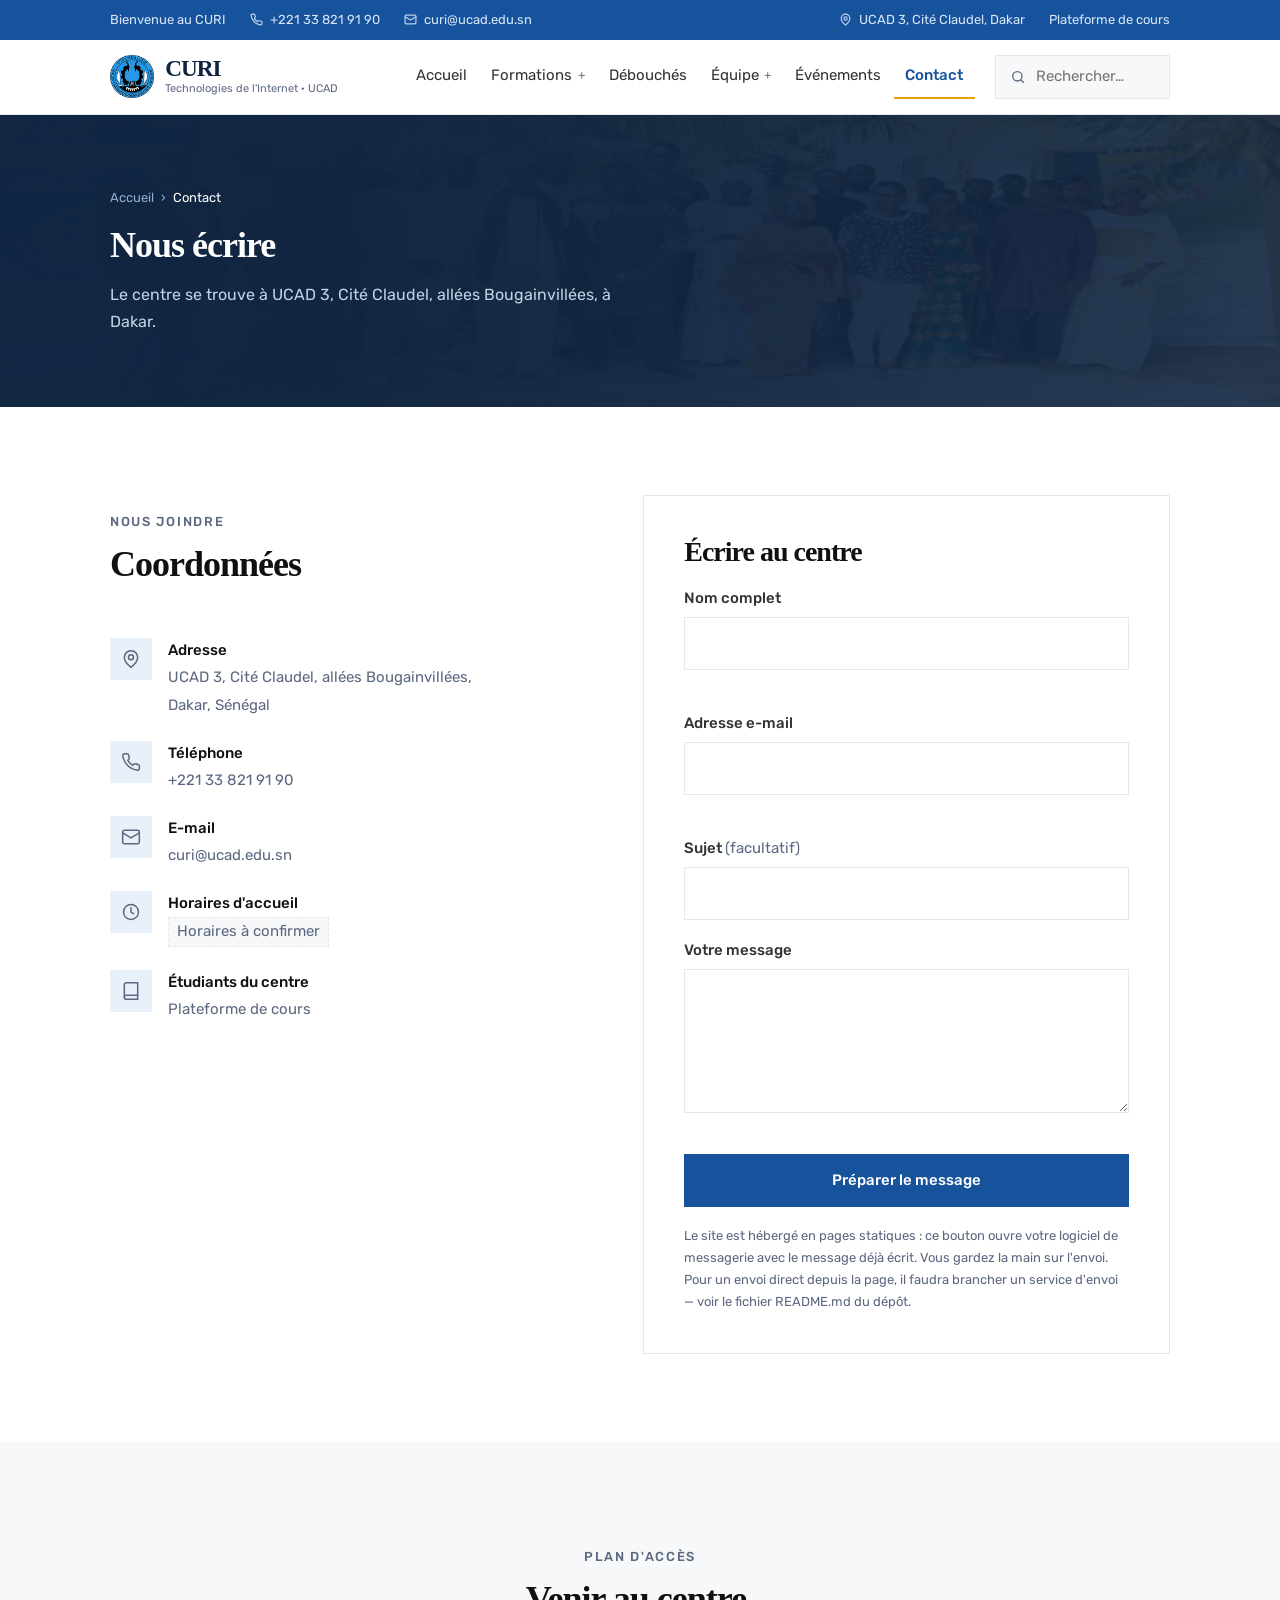
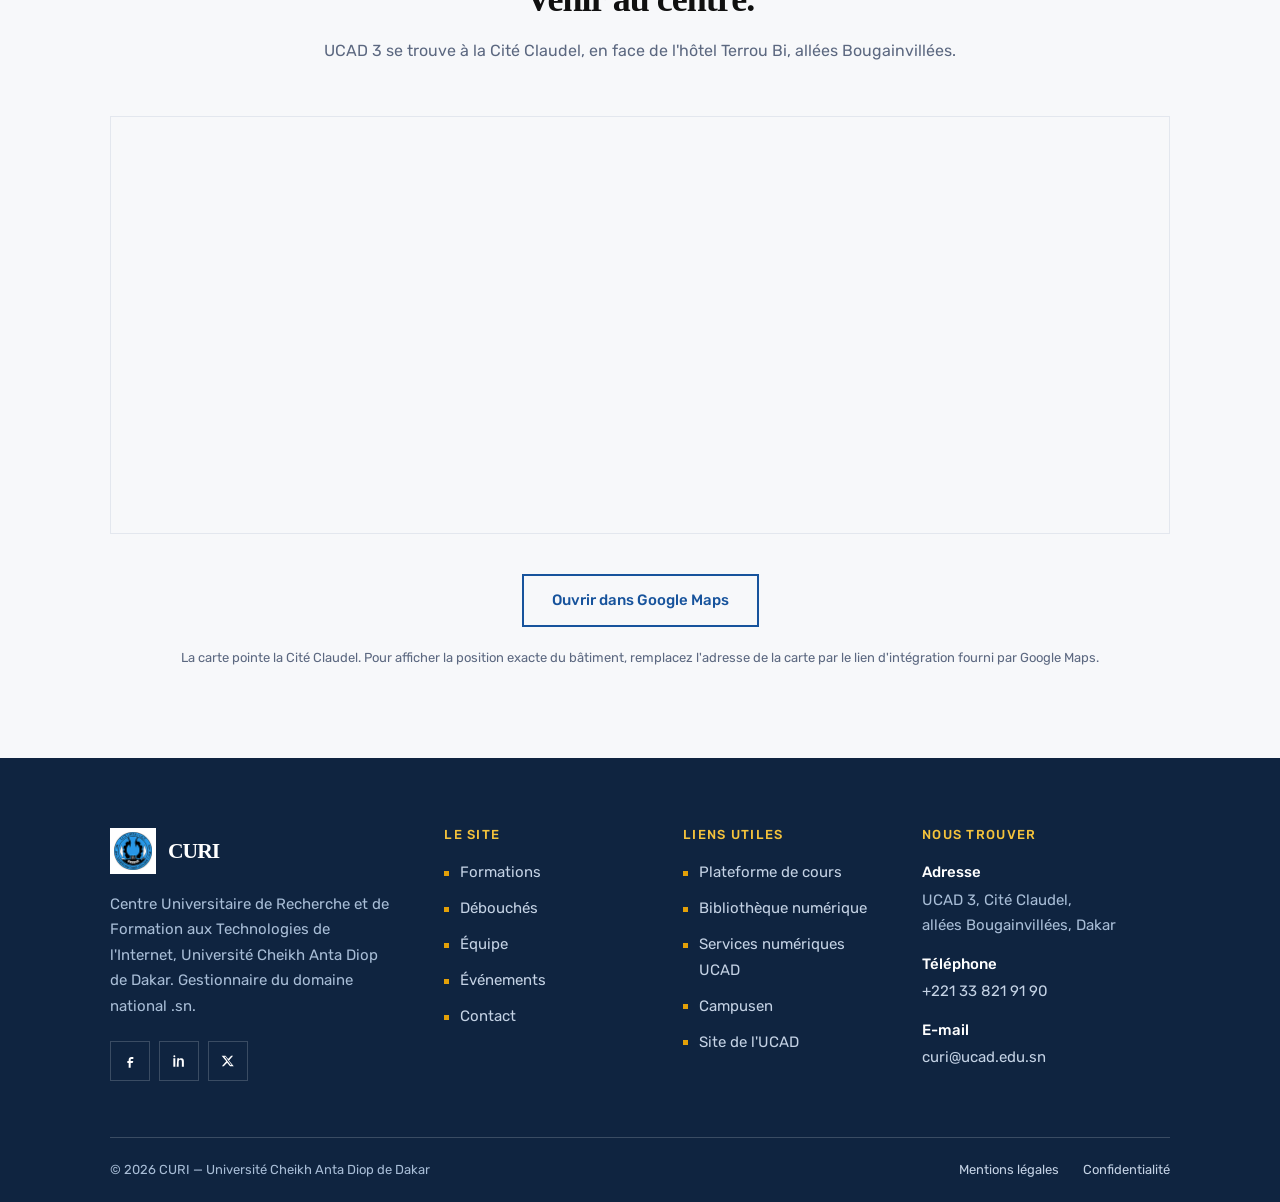
==== commit 3561dadd: "Donne un contenu réel aux événements et recentre le site sur le CURI Reprend les articles publiés su" ====
--- a/contact.html
+++ b/contact.html
@@ -72,9 +72,9 @@
         </li>
         <li><a href="debouches.html">Débouchés</a></li>
         <li class="a-sous-menu">
-          <a href="equipe.html">Le centre</a>
+          <a href="equipe.html">Équipe</a>
           <ul class="sous-menu">
-            <li><a href="equipe.html">Équipe et direction</a></li>
+            <li><a href="equipe.html">Direction et enseignants</a></li>
             <li><a href="equipe.html#poles">Les pôles</a></li>
             <li><a href="index.html#missions">NIC Sénégal et le .sn</a></li>
           </ul>
@@ -115,7 +115,7 @@
       <li><a href="index.html">Accueil <svg width="17" height="17" viewBox="0 0 24 24" fill="none" stroke="currentColor" stroke-width="2" aria-hidden="true"><path d="m9 18 6-6-6-6"/></svg></a></li>
       <li><a href="formation.html">Formations <svg width="17" height="17" viewBox="0 0 24 24" fill="none" stroke="currentColor" stroke-width="2" aria-hidden="true"><path d="m9 18 6-6-6-6"/></svg></a></li>
       <li><a href="debouches.html">Débouchés <svg width="17" height="17" viewBox="0 0 24 24" fill="none" stroke="currentColor" stroke-width="2" aria-hidden="true"><path d="m9 18 6-6-6-6"/></svg></a></li>
-      <li><a href="equipe.html">Le centre <svg width="17" height="17" viewBox="0 0 24 24" fill="none" stroke="currentColor" stroke-width="2" aria-hidden="true"><path d="m9 18 6-6-6-6"/></svg></a></li>
+      <li><a href="equipe.html">Équipe <svg width="17" height="17" viewBox="0 0 24 24" fill="none" stroke="currentColor" stroke-width="2" aria-hidden="true"><path d="m9 18 6-6-6-6"/></svg></a></li>
       <li><a href="evenements.html">Événements <svg width="17" height="17" viewBox="0 0 24 24" fill="none" stroke="currentColor" stroke-width="2" aria-hidden="true"><path d="m9 18 6-6-6-6"/></svg></a></li>
       <li><a href="contact.html" aria-current="page">Contact <svg width="17" height="17" viewBox="0 0 24 24" fill="none" stroke="currentColor" stroke-width="2" aria-hidden="true"><path d="m9 18 6-6-6-6"/></svg></a></li>
     </ul>
--- a/css/style.css
+++ b/css/style.css
@@ -1684,6 +1684,183 @@
   }
 }
 
+/* --- Article d'événement --- */
+.article {
+  max-width: 50rem;
+  margin-inline: auto;
+}
+
+.article__meta {
+  display: flex;
+  flex-wrap: wrap;
+  gap: 0.75rem 2rem;
+  padding-block: 1.1rem;
+  margin-bottom: 2rem;
+  border-top: 1px solid var(--trait);
+  border-bottom: 1px solid var(--trait);
+  font-size: var(--t-petit);
+  color: var(--texte-doux);
+}
+
+.article__meta span {
+  display: inline-flex;
+  align-items: center;
+  gap: 0.5rem;
+}
+
+.article__meta svg {
+  flex: none;
+  color: var(--bleu);
+}
+
+.prose > * + * {
+  margin-top: 1.1rem;
+}
+
+.prose h2 {
+  margin-top: 2.5rem;
+  font-size: var(--t-sous);
+}
+
+.prose ul {
+  display: grid;
+  gap: 0.6rem;
+}
+
+.prose ul li {
+  position: relative;
+  padding-left: 1.5rem;
+}
+
+.prose ul li::before {
+  content: "";
+  position: absolute;
+  left: 0;
+  top: 0.7em;
+  width: 7px;
+  height: 7px;
+  background: var(--or);
+}
+
+.prose blockquote {
+  margin: 2rem 0;
+  padding: 1.25rem 0 1.25rem 1.5rem;
+  border-left: 3px solid var(--or);
+  font-size: 1.0625rem;
+  line-height: 1.65;
+  color: var(--encre);
+}
+
+.prose blockquote cite {
+  display: block;
+  margin-top: 0.75rem;
+  font-size: var(--t-petit);
+  font-style: normal;
+  color: var(--texte-doux);
+}
+
+.article > h2 {
+  margin-top: 2.75rem;
+  font-size: var(--t-sous);
+}
+
+.article__photos {
+  display: grid;
+  gap: 0.75rem;
+  grid-template-columns: repeat(auto-fit, minmax(min(15rem, 100%), 1fr));
+  margin-top: 1.25rem;
+}
+
+.retour {
+  display: inline-flex;
+  align-items: center;
+  gap: 0.5rem;
+  margin-bottom: 1.5rem;
+  font-size: var(--t-petit);
+  color: var(--bleu);
+  text-decoration: none;
+}
+
+.retour:hover {
+  text-decoration: underline;
+}
+
+/* Liste d'événements avec date en vis-à-vis */
+.liste-evenements {
+  display: grid;
+  gap: 0;
+  border-top: 1px solid var(--trait);
+}
+
+.evenement {
+  display: grid;
+  gap: 1rem;
+  padding-block: clamp(1.5rem, 1rem + 1.5vw, 2.25rem);
+  border-bottom: 1px solid var(--trait);
+  text-decoration: none;
+  color: inherit;
+  transition: background var(--vitesse) var(--courbe),
+    padding-inline var(--vitesse) var(--courbe);
+}
+
+.evenement:hover,
+.evenement:focus-visible {
+  background: var(--gris);
+  padding-inline: clamp(0.75rem, 1.5vw, 1.5rem);
+  color: inherit;
+}
+
+.evenement__vignette {
+  overflow: hidden;
+  aspect-ratio: 16 / 10;
+}
+
+.evenement__vignette img {
+  width: 100%;
+  height: 100%;
+  object-fit: cover;
+  transition: transform 0.6s var(--courbe);
+}
+
+.evenement:hover .evenement__vignette img {
+  transform: scale(1.05);
+}
+
+.evenement__date {
+  font-size: var(--t-mini);
+  letter-spacing: 0.06em;
+  text-transform: uppercase;
+  color: var(--or-texte);
+}
+
+.evenement h3 {
+  margin-top: 0.4rem;
+  font-size: var(--t-sous);
+}
+
+.evenement p {
+  margin-top: 0.6rem;
+  max-width: 62ch;
+  font-size: var(--t-petit);
+  color: var(--texte-doux);
+}
+
+.evenement__lire {
+  display: inline-block;
+  margin-top: 0.9rem;
+  font-size: var(--t-petit);
+  font-weight: 500;
+  color: var(--bleu);
+}
+
+@media (min-width: 52rem) {
+  .evenement {
+    grid-template-columns: 17rem 1fr;
+    gap: clamp(1.5rem, 3vw, 2.5rem);
+    align-items: start;
+  }
+}
+
 /* ==========================================================================
    11. Galerie et visionneuse
    ========================================================================== */
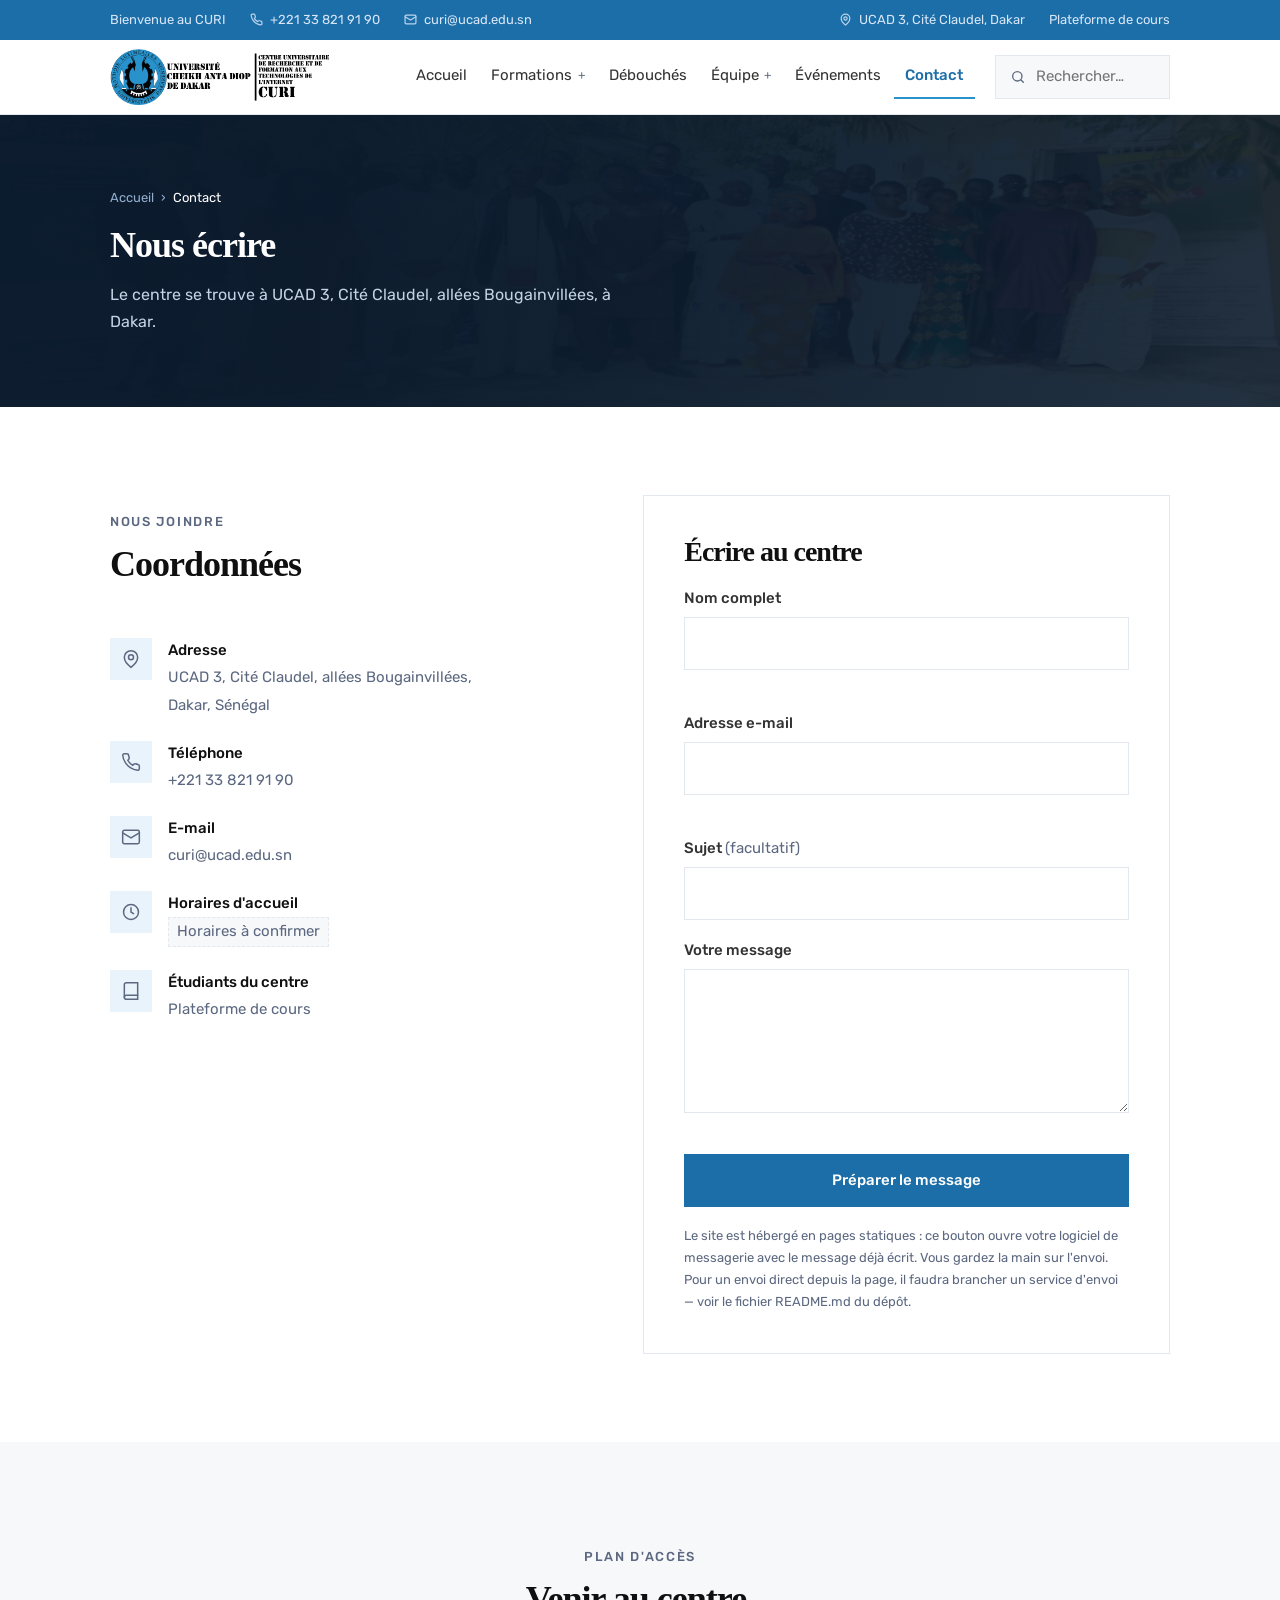
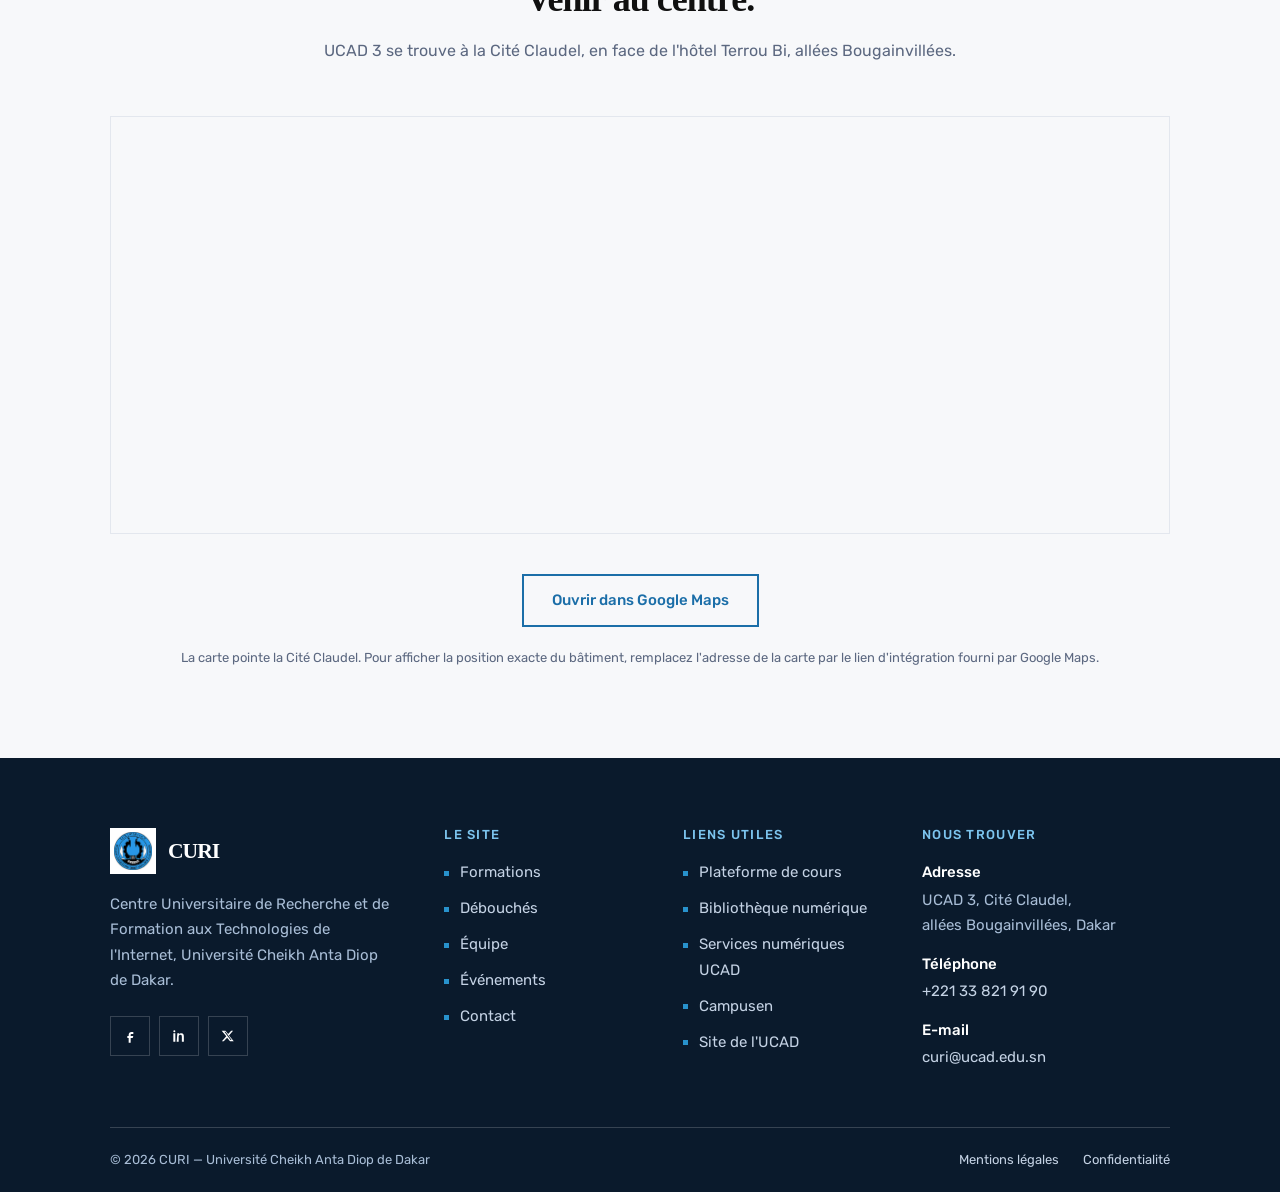
==== commit 5b28f6eb: "Accueil : logo UCAD/CURI, textes du site en ligne, couleurs du logo UCAD, chiffres animés, vidéo, té" ====
--- a/contact.html
+++ b/contact.html
@@ -50,11 +50,7 @@
   <div class="enveloppe entete__interieur">
 
     <a class="marque" href="index.html">
-      <img src="images/web/logo-curi.png" alt="" width="44" height="44">
-      <span>
-        <span class="marque__nom">CURI</span>
-        <span class="marque__sous">Technologies de l'Internet · UCAD</span>
-      </span>
+      <img src="images/web/logo-ucad-curi.png" alt="Université Cheikh Anta Diop de Dakar — CURI, Centre Universitaire de Recherche et de Formation aux Technologies de l'Internet" width="800" height="200">
     </a>
 
     <nav class="nav-principale" aria-label="Navigation principale">
@@ -289,8 +285,7 @@
         </a>
         <p class="pied__intro">
           Centre Universitaire de Recherche et de Formation aux Technologies de
-          l'Internet, Université Cheikh Anta Diop de Dakar. Gestionnaire du
-          domaine national .sn.
+          l'Internet, Université Cheikh Anta Diop de Dakar.
         </p>
         <div class="pied__reseaux">
           <a href="https://www.facebook.com/profile.php?id=100075163244894" target="_blank" rel="noopener" aria-label="Le CURI sur Facebook">
--- a/css/style.css
+++ b/css/style.css
@@ -6,7 +6,7 @@
    Direction visuelle : esprit institutionnel sénégalais, dans la lignée
    de uam.sn — texte en Rubik, titres en Georgia serrés (-1px), titres de
    section centrés, conteneur de 1140 px, aplats de couleur pleine.
-   Les couleurs sont celles du CURI : bleu et or.
+   Les couleurs sont celles du logo de l'UCAD : bleu ciel, noir et blanc.
 
    Sommaire
      1.  Jetons de design
@@ -30,17 +30,18 @@
    ========================================================================== */
 
 :root {
-  /* Bleus du CURI */
-  --marine: #0f2440;
-  --bleu: #17539c;
-  --bleu-fonce: #103a6e;
-  --bleu-clair: #1e6fc4;
-  --bleu-pale: #e8f0fa;
-
-  /* Or du CURI */
-  --or: #e3a008;
-  --or-clair: #f5c33b;
-  --or-texte: #8a6100;
+  /* Couleurs du logo de l'UCAD : bleu ciel (#2892cc), noir, blanc */
+  --marine: #0a1a2c;
+  --bleu: #1b6ea8;
+  --bleu-fonce: #134f7a;
+  --bleu-clair: #2892cc;
+  --bleu-pale: #e8f3fb;
+
+  /* Accent : le bleu du logo UCAD.
+     Sur fond blanc, utiliser --accent-texte (le bleu vif est trop clair pour du texte). */
+  --accent: #2892cc;
+  --accent-clair: #7cc4ee;
+  --accent-texte: #17679b;
 
   /* Neutres */
   --encre: #101010;
@@ -158,7 +159,7 @@
 }
 
 :focus-visible {
-  outline: 3px solid var(--or);
+  outline: 3px solid var(--accent);
   outline-offset: 2px;
 }
 
@@ -224,11 +225,11 @@
   font-weight: 500;
   letter-spacing: 0.13em;
   text-transform: uppercase;
-  color: var(--or-texte);
+  color: var(--accent-texte);
 }
 
 .section--marine .tete__sur {
-  color: var(--or-clair);
+  color: var(--accent-clair);
 }
 
 .tete h2 {
@@ -276,14 +277,19 @@
   color: var(--blanc);
 }
 
-.bouton--or {
-  background: var(--or);
-  color: var(--marine);
-}
-
-.bouton--or:hover {
-  background: var(--or-clair);
-  color: var(--marine);
+/* Bouton principal : le bleu du logo UCAD, texte blanc.
+   Le fond est le bleu soutenu (--bleu) pour que le texte blanc reste lisible ;
+   le bleu vif du logo apparaît en liseré et au survol. */
+.bouton--accent {
+  background: var(--bleu);
+  border-color: var(--accent);
+  color: var(--blanc);
+}
+
+.bouton--accent:hover {
+  background: var(--bleu-fonce);
+  border-color: var(--accent-clair);
+  color: var(--blanc);
 }
 
 .bouton--contour {
@@ -410,7 +416,7 @@
 }
 
 .entete.est-collee {
-  box-shadow: 0 6px 26px -20px rgba(15, 36, 64, 0.75);
+  box-shadow: 0 6px 26px -20px rgba(10, 26, 44, 0.75);
 }
 
 .entete__interieur {
@@ -428,10 +434,18 @@
   text-decoration: none;
 }
 
+/* Logo officiel UCAD + CURI (le même que sur le site en ligne) */
 .marque img {
-  width: 44px;
+  width: auto;
   height: 44px;
+  max-width: 62vw;
   object-fit: contain;
+}
+
+@media (min-width: 48rem) {
+  .marque img {
+    height: 56px;
+  }
 }
 
 .marque__nom {
@@ -488,7 +502,7 @@
 
 .nav-principale a[aria-current="page"] {
   color: var(--bleu);
-  border-bottom-color: var(--or);
+  border-bottom-color: var(--accent);
   font-weight: 500;
 }
 
@@ -513,7 +527,7 @@
   padding: 0.4rem;
   background: var(--blanc);
   border: 1px solid var(--trait);
-  box-shadow: 0 20px 44px -26px rgba(15, 36, 64, 0.6);
+  box-shadow: 0 20px 44px -26px rgba(10, 26, 44, 0.6);
   opacity: 0;
   visibility: hidden;
   transform: translateY(-6px);
@@ -613,7 +627,7 @@
   padding: 0.4rem;
   background: var(--blanc);
   border: 1px solid var(--trait);
-  box-shadow: 0 24px 56px -28px rgba(15, 36, 64, 0.7);
+  box-shadow: 0 24px 56px -28px rgba(10, 26, 44, 0.7);
   opacity: 0;
   transform: translateY(-6px);
   pointer-events: none;
@@ -834,6 +848,18 @@
   min-height: clamp(25rem, 62vh, 36rem);
 }
 
+/* Sur téléphone, le texte d'accueil prend plus de hauteur :
+   on laisse de la place pour que les points ne chevauchent pas les boutons */
+@media (max-width: 47.99rem) {
+  .diapo__vue {
+    min-height: 37rem;
+  }
+
+  .diapo__contenu {
+    padding-bottom: 2.5rem;
+  }
+}
+
 .diapo__ecran {
   position: absolute;
   inset: 0;
@@ -857,9 +883,9 @@
   inset: 0;
   background: linear-gradient(
     95deg,
-    rgba(15, 36, 64, 0.95) 0%,
-    rgba(15, 36, 64, 0.84) 42%,
-    rgba(15, 36, 64, 0.42) 100%
+    rgba(10, 26, 44, 0.95) 0%,
+    rgba(10, 26, 44, 0.84) 42%,
+    rgba(10, 26, 44, 0.42) 100%
   );
 }
 
@@ -874,18 +900,6 @@
 
 .diapo__contenu .enveloppe > * {
   pointer-events: auto;
-}
-
-.diapo__etiquette {
-  display: inline-block;
-  margin-bottom: 1.1rem;
-  padding: 0.4rem 1rem;
-  background: var(--or);
-  color: var(--marine);
-  font-size: var(--t-mini);
-  font-weight: 500;
-  letter-spacing: 0.08em;
-  text-transform: uppercase;
 }
 
 .diapo h1,
@@ -897,11 +911,28 @@
   color: var(--blanc);
 }
 
+.diapo__titre-curi {
+  color: var(--accent-clair);
+}
+
+.diapo__sous-titre {
+  margin-top: 0.9rem;
+  max-width: 34ch;
+  font-size: clamp(1.1rem, 0.95rem + 0.7vw, 1.4rem);
+  line-height: 1.45;
+  color: rgba(255, 255, 255, 0.92);
+}
+
+.diapo__sous-titre strong {
+  font-weight: 600;
+  color: var(--accent-clair);
+}
+
 .diapo__texte {
-  margin-top: 1.25rem;
-  max-width: 46ch;
+  margin-top: 1.1rem;
+  max-width: 50ch;
   font-size: 1.0625rem;
-  color: #cadaed;
+  color: #cfe0ef;
 }
 
 .diapo__actions {
@@ -932,7 +963,7 @@
 }
 
 .diapo__point[aria-selected="true"] {
-  background: var(--or);
+  background: var(--accent);
 }
 
 .diapo__fleche {
@@ -990,7 +1021,7 @@
 .bandeau__voile {
   position: absolute;
   inset: 0;
-  background: linear-gradient(95deg, rgba(15, 36, 64, 0.96) 25%, rgba(15, 36, 64, 0.68) 100%);
+  background: linear-gradient(95deg, rgba(10, 26, 44, 0.96) 25%, rgba(10, 26, 44, 0.68) 100%);
 }
 
 .bandeau__interieur {
@@ -1040,49 +1071,126 @@
    6. Bandeau de chiffres
    ========================================================================== */
 
+/* Le bandeau colle au diaporama : fond bleu nuit, quatre colonnes séparées
+   par un filet. Au survol, la colonne s'éclaire et un trait bleu UCAD
+   se dessine sous le chiffre. */
+.bandeau-chiffres {
+  position: relative;
+  background:
+    radial-gradient(circle at 15% 0%, rgba(40, 146, 204, 0.28), transparent 55%),
+    linear-gradient(180deg, var(--marine) 0%, #0e2742 100%);
+  color: var(--blanc);
+  border-top: 3px solid var(--accent);
+}
+
 .chiffres {
   display: grid;
-  gap: 1.25rem;
-  grid-template-columns: repeat(auto-fit, minmax(min(13rem, 100%), 1fr));
+  grid-template-columns: repeat(2, 1fr);
+}
+
+@media (min-width: 60rem) {
+  .chiffres {
+    grid-template-columns: repeat(4, 1fr);
+  }
 }
 
 .chiffre {
-  padding: clamp(1.4rem, 1rem + 1.4vw, 2rem) 1.25rem;
-  background: var(--bleu);
-  color: var(--blanc);
+  position: relative;
+  display: flex;
+  flex-direction: column;
+  align-items: center;
+  padding: clamp(1.75rem, 1.2rem + 2vw, 2.75rem) 1rem;
   text-align: center;
-}
-
-.chiffre:nth-child(even) {
-  background: var(--bleu-fonce);
+  border-right: 1px solid rgba(255, 255, 255, 0.1);
+  border-bottom: 1px solid rgba(255, 255, 255, 0.1);
+  transition: background var(--vitesse) var(--courbe);
+}
+
+.chiffre::after {
+  content: "";
+  position: absolute;
+  left: 50%;
+  bottom: 0;
+  width: 0;
+  height: 3px;
+  background: var(--accent);
+  transform: translateX(-50%);
+  transition: width 0.45s var(--courbe);
+}
+
+.chiffre:hover {
+  background: rgba(40, 146, 204, 0.12);
+}
+
+.chiffre:hover::after {
+  width: 60%;
+}
+
+@media (min-width: 60rem) {
+  .chiffre {
+    border-bottom: 0;
+  }
+
+  .chiffre:last-child {
+    border-right: 0;
+  }
+}
+
+@media (max-width: 59.99rem) {
+  .chiffre:nth-child(2n) {
+    border-right: 0;
+  }
+
+  .chiffre:nth-child(n + 3) {
+    border-bottom: 0;
+  }
 }
 
 .chiffre__icone {
   display: grid;
   place-items: center;
-  width: 46px;
-  height: 46px;
-  margin: 0 auto 0.9rem;
-  border: 1px solid rgba(255, 255, 255, 0.3);
-  color: var(--or-clair);
+  width: 54px;
+  height: 54px;
+  margin-bottom: 1rem;
+  border: 1.5px solid rgba(124, 196, 238, 0.45);
+  border-radius: 50%;
+  color: var(--accent-clair);
+  transition: background var(--vitesse) var(--courbe), color var(--vitesse) var(--courbe),
+    transform 0.45s var(--courbe);
+}
+
+.chiffre:hover .chiffre__icone {
+  background: var(--accent);
+  border-color: var(--accent);
+  color: var(--blanc);
+  transform: translateY(-4px);
 }
 
 .chiffre__nombre {
   display: block;
   font-family: var(--police-titre);
-  font-size: clamp(1.75rem, 1.2rem + 1.8vw, 2.25rem);
+  font-size: clamp(2.2rem, 1.5rem + 2.6vw, 3.25rem);
   font-weight: 700;
-  letter-spacing: -1px;
-  line-height: 1.1;
-  color: var(--blanc);
+  letter-spacing: -1.5px;
+  line-height: 1;
+  color: var(--blanc);
+  font-variant-numeric: tabular-nums;
 }
 
 .chiffre__texte {
   display: block;
-  margin-top: 0.45rem;
-  font-size: var(--t-petit);
-  line-height: 1.45;
-  color: rgba(255, 255, 255, 0.85);
+  margin-top: 0.6rem;
+  font-size: 1rem;
+  font-weight: 500;
+  color: var(--blanc);
+}
+
+.chiffre__detail {
+  display: block;
+  margin-top: 0.3rem;
+  font-size: var(--t-mini);
+  line-height: 1.4;
+  color: #a9c6e0;
 }
 
 /* ==========================================================================
@@ -1149,7 +1257,7 @@
   font-size: var(--t-mini);
   letter-spacing: 0.06em;
   text-transform: uppercase;
-  color: var(--or-clair);
+  color: var(--accent-clair);
 }
 
 /* Carte claire ordinaire */
@@ -1205,7 +1313,7 @@
 
 .section--marine .carte__icone {
   background: rgba(227, 160, 8, 0.18);
-  color: var(--or-clair);
+  color: var(--accent-clair);
 }
 
 /* ==========================================================================
@@ -1273,6 +1381,84 @@
   color: var(--blanc);
 }
 
+/* Partenaires : des cartes-liens vers le site de chaque organisation */
+.partenaires {
+  display: grid;
+  gap: 1.25rem;
+  grid-template-columns: repeat(auto-fit, minmax(min(15rem, 100%), 1fr));
+}
+
+.partenaire {
+  position: relative;
+  display: flex;
+  flex-direction: column;
+  gap: 0.6rem;
+  padding: 1.6rem 1.4rem 1.4rem;
+  background: var(--blanc);
+  border: 1px solid var(--trait);
+  color: var(--texte);
+  text-decoration: none;
+  overflow: hidden;
+  transition: transform var(--vitesse) var(--courbe), border-color var(--vitesse) var(--courbe),
+    box-shadow var(--vitesse) var(--courbe);
+}
+
+.partenaire::before {
+  content: "";
+  position: absolute;
+  inset: 0 auto 0 0;
+  width: 4px;
+  background: var(--accent);
+  transform: scaleY(0);
+  transform-origin: bottom;
+  transition: transform 0.4s var(--courbe);
+}
+
+.partenaire:hover,
+.partenaire:focus-visible {
+  transform: translateY(-5px);
+  border-color: var(--accent);
+  box-shadow: 0 22px 40px -28px rgba(10, 26, 44, 0.55);
+}
+
+.partenaire:hover::before,
+.partenaire:focus-visible::before {
+  transform: scaleY(1);
+}
+
+.partenaire__sigle {
+  font-family: var(--police-titre);
+  font-size: 1.4rem;
+  font-weight: 700;
+  letter-spacing: -1px;
+  color: var(--marine);
+}
+
+.partenaire__texte {
+  flex-grow: 1;
+  font-size: var(--t-petit);
+  line-height: 1.6;
+  color: var(--texte-doux);
+}
+
+.partenaire__lien {
+  display: inline-flex;
+  align-items: center;
+  gap: 0.4rem;
+  font-size: var(--t-mini);
+  font-weight: 500;
+  color: var(--accent-texte);
+}
+
+.partenaire__lien::after {
+  content: "→";
+  transition: transform var(--vitesse) var(--courbe);
+}
+
+.partenaire:hover .partenaire__lien::after {
+  transform: translateX(4px);
+}
+
 /* Témoignage */
 .temoignage {
   display: flex;
@@ -1282,10 +1468,52 @@
   padding: clamp(1.5rem, 1rem + 1.4vw, 2rem);
   background: var(--blanc);
   border: 1px solid var(--trait);
+  border-top: 3px solid var(--accent);
+  transition: transform var(--vitesse) var(--courbe), box-shadow var(--vitesse) var(--courbe);
+}
+
+.temoignage:hover {
+  transform: translateY(-5px);
+  box-shadow: 0 22px 40px -28px rgba(10, 26, 44, 0.55);
 }
 
 .temoignage__guillemet {
-  color: var(--or);
+  color: var(--accent);
+}
+
+.temoignage figcaption {
+  display: flex;
+  align-items: center;
+  gap: 0.9rem;
+}
+
+.temoignage__avatar {
+  display: grid;
+  place-items: center;
+  flex: none;
+  width: 50px;
+  height: 50px;
+  border-radius: 50%;
+  background: var(--marine);
+  color: var(--accent-clair);
+  font-weight: 600;
+  letter-spacing: 0.04em;
+}
+
+.temoignage:nth-child(2) .temoignage__avatar {
+  background: var(--bleu);
+  color: var(--blanc);
+}
+
+.temoignage:nth-child(3) .temoignage__avatar {
+  background: var(--accent);
+  color: var(--marine);
+}
+
+.temoignage figcaption .temoignage__metier {
+  display: block;
+  color: var(--accent-texte);
+  font-weight: 500;
 }
 
 .temoignage blockquote {
@@ -1305,6 +1533,7 @@
 .temoignage figcaption strong {
   display: block;
   color: var(--encre);
+  font-size: var(--t-petit);
   font-weight: 500;
 }
 
@@ -1366,7 +1595,7 @@
   top: 0.65em;
   width: 7px;
   height: 7px;
-  background: var(--or);
+  background: var(--accent);
 }
 
 @media (min-width: 60rem) {
@@ -1377,6 +1606,137 @@
   .duo--inverse .duo__image {
     order: 2;
   }
+}
+
+/* Vidéo de présentation : miniature cliquable, la vidéo se lance sur place */
+.video {
+  position: relative;
+  display: block;
+  aspect-ratio: 16 / 10;
+  overflow: hidden;
+  background: var(--marine);
+  color: var(--blanc);
+  text-decoration: none;
+}
+
+.video img,
+.video iframe {
+  position: absolute;
+  inset: 0;
+  width: 100%;
+  height: 100%;
+  max-height: none;
+  border: 0;
+  object-fit: cover;
+  transition: transform 0.6s var(--courbe);
+}
+
+.video__voile {
+  position: absolute;
+  inset: 0;
+  background: linear-gradient(180deg, rgba(10, 26, 44, 0.25) 0%, rgba(10, 26, 44, 0.75) 100%);
+  transition: background var(--vitesse) var(--courbe);
+}
+
+.video__lecture {
+  position: absolute;
+  top: 50%;
+  left: 50%;
+  display: grid;
+  place-items: center;
+  width: 76px;
+  height: 76px;
+  padding-left: 4px;
+  border-radius: 50%;
+  background: var(--accent);
+  transform: translate(-50%, -50%);
+  box-shadow: 0 0 0 0 rgba(40, 146, 204, 0.6);
+  animation: pulsation 2.4s infinite;
+  transition: transform var(--vitesse) var(--courbe), background var(--vitesse) var(--courbe);
+}
+
+.video__legende {
+  position: absolute;
+  left: 0;
+  right: 0;
+  bottom: 1.1rem;
+  text-align: center;
+  font-size: var(--t-petit);
+  font-weight: 500;
+  letter-spacing: 0.02em;
+}
+
+.video:hover img,
+.video:focus-visible img {
+  transform: scale(1.05);
+}
+
+.video:hover .video__voile {
+  background: linear-gradient(180deg, rgba(10, 26, 44, 0.1) 0%, rgba(10, 26, 44, 0.65) 100%);
+}
+
+.video:hover .video__lecture,
+.video:focus-visible .video__lecture {
+  background: var(--blanc);
+  color: var(--bleu);
+  transform: translate(-50%, -50%) scale(1.1);
+}
+
+@keyframes pulsation {
+  0% { box-shadow: 0 0 0 0 rgba(40, 146, 204, 0.6); }
+  70% { box-shadow: 0 0 0 22px rgba(40, 146, 204, 0); }
+  100% { box-shadow: 0 0 0 0 rgba(40, 146, 204, 0); }
+}
+
+/* Les trois piliers sous le texte « À propos » */
+.piliers {
+  margin-top: 1.75rem;
+  display: grid;
+  gap: 0.75rem;
+}
+
+.pilier {
+  display: flex;
+  gap: 1rem;
+  align-items: flex-start;
+  padding: 1rem 1.1rem;
+  border: 1px solid var(--trait);
+  border-left: 3px solid var(--accent);
+  background: var(--blanc);
+  transition: transform var(--vitesse) var(--courbe), border-color var(--vitesse) var(--courbe),
+    background var(--vitesse) var(--courbe);
+}
+
+.pilier:hover {
+  transform: translateX(6px);
+  background: var(--bleu-pale);
+  border-color: var(--accent);
+}
+
+.pilier__icone {
+  display: grid;
+  place-items: center;
+  flex: none;
+  width: 40px;
+  height: 40px;
+  background: var(--bleu-pale);
+  color: var(--bleu);
+  transition: background var(--vitesse) var(--courbe), color var(--vitesse) var(--courbe);
+}
+
+.pilier:hover .pilier__icone {
+  background: var(--bleu);
+  color: var(--blanc);
+}
+
+.pilier h3 {
+  font-size: 1.05rem;
+  letter-spacing: -0.5px;
+}
+
+.duo .pilier p {
+  margin-top: 0.2rem;
+  font-size: var(--t-petit);
 }
 
 /* ==========================================================================
@@ -1426,7 +1786,7 @@
 
 .actu__date {
   font-size: var(--t-mini);
-  color: var(--or-texte);
+  color: var(--accent-texte);
 }
 
 .actu h3 {
@@ -1519,7 +1879,7 @@
 }
 
 .sequence__etape:last-child .sequence__numero {
-  background: var(--or);
+  background: var(--accent);
   color: var(--marine);
 }
 
@@ -1739,13 +2099,13 @@
   top: 0.7em;
   width: 7px;
   height: 7px;
-  background: var(--or);
+  background: var(--accent);
 }
 
 .prose blockquote {
   margin: 2rem 0;
   padding: 1.25rem 0 1.25rem 1.5rem;
-  border-left: 3px solid var(--or);
+  border-left: 3px solid var(--accent);
   font-size: 1.0625rem;
   line-height: 1.65;
   color: var(--encre);
@@ -1830,7 +2190,7 @@
   font-size: var(--t-mini);
   letter-spacing: 0.06em;
   text-transform: uppercase;
-  color: var(--or-texte);
+  color: var(--accent-texte);
 }
 
 .evenement h3 {
@@ -1931,7 +2291,7 @@
   display: grid;
   place-items: center;
   padding: clamp(1rem, 4vw, 3rem);
-  background: rgba(15, 36, 64, 0.95);
+  background: rgba(10, 26, 44, 0.95);
   opacity: 0;
   visibility: hidden;
   transition: opacity var(--vitesse) var(--courbe), visibility var(--vitesse);
@@ -2179,7 +2539,7 @@
   font-weight: 500;
   letter-spacing: 0.1em;
   text-transform: uppercase;
-  color: var(--or-clair);
+  color: var(--accent-clair);
 }
 
 .pied ul {
@@ -2200,7 +2560,7 @@
   top: 0.7em;
   width: 5px;
   height: 5px;
-  background: var(--or);
+  background: var(--accent);
 }
 
 .pied a {
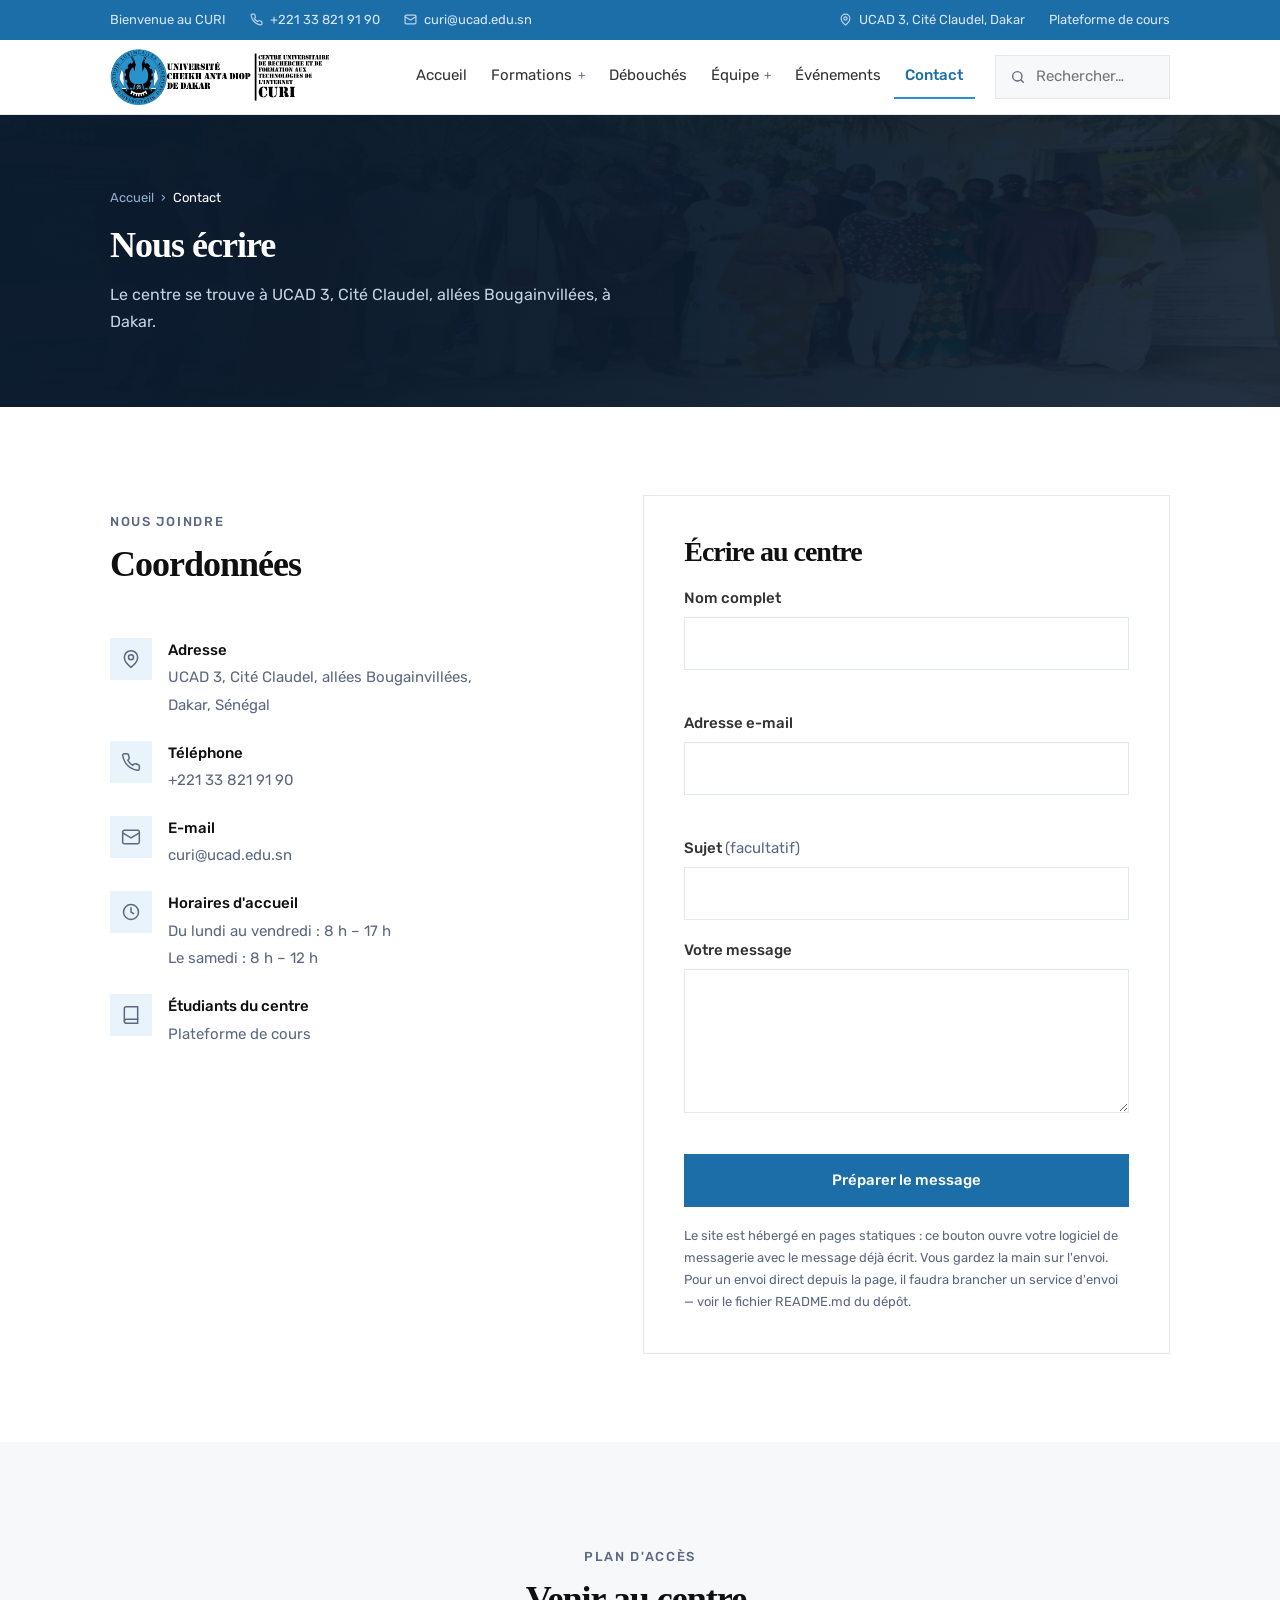
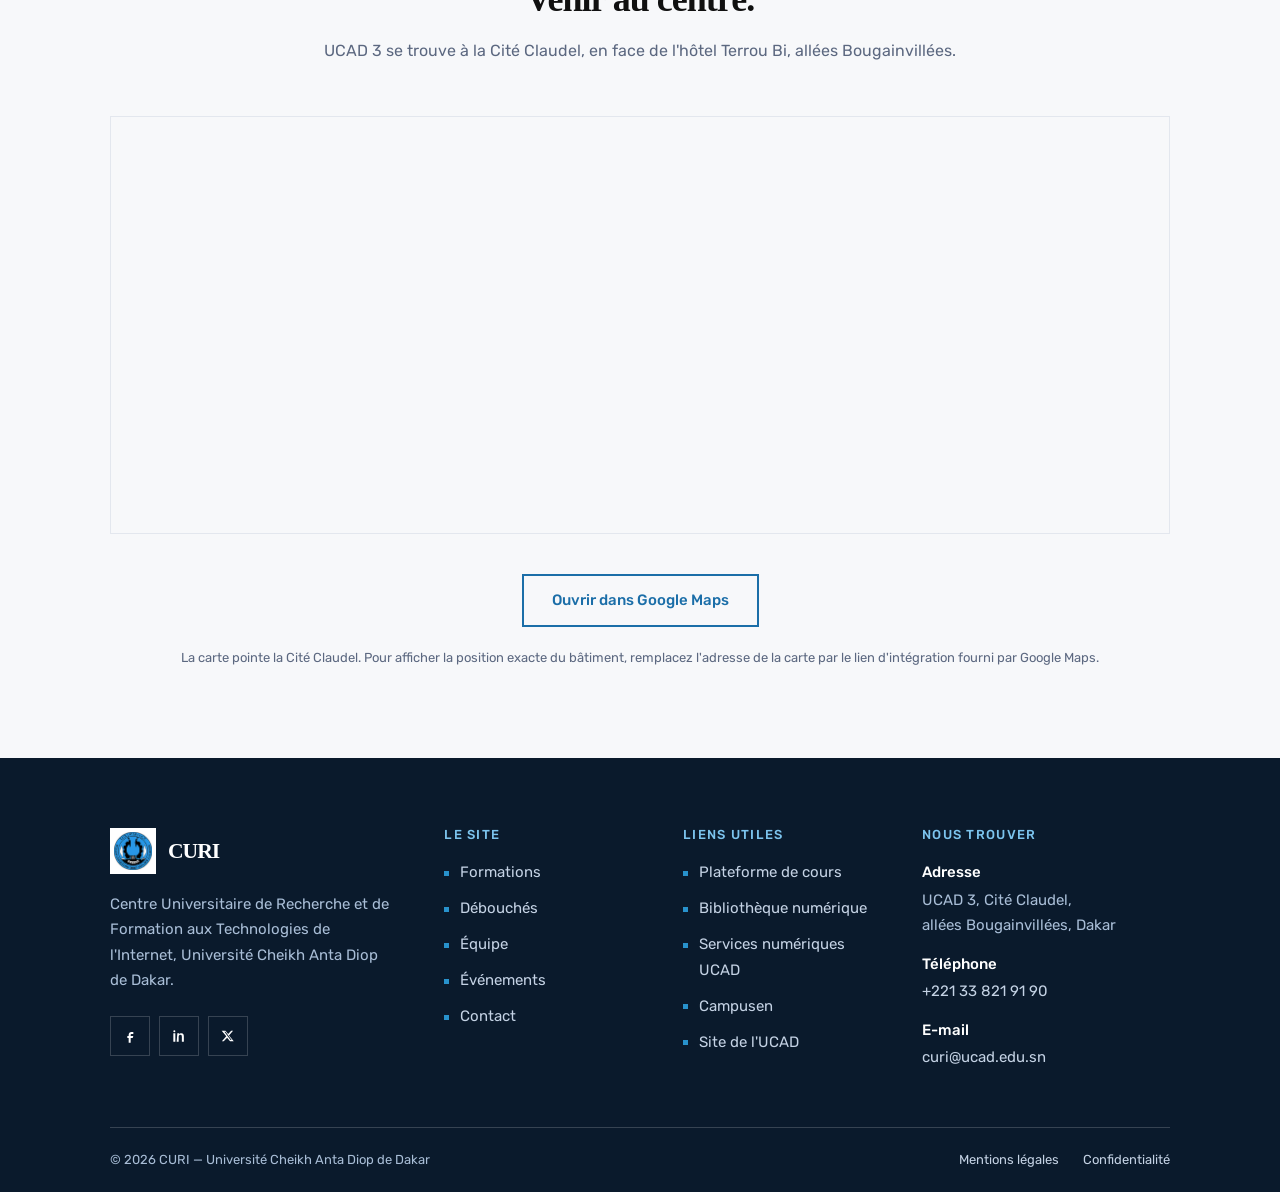
==== commit 9013be2d: "Débouchés, Équipe, Contact : contenus du site en ligne (métiers, secteurs, poursuite d'études, témoi" ====
--- a/contact.html
+++ b/contact.html
@@ -191,7 +191,7 @@
               </span>
               <div>
                 <strong>Horaires d'accueil</strong>
-                <span><span class="a-confirmer">Horaires à confirmer</span></span>
+                <span>Du lundi au vendredi : 8 h – 17 h<br>Le samedi : 8 h – 12 h</span>
               </div>
             </div>
             <div class="coordonnee">
--- a/css/style.css
+++ b/css/style.css
@@ -837,64 +837,87 @@
    5. Diaporama d'accueil et bandeaux de page
    ========================================================================== */
 
+/* Diaporama d'accueil, dans l'esprit de uam.sn :
+   - photos plein écran, bien visibles, qui zooment lentement ;
+   - passage à la photo suivante par un volet qui balaie de gauche à droite ;
+   - titre centré, très grand, qui se réanime à chaque photo ;
+   - une barre de progression dans le point de la photo en cours. */
 .diapo {
+  --duree-diapo: 7s;
   position: relative;
   background: var(--marine);
   overflow: hidden;
 }
 
+/* Le texte est dans le flux : c'est lui qui donne sa hauteur au diaporama
+   quand l'écran est petit, les photos remplissent le fond. */
 .diapo__vue {
   position: relative;
-  min-height: clamp(25rem, 62vh, 36rem);
-}
-
-/* Sur téléphone, le texte d'accueil prend plus de hauteur :
-   on laisse de la place pour que les points ne chevauchent pas les boutons */
-@media (max-width: 47.99rem) {
-  .diapo__vue {
-    min-height: 37rem;
-  }
-
-  .diapo__contenu {
-    padding-bottom: 2.5rem;
-  }
+  display: grid;
+  min-height: clamp(34rem, 86vh, 48rem);
 }
 
 .diapo__ecran {
   position: absolute;
   inset: 0;
-  opacity: 0;
-  transition: opacity 0.9s var(--courbe);
+  visibility: hidden;
+  overflow: hidden;
+}
+
+/* La photo qui s'en va reste visible sous la nouvelle pendant le volet */
+.diapo__ecran.est-precedente {
+  visibility: visible;
+  z-index: 1;
 }
 
 .diapo__ecran.est-active {
-  opacity: 1;
+  visibility: visible;
+  z-index: 2;
+  animation: diapo-volet 1.1s var(--courbe) both;
+}
+
+.diapo__ecran.sans-volet {
+  animation: none;
+}
+
+@keyframes diapo-volet {
+  from { clip-path: inset(0 100% 0 0); }
+  to { clip-path: inset(0 0 0 0); }
 }
 
 .diapo__ecran img {
   width: 100%;
   height: 100%;
   object-fit: cover;
-  object-position: center 32%;
-}
-
+  object-position: center 35%;
+}
+
+/* Zoom lent (effet « Ken Burns ») sur la photo en cours */
+.diapo__ecran.est-active img {
+  animation: diapo-zoom calc(var(--duree-diapo) + 2s) linear both;
+}
+
+@keyframes diapo-zoom {
+  from { transform: scale(1.14); }
+  to { transform: scale(1); }
+}
+
+/* Voile léger : la photo reste lisible, le texte aussi grâce au halo central */
 .diapo__voile {
   position: absolute;
   inset: 0;
-  background: linear-gradient(
-    95deg,
-    rgba(10, 26, 44, 0.95) 0%,
-    rgba(10, 26, 44, 0.84) 42%,
-    rgba(10, 26, 44, 0.42) 100%
-  );
+  background:
+    radial-gradient(ellipse 70% 60% at 50% 48%, rgba(10, 26, 44, 0.62) 0%, rgba(10, 26, 44, 0.2) 100%),
+    linear-gradient(180deg, rgba(10, 26, 44, 0.35) 0%, rgba(10, 26, 44, 0) 30%, rgba(10, 26, 44, 0.55) 100%);
 }
 
 .diapo__contenu {
-  position: absolute;
-  inset: 0;
+  position: relative;
   z-index: 3;
   display: grid;
   align-content: center;
+  text-align: center;
+  padding-block: clamp(3rem, 2rem + 4vw, 5rem) clamp(4.5rem, 3rem + 4vw, 7rem);
   pointer-events: none;
 }
 
@@ -904,23 +927,43 @@
 
 .diapo h1,
 .diapo__titre {
-  max-width: 19ch;
-  font-size: var(--t-heros);
-  font-weight: 600;
-  letter-spacing: -1.5px;
-  color: var(--blanc);
-}
-
+  font-size: clamp(2.9rem, 1.4rem + 6.4vw, 6rem);
+  font-weight: 700;
+  letter-spacing: -2px;
+  line-height: 1;
+  color: var(--blanc);
+  text-shadow: 0 4px 30px rgba(10, 26, 44, 0.45);
+}
+
+.diapo__ligne {
+  display: block;
+}
+
+/* « CURI » dans un aplat bleu UCAD, comme les titres surlignés de uam.sn */
 .diapo__titre-curi {
-  color: var(--accent-clair);
-}
-
+  display: inline-block;
+  margin-top: 0.12em;
+  padding: 0.04em 0.28em 0.1em;
+  background: var(--accent);
+  color: var(--blanc);
+  letter-spacing: 0.02em;
+  text-shadow: none;
+}
+
+/* Le nom du centre, surligné ligne par ligne */
 .diapo__sous-titre {
-  margin-top: 0.9rem;
-  max-width: 34ch;
-  font-size: clamp(1.1rem, 0.95rem + 0.7vw, 1.4rem);
-  line-height: 1.45;
-  color: rgba(255, 255, 255, 0.92);
+  margin: 1.4rem auto 0;
+  max-width: 40ch;
+  font-size: clamp(1.1rem, 0.9rem + 0.9vw, 1.55rem);
+  line-height: 1.75;
+  color: var(--blanc);
+}
+
+.diapo__sous-titre span {
+  padding: 0.15em 0.5em;
+  background: rgba(10, 26, 44, 0.78);
+  -webkit-box-decoration-break: clone;
+  box-decoration-break: clone;
 }
 
 .diapo__sous-titre strong {
@@ -929,24 +972,108 @@
 }
 
 .diapo__texte {
-  margin-top: 1.1rem;
-  max-width: 50ch;
+  margin: 1.2rem auto 0;
+  max-width: 52ch;
   font-size: 1.0625rem;
-  color: #cfe0ef;
+  color: #e3eef8;
+  text-shadow: 0 1px 12px rgba(10, 26, 44, 0.8);
 }
 
 .diapo__actions {
   margin-top: 2rem;
   display: flex;
   flex-wrap: wrap;
+  justify-content: center;
   gap: 0.75rem;
+}
+
+/* Entrée animée du texte, rejouée à chaque photo (classe posée par le script) */
+.diapo__contenu.est-anime .diapo__ligne,
+.diapo__contenu.est-anime .diapo__sous-titre,
+.diapo__contenu.est-anime .diapo__texte,
+.diapo__contenu.est-anime .diapo__actions {
+  animation: diapo-monte 0.9s var(--courbe) both;
+}
+
+.diapo__contenu.est-anime .diapo__ligne:nth-child(2) { animation-delay: 0.12s; }
+.diapo__contenu.est-anime .diapo__sous-titre { animation-delay: 0.3s; }
+.diapo__contenu.est-anime .diapo__texte { animation-delay: 0.45s; }
+.diapo__contenu.est-anime .diapo__actions { animation-delay: 0.6s; }
+
+@keyframes diapo-monte {
+  from { opacity: 0; transform: translateY(28px); }
+  to { opacity: 1; transform: translateY(0); }
+}
+
+/* Carte « À la une » en bas à gauche de certaines photos */
+.diapo__une {
+  position: absolute;
+  z-index: 4;
+  left: clamp(1rem, 4vw, 3rem);
+  bottom: 3.6rem;
+  display: none;
+  max-width: 21rem;
+  padding: 0.9rem 1.1rem;
+  background: rgba(255, 255, 255, 0.95);
+  border-left: 4px solid var(--accent);
+  color: var(--marine);
+  text-decoration: none;
+  transform: translateX(-12px);
+  opacity: 0;
+  transition: transform var(--vitesse) var(--courbe), background var(--vitesse) var(--courbe);
+}
+
+.est-active .diapo__une {
+  animation: diapo-une 0.7s 0.9s var(--courbe) both;
+}
+
+@keyframes diapo-une {
+  from { opacity: 0; transform: translateX(-24px); }
+  to { opacity: 1; transform: translateX(0); }
+}
+
+.diapo__une:hover,
+.diapo__une:focus-visible {
+  background: var(--blanc);
+  transform: translateX(4px);
+}
+
+.diapo__une-sur {
+  display: block;
+  font-size: var(--t-mini);
+  font-weight: 500;
+  letter-spacing: 0.06em;
+  text-transform: uppercase;
+  color: var(--accent-texte);
+}
+
+.diapo__une-titre {
+  display: block;
+  margin-top: 0.25rem;
+  font-family: var(--police-titre);
+  font-size: 1.05rem;
+  font-weight: 700;
+  letter-spacing: -0.5px;
+  line-height: 1.3;
+}
+
+.diapo__une-titre::after {
+  content: " →";
+  color: var(--accent-texte);
+}
+
+/* Seulement sur grand écran : en dessous, elle chevaucherait les boutons */
+@media (min-width: 80rem) {
+  .diapo__une {
+    display: block;
+  }
 }
 
 /* Commandes du diaporama */
 .diapo__points {
   position: absolute;
   z-index: 4;
-  bottom: 1.4rem;
+  bottom: 1.6rem;
   left: 50%;
   transform: translateX(-50%);
   display: flex;
@@ -954,16 +1081,36 @@
 }
 
 .diapo__point {
-  width: 34px;
+  position: relative;
+  width: 42px;
   height: 4px;
   padding: 0;
   border: none;
   background: rgba(255, 255, 255, 0.35);
-  transition: background var(--vitesse) var(--courbe);
-}
-
-.diapo__point[aria-selected="true"] {
+  overflow: hidden;
+}
+
+/* Le point de la photo en cours se remplit pendant qu'elle est affichée */
+.diapo__point::after {
+  content: "";
+  position: absolute;
+  inset: 0;
   background: var(--accent);
+  transform: scaleX(0);
+  transform-origin: left;
+}
+
+.diapo__point[aria-selected="true"]::after {
+  transform: scaleX(1);
+}
+
+.diapo.est-en-lecture .diapo__point[aria-selected="true"]::after {
+  animation: diapo-progression var(--duree-diapo) linear both;
+}
+
+@keyframes diapo-progression {
+  from { transform: scaleX(0); }
+  to { transform: scaleX(1); }
 }
 
 .diapo__fleche {
@@ -973,15 +1120,17 @@
   transform: translateY(-50%);
   display: none;
   place-items: center;
-  width: 48px;
-  height: 48px;
-  background: rgba(255, 255, 255, 0.12);
-  border: 1px solid rgba(255, 255, 255, 0.3);
-  color: var(--blanc);
+  width: 52px;
+  height: 52px;
+  background: rgba(10, 26, 44, 0.35);
+  border: 1px solid rgba(255, 255, 255, 0.35);
+  color: var(--blanc);
+  transition: background var(--vitesse) var(--courbe), border-color var(--vitesse) var(--courbe);
 }
 
 .diapo__fleche:hover {
-  background: rgba(255, 255, 255, 0.25);
+  background: var(--accent);
+  border-color: var(--accent);
 }
 
 .diapo__fleche--avant {
@@ -1193,6 +1342,108 @@
   color: #a9c6e0;
 }
 
+/* Variante à trois chiffres (page Équipe) */
+.chiffres--trois {
+  grid-template-columns: 1fr;
+}
+
+.chiffres--trois .chiffre {
+  border-right: 0;
+  border-bottom: 1px solid rgba(255, 255, 255, 0.1);
+}
+
+.chiffres--trois .chiffre:last-child {
+  border-bottom: 0;
+}
+
+@media (min-width: 48rem) {
+  .chiffres--trois {
+    grid-template-columns: repeat(3, 1fr);
+  }
+
+  .chiffres--trois .chiffre {
+    border-bottom: 0;
+    border-right: 1px solid rgba(255, 255, 255, 0.1);
+  }
+
+  .chiffres--trois .chiffre:last-child {
+    border-right: 0;
+  }
+}
+
+/* Membres de l'équipe : initiales dans un rond (en attendant les photos) */
+.membres {
+  display: grid;
+  gap: 1rem;
+  grid-template-columns: repeat(auto-fill, minmax(min(15rem, 100%), 1fr));
+}
+
+.membre {
+  display: grid;
+  grid-template-columns: auto 1fr;
+  grid-template-rows: auto auto 1fr;
+  column-gap: 1rem;
+  align-items: start;
+  padding: 1.15rem 1.2rem;
+  background: var(--blanc);
+  border: 1px solid var(--trait);
+  transition: transform var(--vitesse) var(--courbe), border-color var(--vitesse) var(--courbe),
+    box-shadow var(--vitesse) var(--courbe);
+}
+
+.membre:hover {
+  transform: translateY(-4px);
+  border-color: var(--accent);
+  box-shadow: 0 22px 40px -28px rgba(10, 26, 44, 0.55);
+}
+
+.membre__initiales {
+  grid-row: 1 / span 3;
+  display: grid;
+  place-items: center;
+  width: 54px;
+  height: 54px;
+  border-radius: 50%;
+  background: var(--bleu-pale);
+  color: var(--bleu);
+  font-weight: 600;
+  letter-spacing: 0.04em;
+  transition: background var(--vitesse) var(--courbe), color var(--vitesse) var(--courbe);
+}
+
+.membre:hover .membre__initiales {
+  background: var(--bleu);
+  color: var(--blanc);
+}
+
+.membre h3 {
+  font-size: 1.05rem;
+  letter-spacing: -0.5px;
+  line-height: 1.3;
+}
+
+.membre__role {
+  margin-top: 0.15rem;
+  font-size: var(--t-petit);
+  color: var(--accent-texte);
+  font-weight: 500;
+}
+
+.membre__detail {
+  margin-top: 0.15rem;
+  font-size: var(--t-mini);
+  color: var(--texte-doux);
+}
+
+/* La direction : cartes plus grandes, initiales sur fond bleu nuit */
+.membres--direction .membre__initiales {
+  width: 64px;
+  height: 64px;
+  background: var(--marine);
+  color: var(--accent-clair);
+  font-size: 1.1rem;
+}
+
 /* ==========================================================================
    7. Cartes en aplat
    ========================================================================== */
@@ -1459,6 +1710,105 @@
   transform: translateX(4px);
 }
 
+/* Métiers (page Débouchés) */
+.metiers {
+  display: grid;
+  gap: 1.25rem;
+  grid-template-columns: repeat(auto-fill, minmax(min(17rem, 100%), 1fr));
+}
+
+.metier {
+  position: relative;
+  padding: 1.5rem 1.4rem;
+  background: var(--blanc);
+  border: 1px solid var(--trait);
+  overflow: hidden;
+  transition: transform var(--vitesse) var(--courbe), border-color var(--vitesse) var(--courbe),
+    box-shadow var(--vitesse) var(--courbe);
+}
+
+.metier::after {
+  content: "";
+  position: absolute;
+  left: 0;
+  right: 0;
+  bottom: 0;
+  height: 3px;
+  background: var(--accent);
+  transform: scaleX(0);
+  transform-origin: left;
+  transition: transform 0.4s var(--courbe);
+}
+
+.metier:hover {
+  transform: translateY(-5px);
+  border-color: var(--accent);
+  box-shadow: 0 22px 40px -28px rgba(10, 26, 44, 0.55);
+}
+
+.metier:hover::after {
+  transform: scaleX(1);
+}
+
+.metier__icone {
+  display: grid;
+  place-items: center;
+  width: 48px;
+  height: 48px;
+  margin-bottom: 1rem;
+  background: var(--bleu-pale);
+  color: var(--bleu);
+  transition: background var(--vitesse) var(--courbe), color var(--vitesse) var(--courbe);
+}
+
+.metier:hover .metier__icone {
+  background: var(--bleu);
+  color: var(--blanc);
+}
+
+.metier h3 {
+  font-size: 1.15rem;
+}
+
+.metier p {
+  margin-top: 0.5rem;
+  font-size: var(--t-petit);
+  color: var(--texte-doux);
+}
+
+/* Secteurs (page Débouchés) : des pastilles sur fond bleu nuit */
+.secteurs {
+  display: flex;
+  flex-wrap: wrap;
+  justify-content: center;
+  gap: 0.75rem;
+  max-width: 56rem;
+  margin-inline: auto;
+}
+
+.secteur {
+  padding: 0.7rem 1.2rem;
+  border: 1px solid rgba(124, 196, 238, 0.4);
+  color: var(--blanc);
+  font-size: var(--t-petit);
+  transition: background var(--vitesse) var(--courbe), border-color var(--vitesse) var(--courbe);
+}
+
+.secteur::before {
+  content: "";
+  display: inline-block;
+  width: 7px;
+  height: 7px;
+  margin-right: 0.6rem;
+  vertical-align: 0.1em;
+  background: var(--accent);
+}
+
+.secteur:hover {
+  background: rgba(40, 146, 204, 0.18);
+  border-color: var(--accent);
+}
+
 /* Témoignage */
 .temoignage {
   display: flex;
@@ -1648,9 +1998,11 @@
   height: 76px;
   padding-left: 4px;
   border-radius: 50%;
-  background: var(--accent);
+  /* Rouge « YouTube », triangle blanc : on reconnaît tout de suite une vidéo */
+  background: #e01e1e;
+  color: var(--blanc);
   transform: translate(-50%, -50%);
-  box-shadow: 0 0 0 0 rgba(40, 146, 204, 0.6);
+  box-shadow: 0 0 0 0 rgba(224, 30, 30, 0.6);
   animation: pulsation 2.4s infinite;
   transition: transform var(--vitesse) var(--courbe), background var(--vitesse) var(--courbe);
 }
@@ -1677,15 +2029,14 @@
 
 .video:hover .video__lecture,
 .video:focus-visible .video__lecture {
-  background: var(--blanc);
-  color: var(--bleu);
-  transform: translate(-50%, -50%) scale(1.1);
+  background: #ff2a2a;
+  transform: translate(-50%, -50%) scale(1.12);
 }
 
 @keyframes pulsation {
-  0% { box-shadow: 0 0 0 0 rgba(40, 146, 204, 0.6); }
-  70% { box-shadow: 0 0 0 22px rgba(40, 146, 204, 0); }
-  100% { box-shadow: 0 0 0 0 rgba(40, 146, 204, 0); }
+  0% { box-shadow: 0 0 0 0 rgba(224, 30, 30, 0.6); }
+  70% { box-shadow: 0 0 0 22px rgba(224, 30, 30, 0); }
+  100% { box-shadow: 0 0 0 0 rgba(224, 30, 30, 0); }
 }
 
 /* Les trois piliers sous le texte « À propos » */
@@ -2010,40 +2361,6 @@
   padding-bottom: 1.4rem;
 }
 
-/* Appel à l'action */
-.appel {
-  display: grid;
-  gap: 1.75rem;
-  align-items: center;
-  padding: clamp(2rem, 1.2rem + 3vw, 3.25rem);
-  background: var(--marine);
-  color: #c4d2e4;
-}
-
-.appel h2 {
-  font-size: var(--t-sous);
-  color: var(--blanc);
-}
-
-.appel p {
-  margin-top: 0.6rem;
-  max-width: 54ch;
-  font-size: var(--t-petit);
-}
-
-.appel__actions {
-  display: flex;
-  flex-wrap: wrap;
-  gap: 0.75rem;
-}
-
-@media (min-width: 52rem) {
-  .appel {
-    grid-template-columns: 1fr auto;
-    gap: 2.5rem;
-  }
-}
-
 /* --- Article d'événement --- */
 .article {
   max-width: 50rem;
@@ -2221,6 +2538,353 @@
   }
 }
 
+/* --- Programme des formations : onglets, semestres, diplômes --- */
+
+/* Onglets (section 16 du script). Sans JavaScript, tous les panneaux
+   s'affichent les uns sous les autres. */
+.onglets__liste {
+  display: grid;
+  grid-template-columns: repeat(auto-fit, minmax(min(12rem, 100%), 1fr));
+  gap: 0.6rem;
+  margin-bottom: 2rem;
+}
+
+.onglet {
+  position: relative;
+  display: flex;
+  flex-direction: column;
+  align-items: flex-start;
+  gap: 0.15rem;
+  padding: 1rem 1.25rem;
+  background: var(--blanc);
+  border: 1.5px solid var(--trait);
+  color: var(--marine);
+  text-align: left;
+  font: inherit;
+  transition: border-color var(--vitesse) var(--courbe), background var(--vitesse) var(--courbe),
+    color var(--vitesse) var(--courbe);
+}
+
+.onglet:hover {
+  border-color: var(--accent);
+  background: var(--bleu-pale);
+}
+
+.onglet[aria-selected="true"] {
+  background: var(--bleu);
+  border-color: var(--bleu);
+  color: var(--blanc);
+}
+
+/* Petit triangle sous l'onglet actif, qui pointe vers son contenu */
+.onglet[aria-selected="true"]::after {
+  content: "";
+  position: absolute;
+  left: 1.5rem;
+  bottom: -9px;
+  border: 8px solid transparent;
+  border-bottom: 0;
+  border-top-color: var(--bleu);
+}
+
+.onglet__titre {
+  font-family: var(--police-titre);
+  font-size: 1.15rem;
+  font-weight: 700;
+  letter-spacing: -0.5px;
+}
+
+.onglet__sous {
+  font-size: var(--t-mini);
+  color: var(--texte-doux);
+}
+
+.onglet[aria-selected="true"] .onglet__sous {
+  color: #cfe3f3;
+}
+
+.onglets__panneau + .onglets__panneau {
+  margin-top: 2.5rem;
+}
+
+.js .onglets__panneau + .onglets__panneau {
+  margin-top: 0;
+}
+
+.onglets__panneau.est-entree {
+  animation: onglet-entree 0.45s var(--courbe) both;
+}
+
+@keyframes onglet-entree {
+  from { opacity: 0; transform: translateY(12px); }
+  to { opacity: 1; transform: translateY(0); }
+}
+
+/* Onglets des filières, plus discrets */
+.onglets--secondaires {
+  margin-top: 2.25rem;
+}
+
+.onglets--secondaires .onglets__liste {
+  grid-template-columns: repeat(auto-fit, minmax(min(16rem, 100%), 1fr));
+  margin-bottom: 1.5rem;
+}
+
+.onglets--secondaires .onglet {
+  padding: 0.8rem 1.1rem;
+  border-width: 0 0 3px;
+  background: var(--gris);
+}
+
+.onglets--secondaires .onglet[aria-selected="true"] {
+  background: var(--marine);
+  border-color: var(--accent);
+}
+
+.onglets--secondaires .onglet[aria-selected="true"]::after {
+  border-top-color: var(--marine);
+}
+
+.onglets--secondaires .onglet__titre {
+  font-family: var(--police-texte);
+  font-size: 1rem;
+  font-weight: 500;
+  letter-spacing: 0;
+}
+
+/* Encart d'information en tête de panneau */
+.encart {
+  margin-bottom: 1.75rem;
+  padding: 1rem 1.25rem;
+  background: var(--bleu-pale);
+  border-left: 4px solid var(--accent);
+  color: var(--marine);
+  font-size: var(--t-petit);
+}
+
+/* Cartes de semestre */
+.semestres {
+  display: grid;
+  gap: 1.25rem;
+}
+
+@media (min-width: 60rem) {
+  .semestres {
+    grid-template-columns: 1fr 1fr;
+    align-items: start;
+  }
+}
+
+.semestre {
+  background: var(--blanc);
+  border: 1px solid var(--trait);
+}
+
+.semestre__tete {
+  display: flex;
+  align-items: center;
+  gap: 1rem;
+  padding: 1.1rem 1.25rem;
+  background: var(--marine);
+  color: var(--blanc);
+}
+
+.semestre:nth-child(2) .semestre__tete {
+  background: var(--bleu);
+}
+
+.semestre__num {
+  display: grid;
+  place-items: center;
+  flex: none;
+  width: 48px;
+  height: 48px;
+  background: var(--accent);
+  font-family: var(--police-titre);
+  font-size: 1.2rem;
+  font-weight: 700;
+  color: var(--blanc);
+}
+
+.semestre:nth-child(2) .semestre__num {
+  background: var(--blanc);
+  color: var(--bleu);
+}
+
+.semestre__tete h3 {
+  font-size: 1.2rem;
+  color: var(--blanc);
+}
+
+.semestre__tete p {
+  font-size: var(--t-mini);
+  color: #bcd3e8;
+}
+
+.semestre__ues {
+  padding: 0.5rem 0;
+}
+
+/* Une unité d'enseignement : au survol, la ligne s'éclaire et les
+   matières qui la composent ressortent */
+.ue {
+  padding: 0.85rem 1.25rem;
+  border-left: 3px solid transparent;
+  transition: background var(--vitesse) var(--courbe), border-color var(--vitesse) var(--courbe);
+}
+
+.ue + .ue {
+  border-top: 1px solid var(--trait);
+}
+
+.ue:hover {
+  background: var(--bleu-pale);
+  border-left-color: var(--accent);
+}
+
+.ue h4 {
+  font-family: var(--police-texte);
+  font-size: var(--t-petit);
+  font-weight: 600;
+  letter-spacing: 0;
+  color: var(--marine);
+}
+
+.ue__ecs {
+  display: flex;
+  flex-wrap: wrap;
+  gap: 0.4rem;
+  margin-top: 0.5rem;
+}
+
+.ue__ecs li {
+  padding: 0.25rem 0.6rem;
+  background: var(--gris);
+  border: 1px solid var(--trait);
+  font-size: var(--t-mini);
+  line-height: 1.4;
+  color: var(--texte);
+  transition: background var(--vitesse) var(--courbe), border-color var(--vitesse) var(--courbe);
+}
+
+.ue:hover .ue__ecs li {
+  background: var(--blanc);
+  border-color: rgba(40, 146, 204, 0.45);
+}
+
+.semestre__attente {
+  margin: 1.25rem;
+  padding: 1.25rem;
+  background: var(--bleu-pale);
+  border-left: 4px solid var(--accent);
+}
+
+.semestre__attente strong {
+  display: block;
+  color: var(--marine);
+}
+
+.semestre__attente p {
+  margin: 0.35rem 0 1.1rem;
+  font-size: var(--t-petit);
+  color: var(--texte-doux);
+}
+
+/* Jalons de deuxième année */
+.jalons {
+  display: grid;
+  gap: 1rem;
+  grid-template-columns: repeat(auto-fit, minmax(min(18rem, 100%), 1fr));
+}
+
+.jalon {
+  display: flex;
+  gap: 1rem;
+  align-items: flex-start;
+  padding: 1.1rem 1.25rem;
+  background: var(--blanc);
+  border: 1px solid var(--trait);
+}
+
+.jalon__icone {
+  display: grid;
+  place-items: center;
+  flex: none;
+  width: 42px;
+  height: 42px;
+  background: var(--bleu-pale);
+  color: var(--bleu);
+}
+
+.jalon strong {
+  color: var(--marine);
+}
+
+.jalon p {
+  margin-top: 0.2rem;
+  font-size: var(--t-petit);
+  color: var(--texte-doux);
+}
+
+/* Diplômes */
+.diplomes {
+  display: grid;
+  gap: 1.25rem;
+  grid-template-columns: repeat(auto-fit, minmax(min(15rem, 100%), 1fr));
+}
+
+.diplome {
+  display: flex;
+  flex-direction: column;
+  gap: 0.6rem;
+  padding: 1.5rem;
+  background: var(--blanc);
+  border: 1px solid var(--trait);
+  border-top: 4px solid var(--bleu);
+  transition: transform var(--vitesse) var(--courbe), box-shadow var(--vitesse) var(--courbe);
+}
+
+.diplome:first-child {
+  border-top-color: var(--marine);
+}
+
+.diplome:last-child {
+  border-top-color: var(--accent);
+}
+
+.diplome:hover {
+  transform: translateY(-4px);
+  box-shadow: 0 22px 40px -28px rgba(10, 26, 44, 0.55);
+}
+
+.diplome__etiquette {
+  align-self: flex-start;
+  padding: 0.2rem 0.6rem;
+  background: var(--bleu-pale);
+  font-size: var(--t-mini);
+  font-weight: 500;
+  color: var(--accent-texte);
+}
+
+.diplome h3 {
+  font-size: 1.15rem;
+  line-height: 1.3;
+}
+
+.diplome p {
+  font-size: var(--t-petit);
+  color: var(--texte-doux);
+}
+
+/* Ligne « Diplôme : … » sous les modules d'une spécialité */
+.duo .duo__diplome {
+  margin-top: 1.25rem;
+  padding-left: 0.9rem;
+  border-left: 3px solid var(--accent);
+  font-size: var(--t-petit);
+  color: var(--marine);
+}
+
 /* ==========================================================================
    11. Galerie et visionneuse
    ========================================================================== */
@@ -2260,7 +2924,8 @@
   grid-template-columns: repeat(auto-fill, minmax(min(13rem, 100%), 1fr));
 }
 
-.galerie__element {
+.galerie__element,
+.galerie__copie {
   position: relative;
   padding: 0;
   border: none;
@@ -2269,19 +2934,69 @@
   background: var(--gris);
 }
 
-.galerie__element img {
+.galerie__element img,
+.galerie__copie img {
   width: 100%;
   height: 100%;
   object-fit: cover;
   transition: transform 0.6s var(--courbe);
 }
 
-.galerie__element:hover img {
+.galerie__element:hover img,
+.galerie__copie:hover img {
   transform: scale(1.07);
 }
 
 .galerie__element[hidden] {
   display: none;
+}
+
+/* Galerie défilante de l'accueil : les vignettes gardent leur taille et
+   leur forme (4/3) et passent en continu de droite à gauche, comme le
+   bandeau de photos de uam.sn. Survoler la bande la met en pause.
+   Sans JavaScript, la bande se fait défiler à la main. */
+.galerie--defilante {
+  display: block;
+  overflow-x: auto;
+  scrollbar-width: none;
+}
+
+.galerie--defilante::-webkit-scrollbar {
+  display: none;
+}
+
+.galerie--defilante .galerie__piste {
+  display: flex;
+  gap: 0.75rem;
+  width: max-content;
+}
+
+.galerie--defilante .galerie__element,
+.galerie--defilante .galerie__copie {
+  flex: none;
+  width: clamp(14rem, 22vw, 17rem);
+}
+
+.galerie--defilante.est-animee {
+  overflow: hidden;
+  -webkit-mask-image: linear-gradient(90deg, transparent 0, #000 6%, #000 94%, transparent 100%);
+  mask-image: linear-gradient(90deg, transparent 0, #000 6%, #000 94%, transparent 100%);
+}
+
+.galerie--defilante.est-animee .galerie__piste {
+  animation: galerie-defile var(--duree-defilement, 45s) linear infinite;
+}
+
+.galerie--defilante.est-animee:hover .galerie__piste,
+.galerie--defilante.est-animee:focus-within .galerie__piste {
+  animation-play-state: paused;
+}
+
+/* La piste contient deux fois les photos : on la décale de la moitié,
+   puis on recommence, sans saut visible. */
+@keyframes galerie-defile {
+  from { transform: translateX(0); }
+  to { transform: translateX(calc(-50% - 0.375rem)); }
 }
 
 .visionneuse {
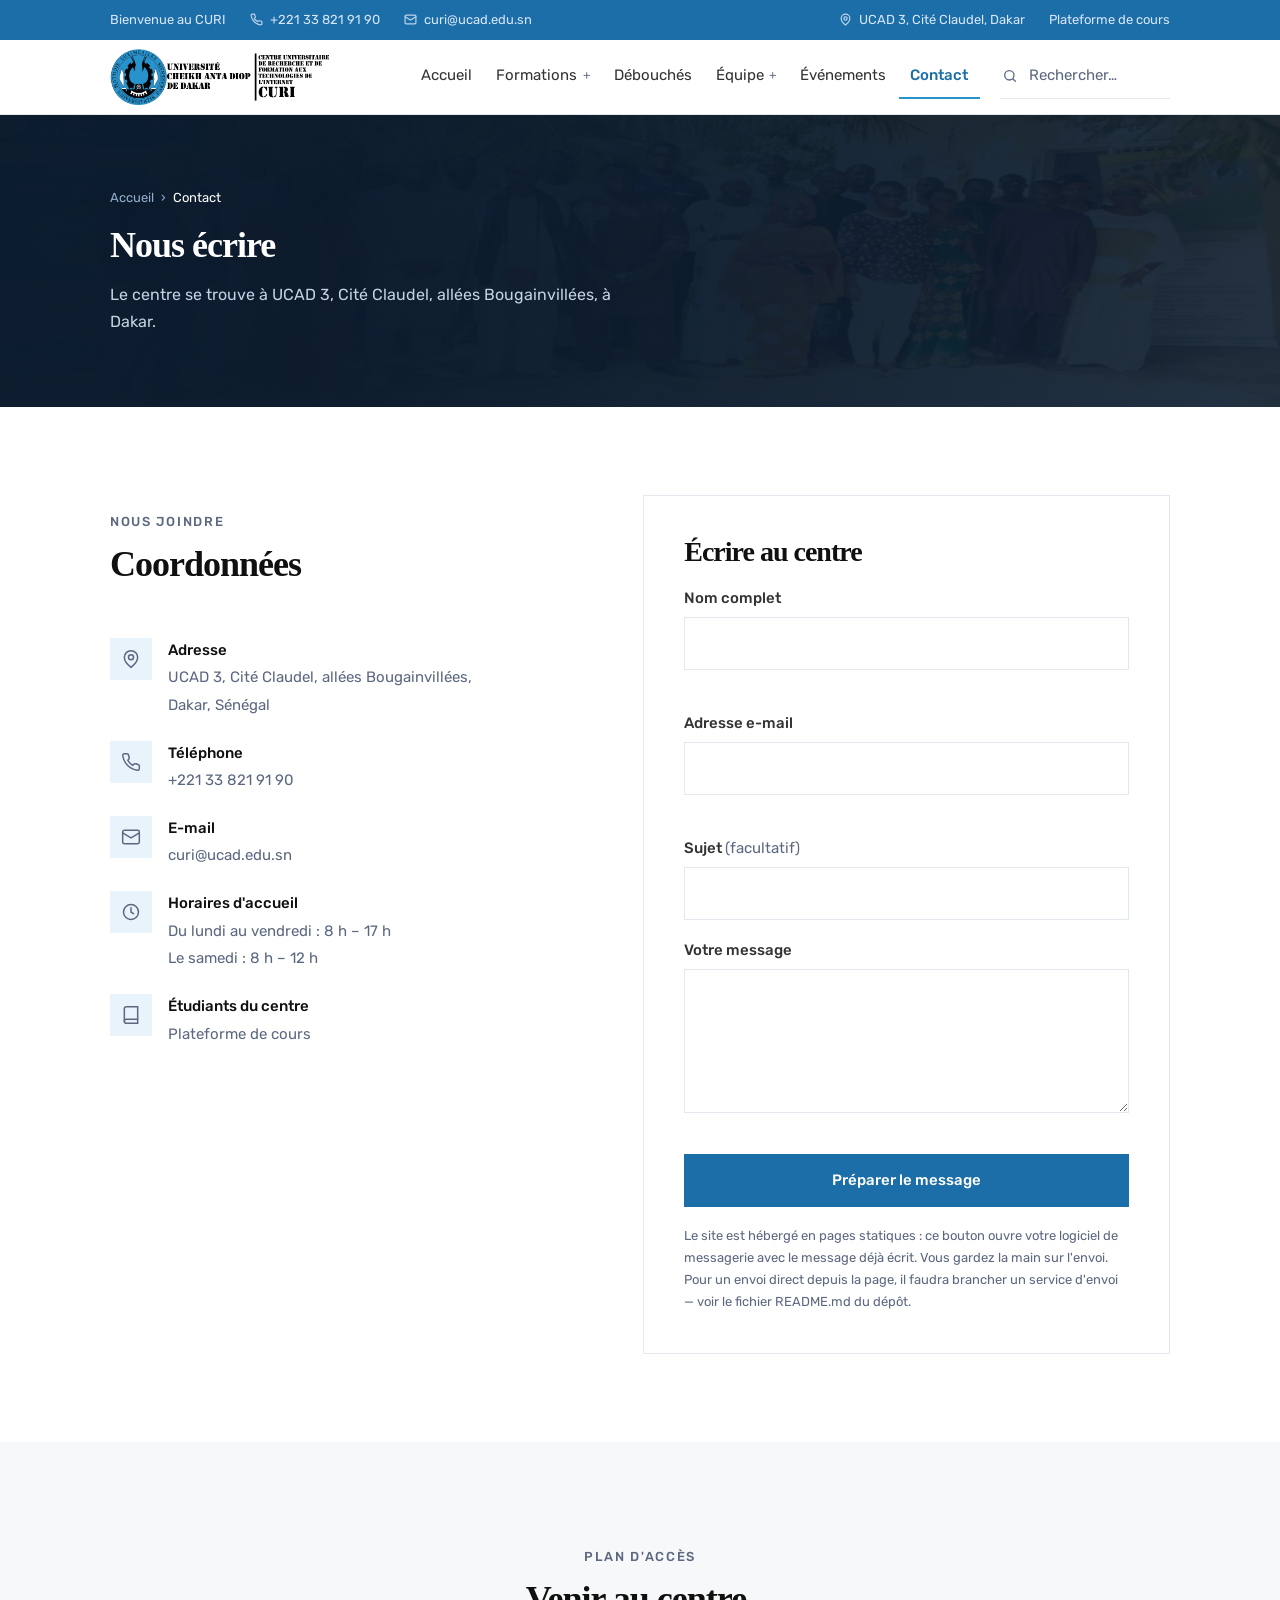
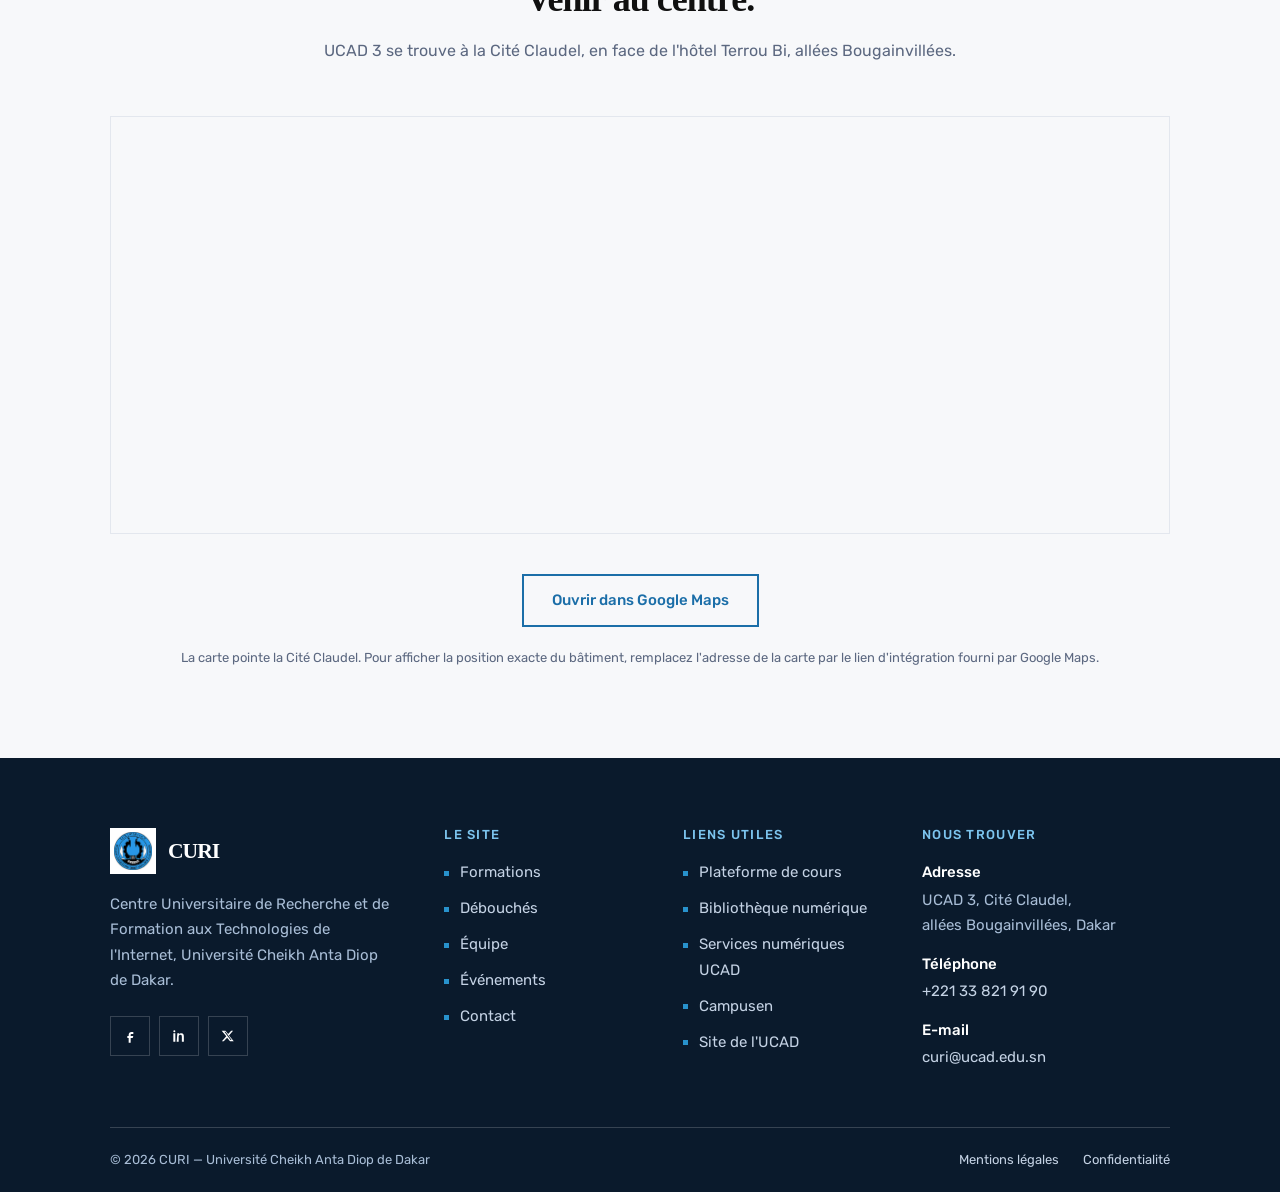
==== commit f2ed4484: "Recherche : barre fondue dans l'en-tête, index complet (74 entrées vers des ancres précises), tolère" ====
--- a/contact.html
+++ b/contact.html
@@ -155,7 +155,7 @@
         <div>
           <div class="tete tete--gauche">
             <p class="tete__sur">Nous joindre</p>
-            <h2>Coordonnées</h2>
+            <h2 id="coordonnees">Coordonnées</h2>
           </div>
           <div class="coordonnees">
             <div class="coordonnee">
@@ -185,7 +185,7 @@
                 <a href="mailto:curi@ucad.edu.sn">curi@ucad.edu.sn</a>
               </div>
             </div>
-            <div class="coordonnee">
+            <div class="coordonnee" id="horaires">
               <span class="coordonnee__icone">
                 <svg width="20" height="20" viewBox="0 0 24 24" fill="none" stroke="currentColor" stroke-width="1.8" stroke-linecap="round" aria-hidden="true"><circle cx="12" cy="12" r="9"/><path d="M12 7v5l3 2"/></svg>
               </span>
--- a/css/style.css
+++ b/css/style.css
@@ -558,26 +558,58 @@
   flex: none;
 }
 
+/* Le champ se fond dans l'en-tête : pas de boîte, seulement un trait fin
+   dessous, comme les liens du menu. Au clic, le trait devient bleu UCAD et
+   le champ s'allonge. */
 .recherche__champ {
+  position: relative;
   display: flex;
   align-items: center;
-  gap: 0.5rem;
-  width: 175px;
-  padding: 0.45rem 0.85rem;
-  background: var(--gris);
-  border: 1.5px solid var(--trait);
-  transition: width var(--vitesse) var(--courbe),
-    border-color var(--vitesse) var(--courbe), background var(--vitesse) var(--courbe);
+  gap: 0.55rem;
+  width: 170px;
+  padding: 0.5rem 0.15rem;
+  background: transparent;
+  border: 0;
+  border-bottom: 1.5px solid var(--trait);
+  transition: width var(--vitesse) var(--courbe), border-color var(--vitesse) var(--courbe);
+}
+
+.recherche__champ::after {
+  content: "";
+  position: absolute;
+  left: 0;
+  right: 0;
+  bottom: -1.5px;
+  height: 2px;
+  background: var(--accent);
+  transform: scaleX(0);
+  transform-origin: left;
+  transition: transform 0.35s var(--courbe);
+}
+
+.recherche__champ:hover {
+  border-bottom-color: var(--accent-clair);
 }
 
 .recherche__champ:focus-within {
-  width: 290px;
-  background: var(--blanc);
-  border-color: var(--bleu);
+  width: 300px;
+}
+
+.recherche__champ:focus-within::after {
+  transform: scaleX(1);
 }
 
 .recherche__champ svg {
   flex: none;
+  color: var(--texte-doux);
+  transition: color var(--vitesse) var(--courbe);
+}
+
+.recherche__champ:focus-within svg {
+  color: var(--accent-texte);
+}
+
+.recherche input::placeholder {
   color: var(--texte-doux);
 }
 
@@ -687,6 +719,15 @@
   color: var(--bleu);
 }
 
+.recherche__approchant {
+  padding: 0.4rem 0.7rem 0.2rem;
+  font-size: var(--t-mini);
+  font-weight: 500;
+  letter-spacing: 0.04em;
+  text-transform: uppercase;
+  color: var(--texte-doux);
+}
+
 .recherche__vide {
   padding: 1.5rem 1rem;
   text-align: center;
@@ -695,9 +736,30 @@
 }
 
 mark {
-  background: rgba(227, 160, 8, 0.32);
+  background: rgba(40, 146, 204, 0.22);
   color: inherit;
   padding: 0 1px;
+}
+
+/* Section atteinte depuis la recherche : un liseré bleu clignote
+   brièvement pour montrer où regarder (section 17 du script) */
+.est-cible {
+  animation: cible-repere 2.2s var(--courbe) 1;
+}
+
+@keyframes cible-repere {
+  0%, 60% { box-shadow: 0 0 0 3px var(--accent), 0 0 0 9px rgba(40, 146, 204, 0.25); }
+  100% { box-shadow: 0 0 0 3px rgba(40, 146, 204, 0), 0 0 0 9px rgba(40, 146, 204, 0); }
+}
+
+/* Les titres et blocs visés par une ancre ne passent pas sous l'en-tête collant */
+[id] {
+  scroll-margin-top: calc(var(--hauteur-entete) + 1.25rem);
+}
+
+/* Nom de la page dans un résultat de recherche, avec la partie précise */
+.recherche__page strong {
+  font-weight: 500;
 }
 
 /* Bouton du menu mobile */
@@ -939,15 +1001,40 @@
   display: block;
 }
 
-/* « CURI » dans un aplat bleu UCAD, comme les titres surlignés de uam.sn */
+/* « CURI » miroitant : les lettres elles-mêmes sont bleues et comme en
+   verre, sans fond derrière. Un reflet lumineux traverse le mot en boucle.
+   Technique : un dégradé bleu → blanc → bleu sert de « peinture » aux
+   lettres (background-clip: text), et on le fait glisser. Le halo bleu
+   vient de filter: drop-shadow (text-shadow transparaîtrait à travers). */
 .diapo__titre-curi {
   display: inline-block;
-  margin-top: 0.12em;
-  padding: 0.04em 0.28em 0.1em;
-  background: var(--accent);
-  color: var(--blanc);
-  letter-spacing: 0.02em;
+  margin-top: 0.08em;
+  font-size: 1.18em;
+  letter-spacing: 0.04em;
+  color: var(--accent-clair);
+  background: linear-gradient(
+    110deg,
+    #2892cc 0%,
+    #5fb4e6 22%,
+    #e9f6ff 42%,
+    #ffffff 48%,
+    #7cc4ee 56%,
+    #2892cc 74%,
+    #1b6ea8 100%
+  );
+  background-size: 250% 100%;
+  -webkit-background-clip: text;
+  background-clip: text;
+  -webkit-text-fill-color: transparent;
+  -webkit-text-stroke: 1px rgba(124, 196, 238, 0.55);
   text-shadow: none;
+  filter: drop-shadow(0 2px 3px rgba(10, 26, 44, 0.55)) drop-shadow(0 6px 26px rgba(40, 146, 204, 0.6));
+  animation: curi-miroir 4.5s linear infinite;
+}
+
+@keyframes curi-miroir {
+  from { background-position: 120% 0; }
+  to { background-position: -130% 0; }
 }
 
 /* Le nom du centre, surligné ligne par ligne */
@@ -987,7 +1074,9 @@
   gap: 0.75rem;
 }
 
-/* Entrée animée du texte, rejouée à chaque photo (classe posée par le script) */
+/* Entrée animée du texte, une seule fois au chargement de la page (classe
+   posée par le script). Ensuite le texte reste fixe pendant que les photos
+   défilent derrière lui. */
 .diapo__contenu.est-anime .diapo__ligne,
 .diapo__contenu.est-anime .diapo__sous-titre,
 .diapo__contenu.est-anime .diapo__texte,
@@ -1710,6 +1799,18 @@
   transform: translateX(4px);
 }
 
+/* Petite mention en bas d'une carte (ex. « Sur recommandation du CURI ») */
+.carte__mention {
+  display: inline-block;
+  margin-top: 1rem;
+  padding: 0.25rem 0.65rem;
+  background: var(--bleu-pale);
+  border-left: 3px solid var(--accent);
+  font-size: var(--t-mini);
+  font-weight: 500;
+  color: var(--accent-texte);
+}
+
 /* Métiers (page Débouchés) */
 .metiers {
   display: grid;
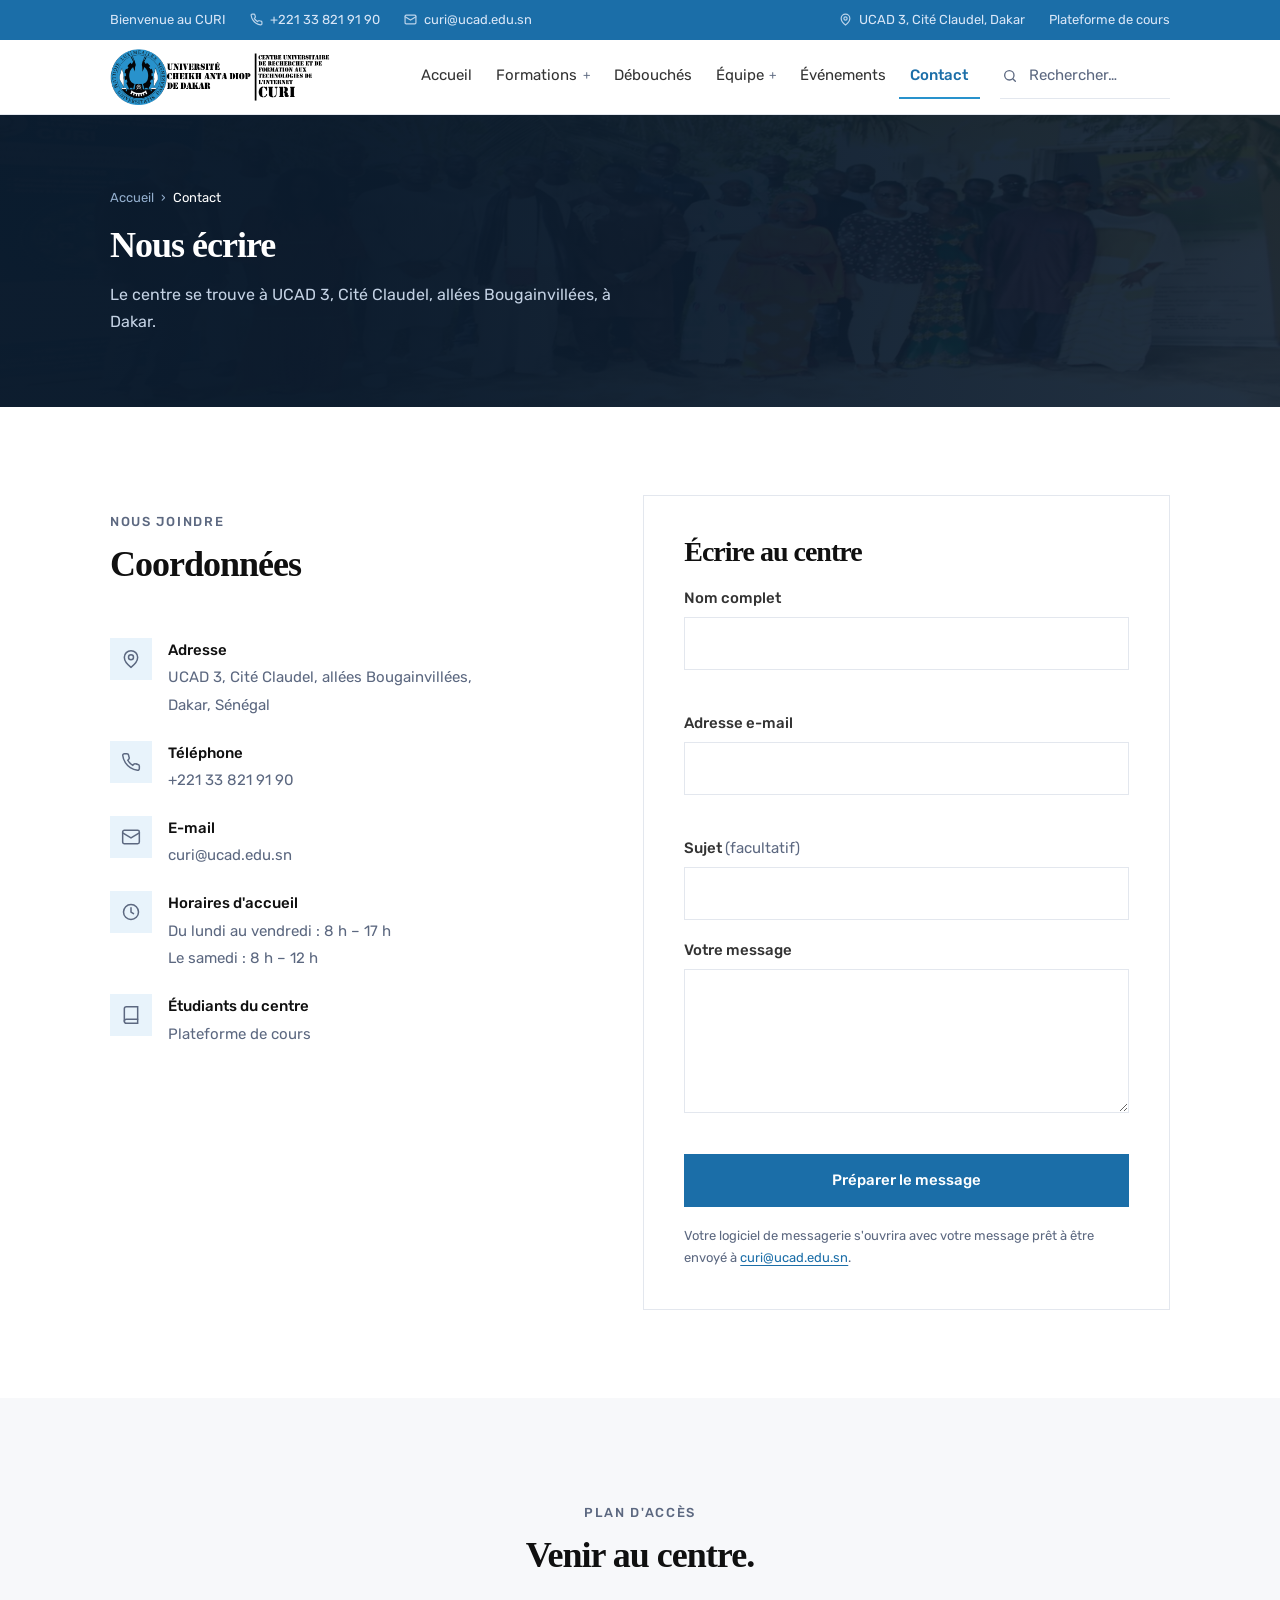
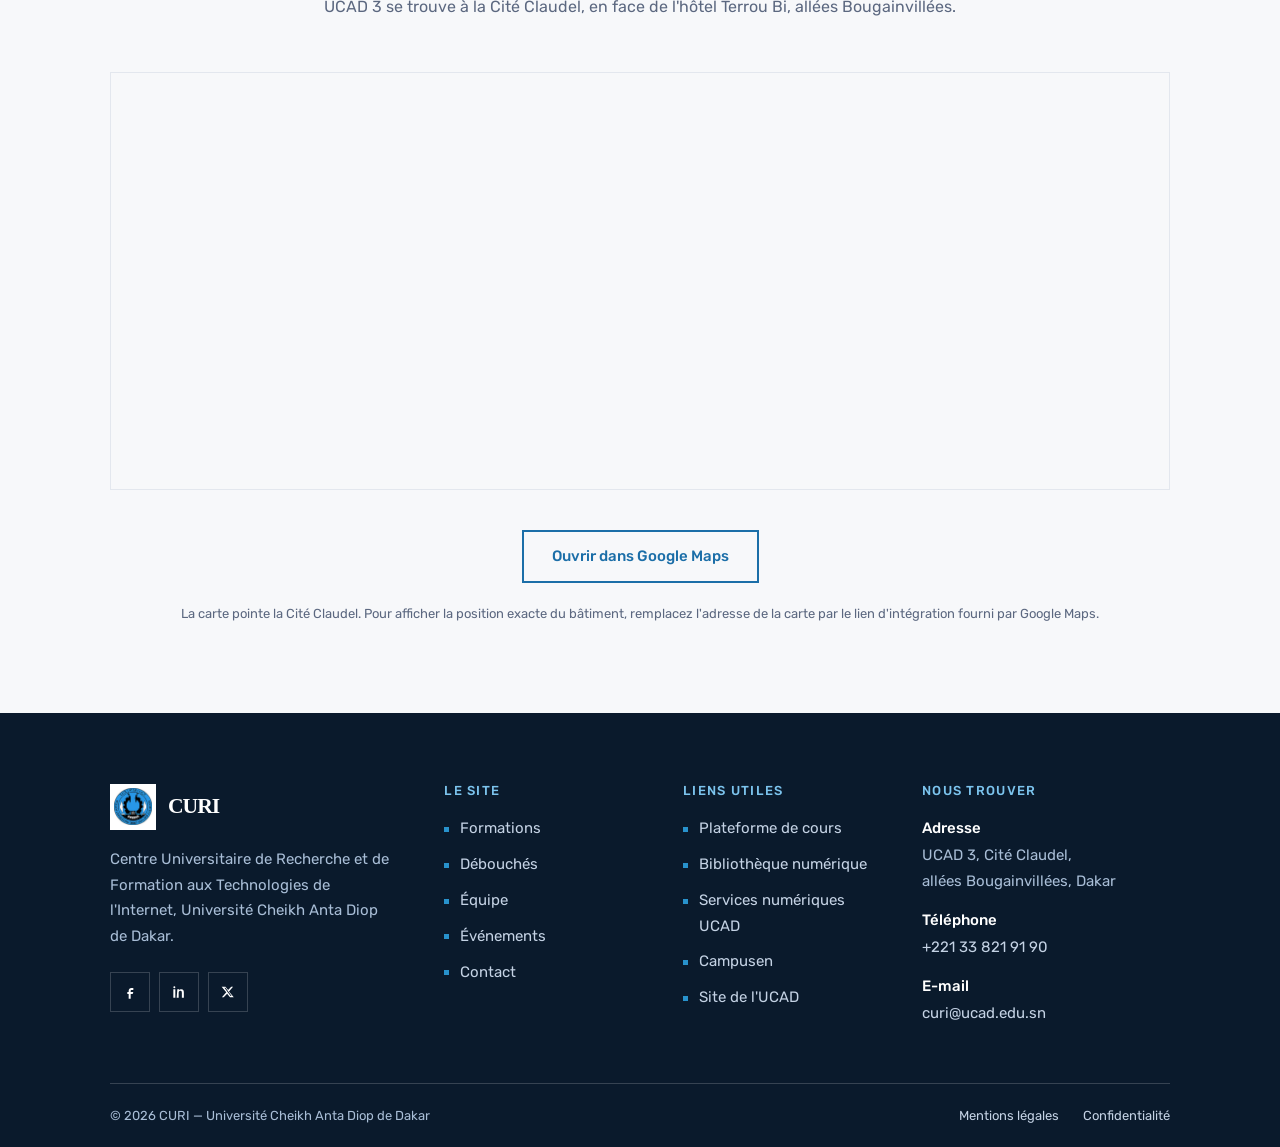
==== commit e1fc14d2: "Contact : phrase simple pour les visiteurs sous le formulaire (la note technique passe en commentair" ====
--- a/contact.html
+++ b/contact.html
@@ -236,11 +236,13 @@
 
           <button type="submit" class="bouton bouton--bleu" style="width:100%">Préparer le message</button>
 
+          <!-- Note pour les étudiants qui reprendront le site : le site est
+               statique, ce bouton ouvre la messagerie du visiteur (mailto,
+               section 11 du script). Pour un envoi direct depuis la page,
+               brancher un service d'envoi : voir README.md. -->
           <p class="formulaire__note">
-            Le site est hébergé en pages statiques : ce bouton ouvre votre
-            logiciel de messagerie avec le message déjà écrit. Vous gardez la
-            main sur l'envoi. Pour un envoi direct depuis la page, il faudra
-            brancher un service d'envoi — voir le fichier README.md du dépôt.
+            Votre logiciel de messagerie s'ouvrira avec votre message prêt à
+            être envoyé à <a href="mailto:curi@ucad.edu.sn">curi@ucad.edu.sn</a>.
           </p>
         </form>
 
--- a/css/style.css
+++ b/css/style.css
@@ -1002,8 +1002,8 @@
 }
 
 /* « CURI » miroitant : les lettres elles-mêmes sont bleues et comme en
-   verre, sans fond derrière. Un reflet lumineux traverse le mot en boucle.
-   Technique : un dégradé bleu → blanc → bleu sert de « peinture » aux
+   verre, sans fond derrière. Un reflet bleu clair traverse le mot en boucle.
+   Technique : un dégradé de bleus sert de « peinture » aux
    lettres (background-clip: text), et on le fait glisser. Le halo bleu
    vient de filter: drop-shadow (text-shadow transparaîtrait à travers). */
 .diapo__titre-curi {
@@ -1012,14 +1012,16 @@
   font-size: 1.18em;
   letter-spacing: 0.04em;
   color: var(--accent-clair);
+  /* Uniquement des bleus (pas de reflet blanc, demande du propriétaire) :
+     un bleu clair passe doucement sur le bleu du logo UCAD. */
   background: linear-gradient(
     110deg,
-    #2892cc 0%,
-    #5fb4e6 22%,
-    #e9f6ff 42%,
-    #ffffff 48%,
-    #7cc4ee 56%,
-    #2892cc 74%,
+    #1b6ea8 0%,
+    #2892cc 25%,
+    #5fb4e6 42%,
+    #7cc4ee 50%,
+    #5fb4e6 58%,
+    #2892cc 75%,
     #1b6ea8 100%
   );
   background-size: 250% 100%;
@@ -1029,7 +1031,7 @@
   -webkit-text-stroke: 1px rgba(124, 196, 238, 0.55);
   text-shadow: none;
   filter: drop-shadow(0 2px 3px rgba(10, 26, 44, 0.55)) drop-shadow(0 6px 26px rgba(40, 146, 204, 0.6));
-  animation: curi-miroir 4.5s linear infinite;
+  animation: curi-miroir 6s linear infinite;
 }
 
 @keyframes curi-miroir {
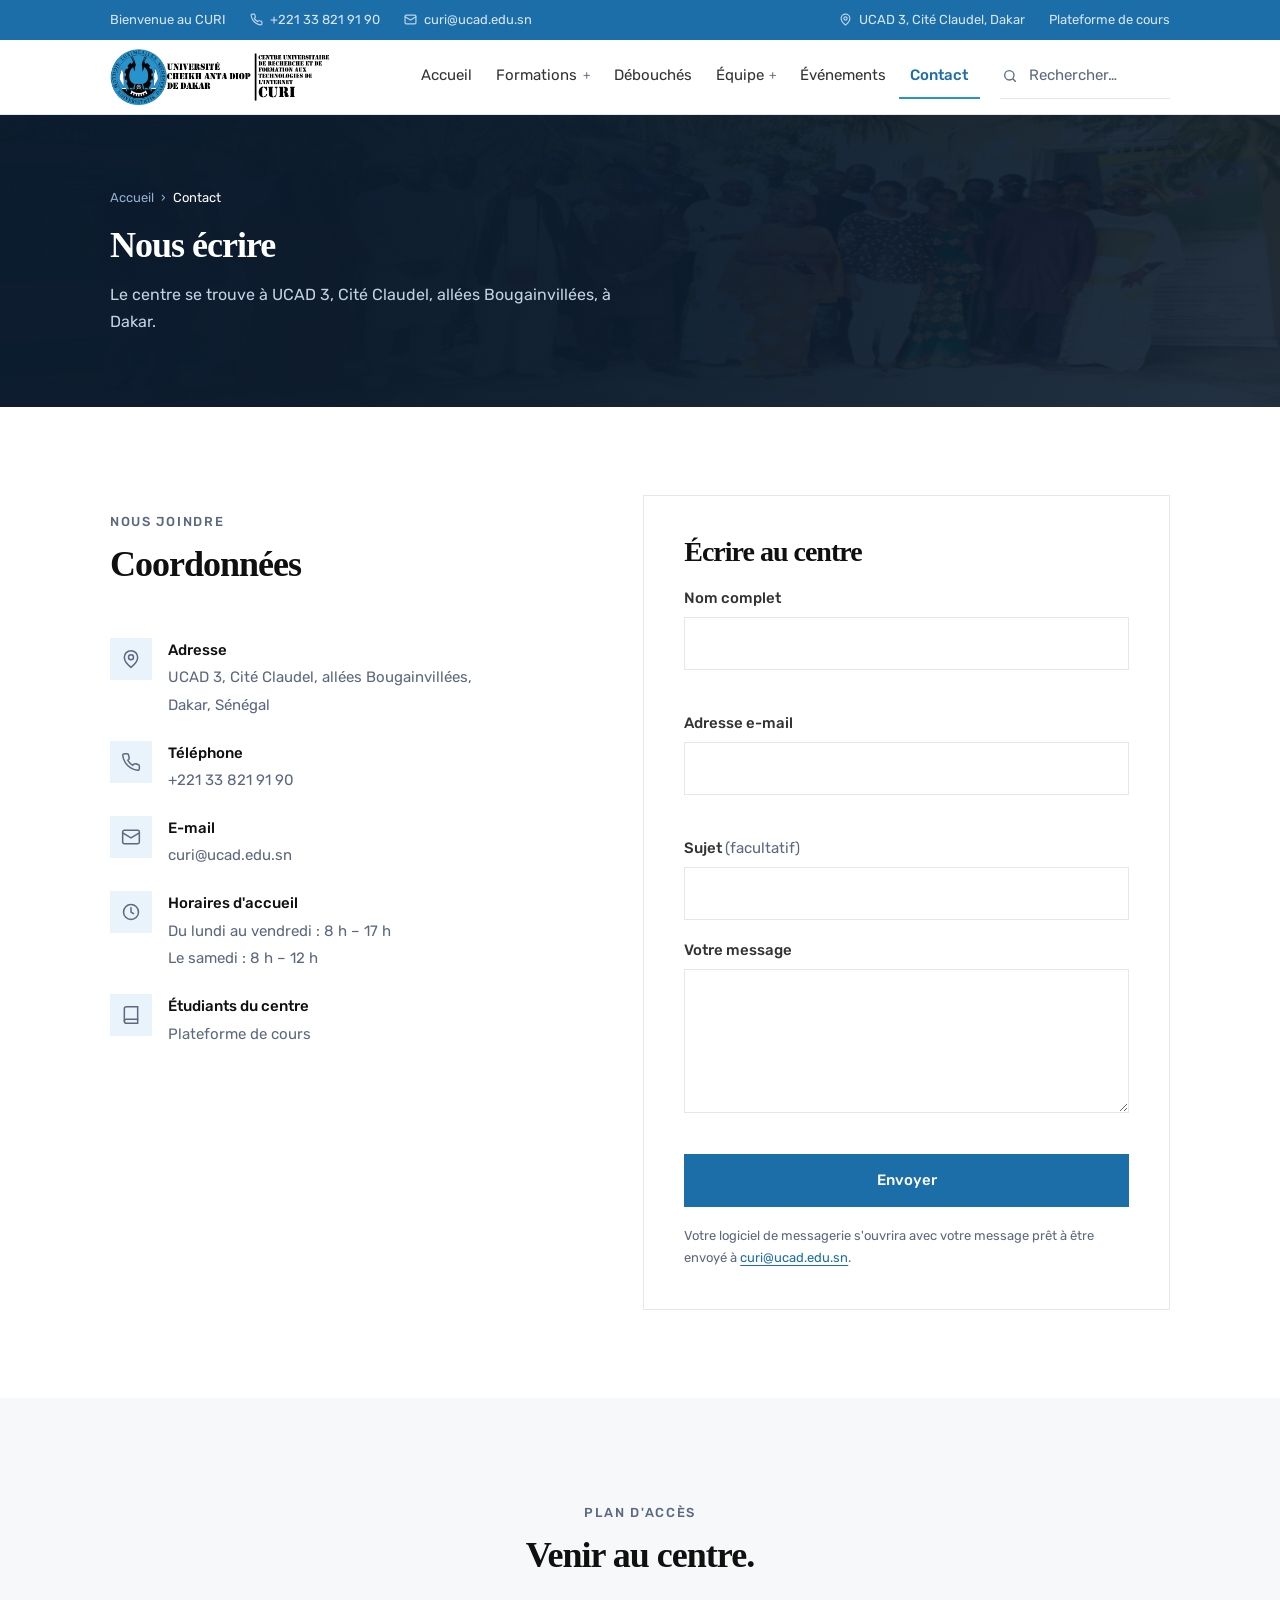
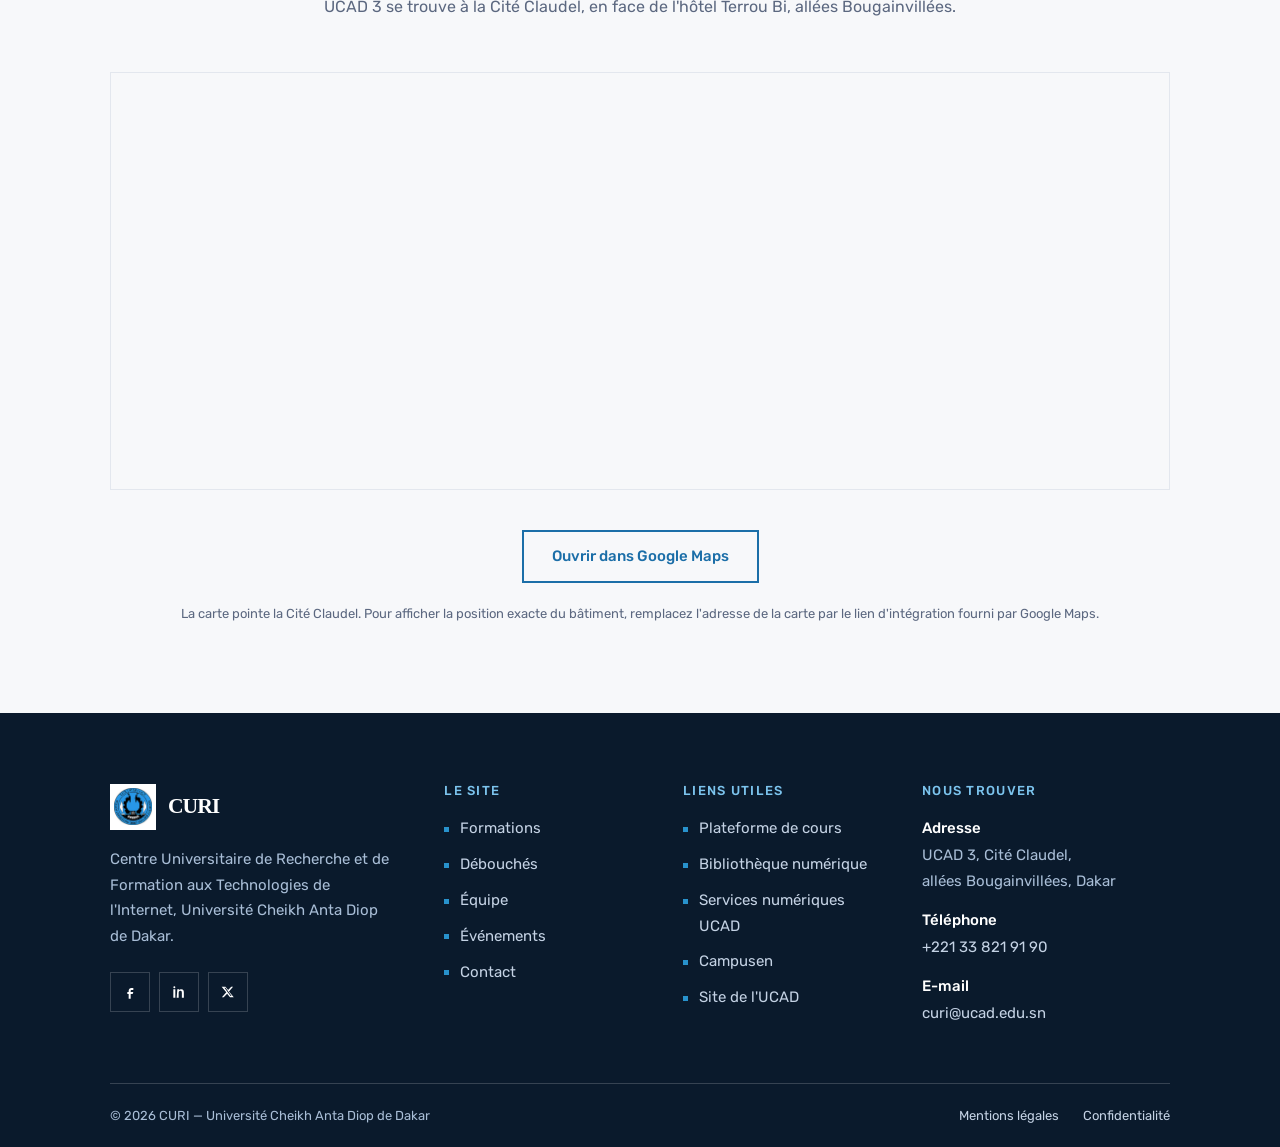
==== commit 83510ff9: "Icône d'onglet ronde (logo UCAD sans coins blancs) sur toutes les pages ; bouton du formulaire : « E" ====
--- a/contact.html
+++ b/contact.html
@@ -11,7 +11,9 @@
 <meta property="og:description" content="Adresse, téléphone, e-mail et plan d'accès du Centre Universitaire de Recherche et de Formation aux Technologies de l'Internet, à UCAD 3, Dakar.">
 <meta property="og:image" content="images/web/campus-1400.webp">
 <meta name="theme-color" content="#0f2440">
-<link rel="icon" href="images/web/logo-curi.png" type="image/png">
+<link rel="icon" href="images/web/favicon-curi-64.png" type="image/png" sizes="64x64">
+<link rel="icon" href="images/web/favicon-curi-192.png" type="image/png" sizes="192x192">
+<link rel="apple-touch-icon" href="images/web/favicon-curi-192.png">
 <link rel="preconnect" href="https://fonts.googleapis.com">
 <link rel="preconnect" href="https://fonts.gstatic.com" crossorigin>
 <link rel="stylesheet" href="https://fonts.googleapis.com/css2?family=Rubik:wght@300;400;500;600&display=swap">
@@ -234,7 +236,7 @@
 
           <p class="message-etat" id="formulaire-etat" data-ton="info" role="status" hidden></p>
 
-          <button type="submit" class="bouton bouton--bleu" style="width:100%">Préparer le message</button>
+          <button type="submit" class="bouton bouton--bleu" style="width:100%">Envoyer</button>
 
           <!-- Note pour les étudiants qui reprendront le site : le site est
                statique, ce bouton ouvre la messagerie du visiteur (mailto,
